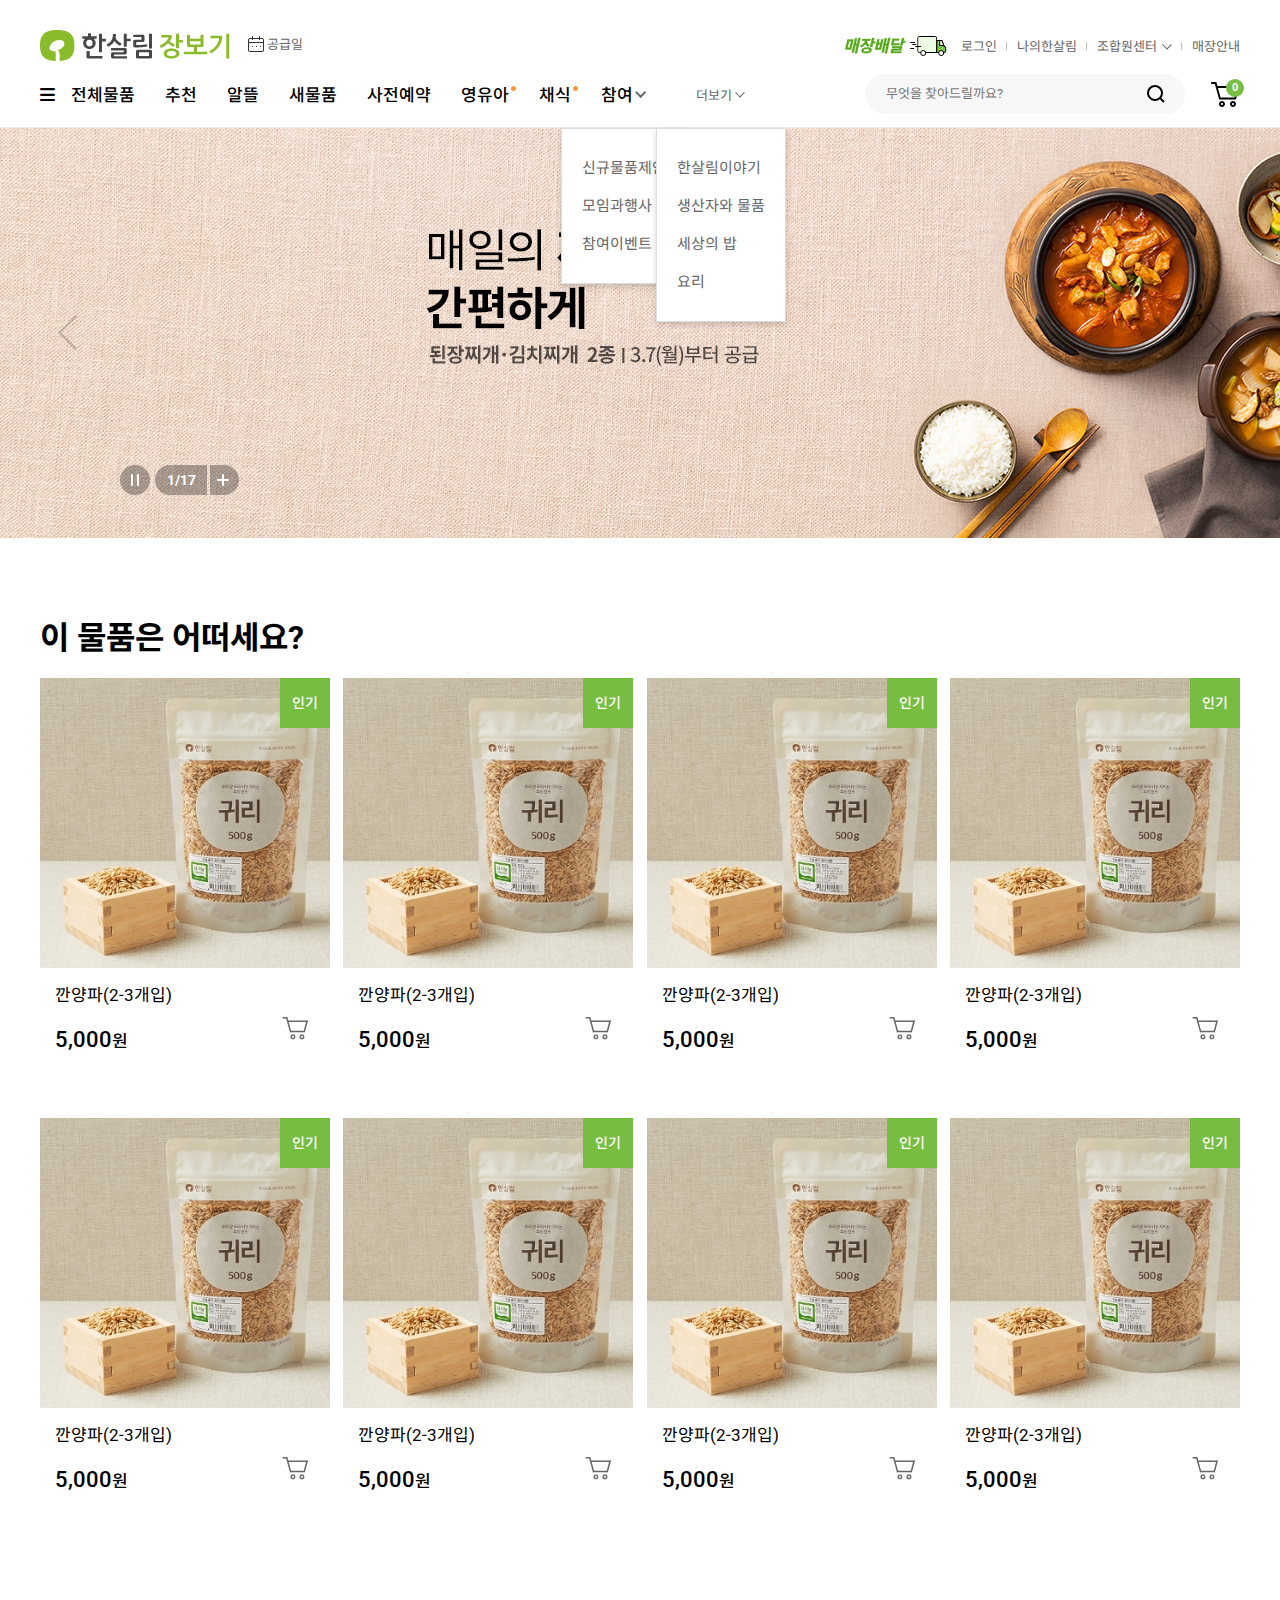
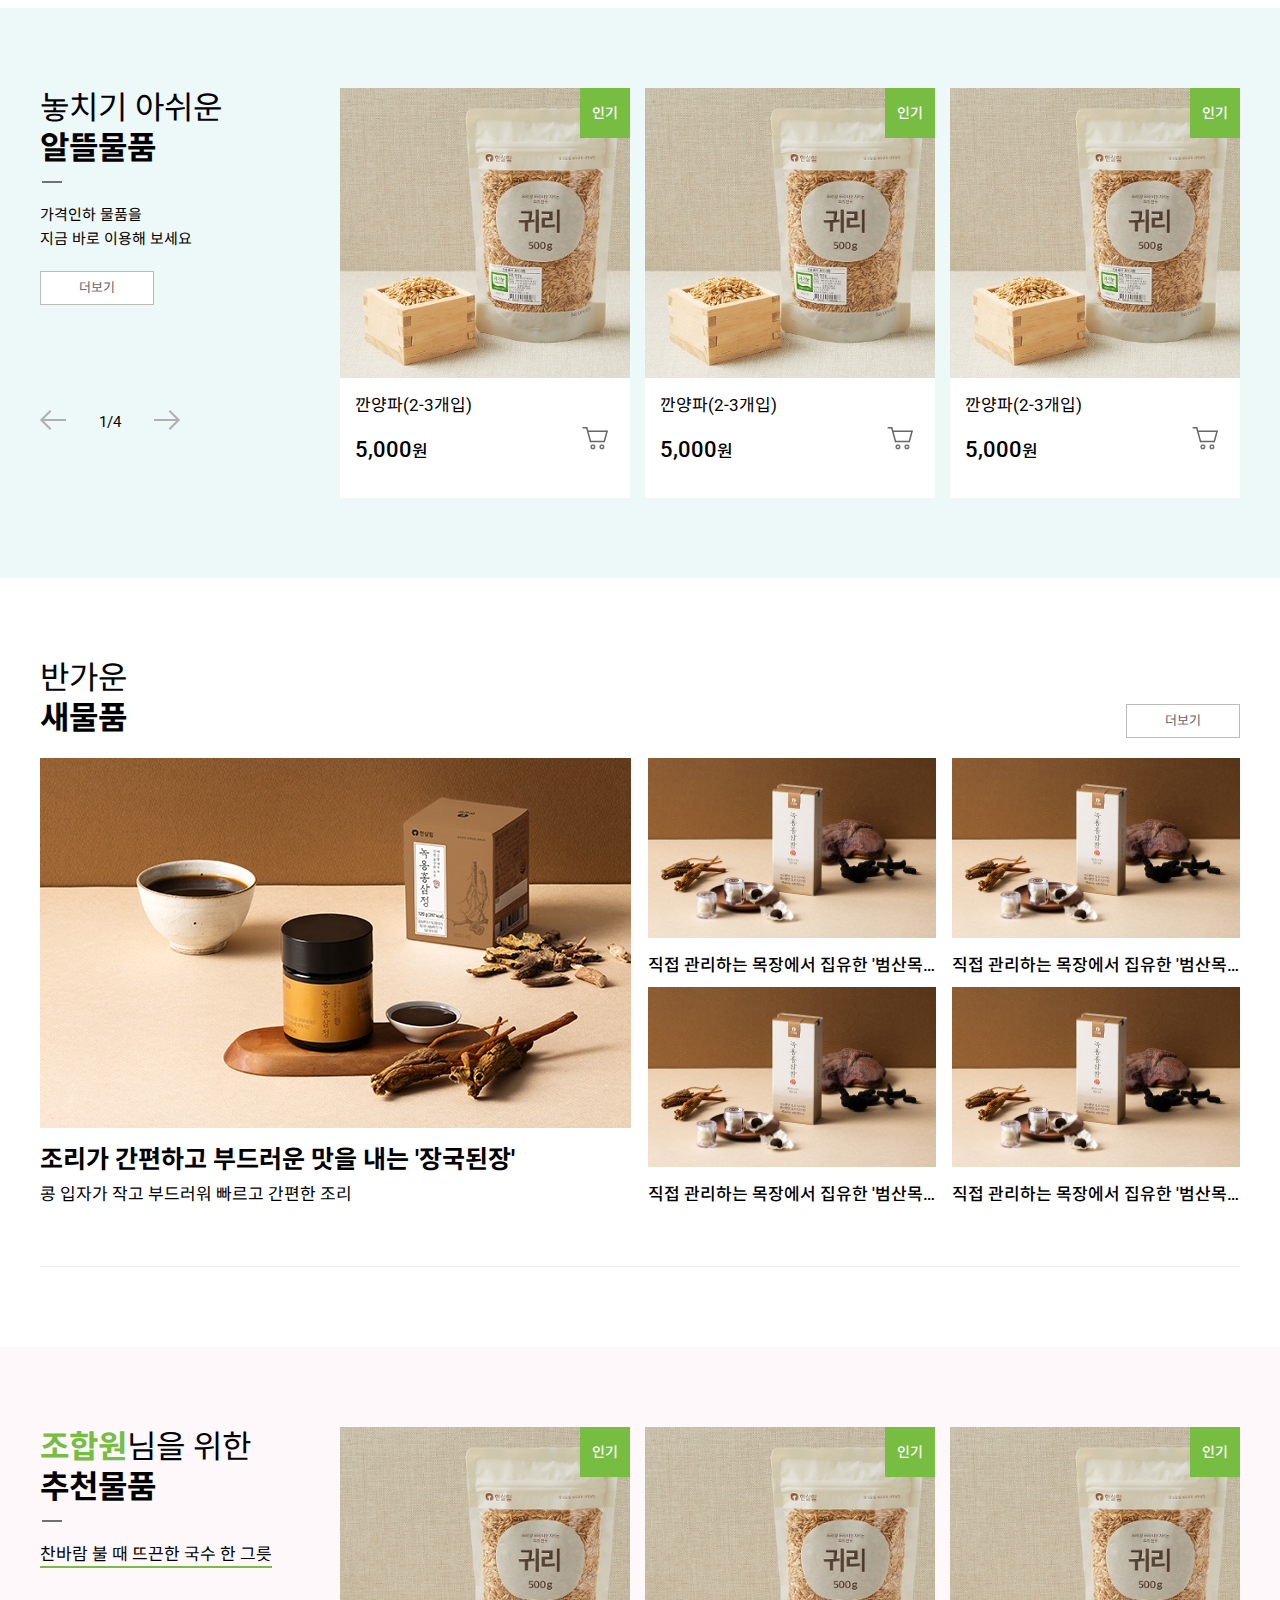
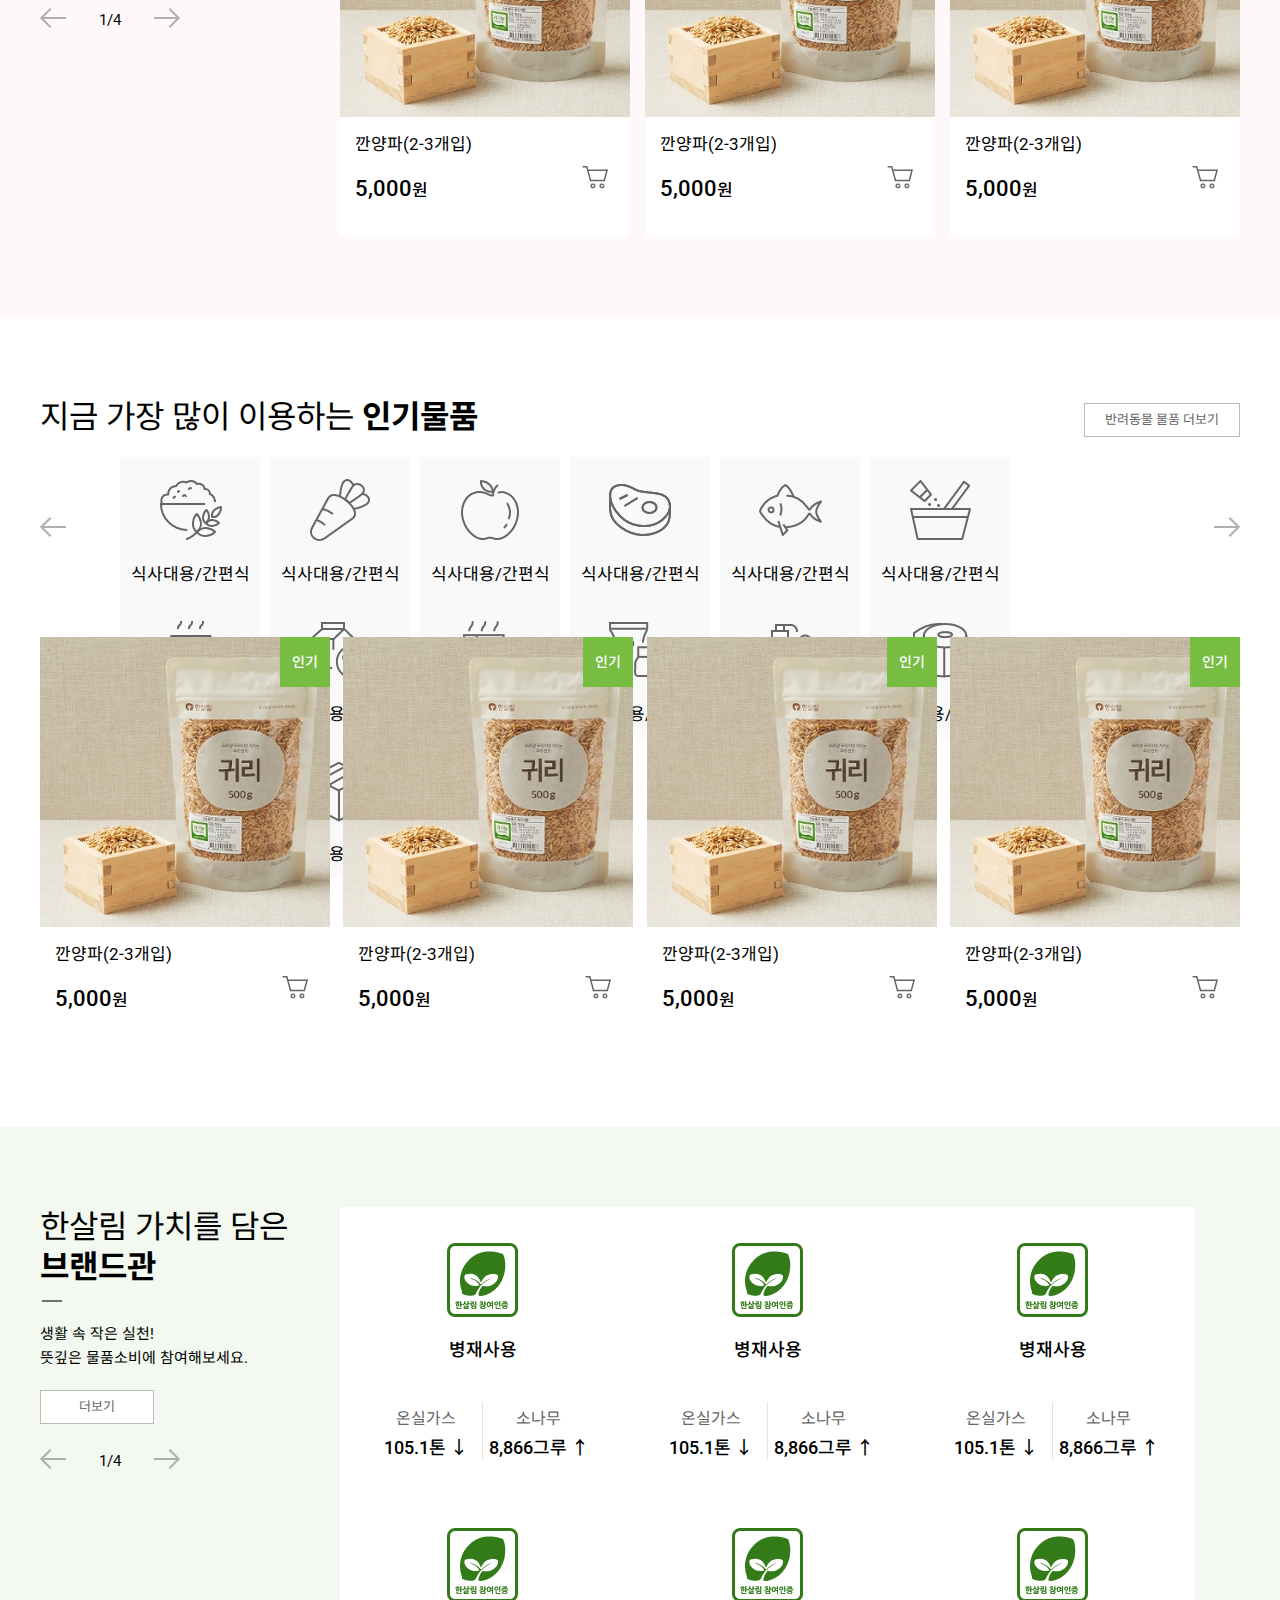
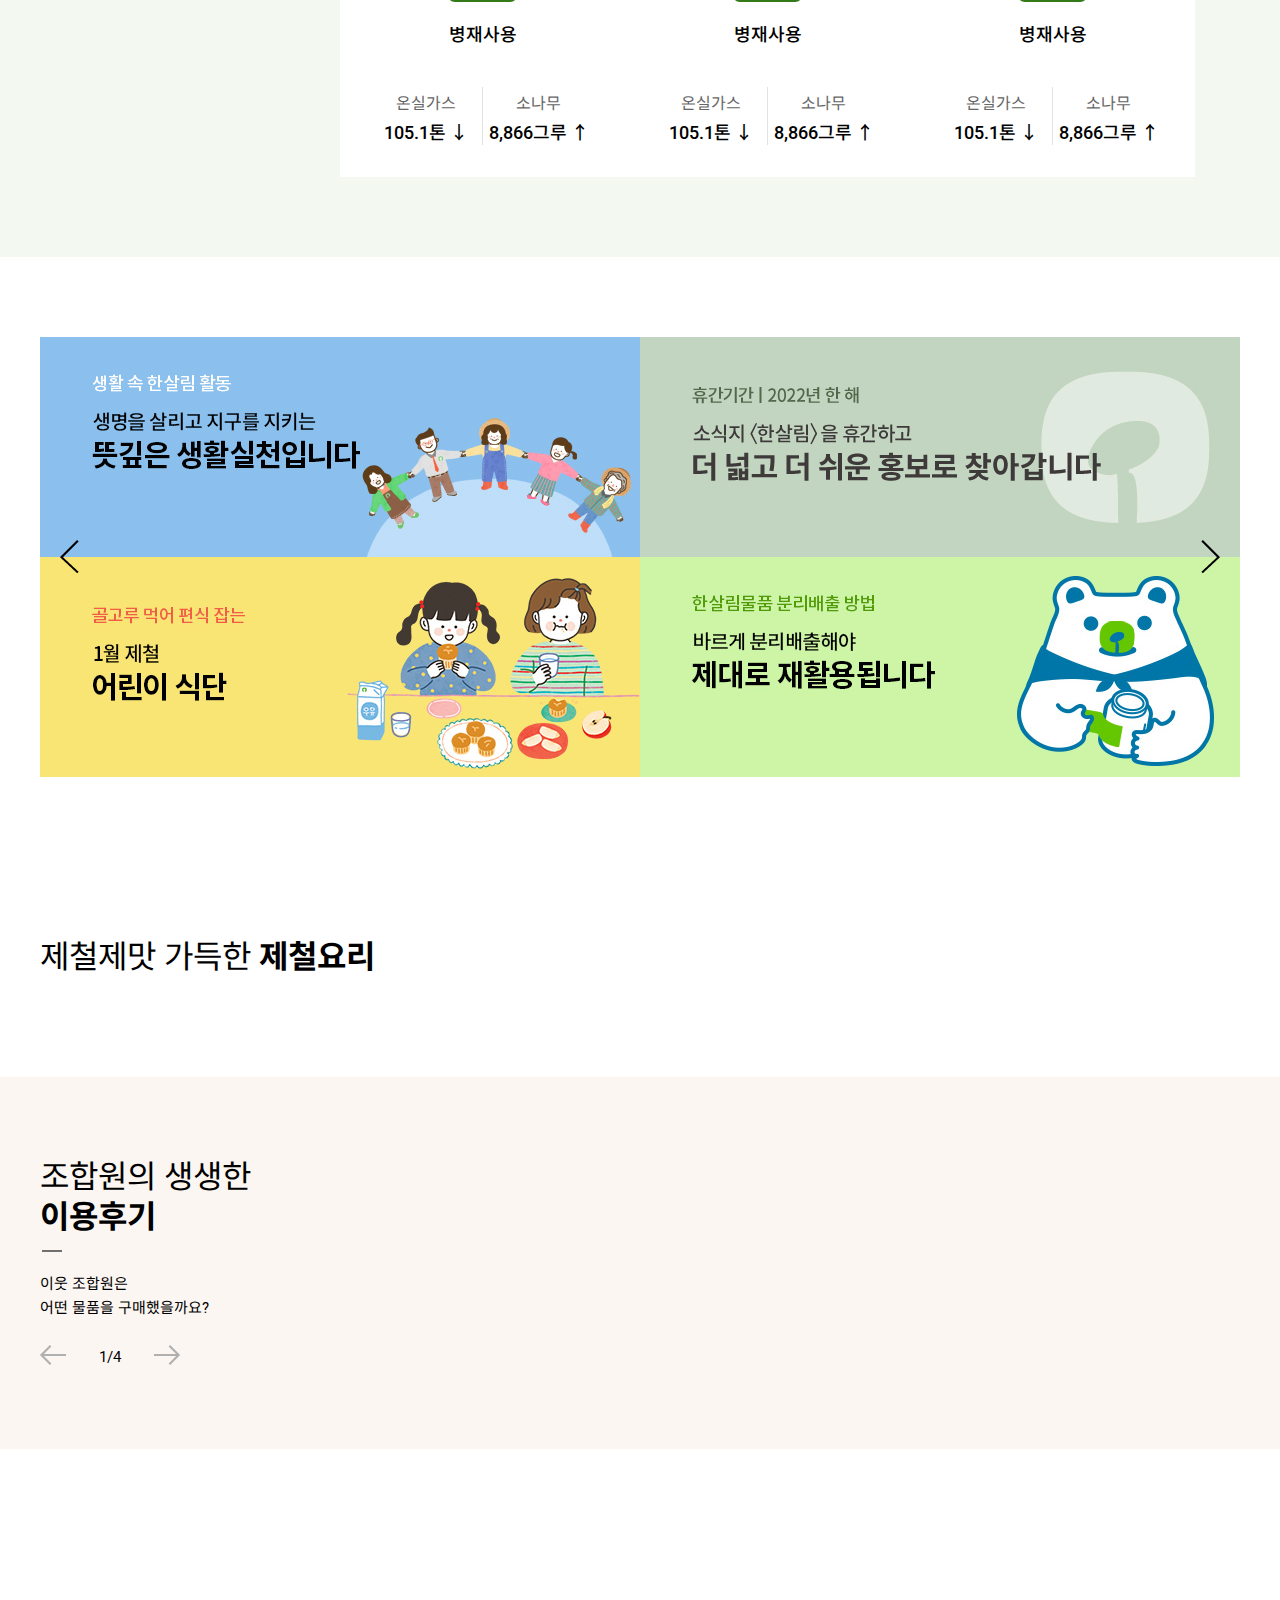
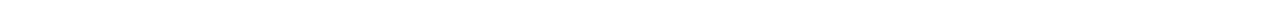
==== index.html @ a585b597 "first commit" ====
<!DOCTYPE html>
<html lang="ko">
  <head>
    <meta charset="UTF-8" />
    <meta http-equiv="X-UA-Compatible" content="IE=edge" />
    <meta name="viewport" content="width=device-width, initial-scale=1.0" />
    <!-- SEO -->
    <meta name="author" content="한살림" />
    <meta
      name="title"
      content="한살림 장보기 :: 지구를 살리는 뜻깊은 생활실천, 한살림"
    />
    <meta
      name="keywords"
      content="쌀, 유정란, 참기름, 사과, 고구마, 복숭아, 딸기, 토마토, 감자, 홍삼, 양배추즙, 닭가슴살, 귤"
    />
    <meta
      name="description"
      content="사람과 자연 모두에 건강한 먹을거리와 생활용품을 생산·공급 합니다"
    />

    <!-- Open Graph -->
    <meta
      property="og:title"
      content="한살림 장보기 :: 지구를 살리는 뜻깊은 생활실천, 한살림"
    />
    <meta
      property="og:description"
      content="사람과 자연 모두에 건강한 먹을거리와 생활용품을 생산·공급 합니다"
    />
    <meta property="og:site_name" content="한살림 장보기" />
    <meta property="og:type" content="website" />
    <meta property="og:url" content="https://shop.hansalim.or.kr" />
    <meta
      property="og:image"
      content="https://shop.hansalim.or.kr/shopping/resources/shopping/web/images/common/hansalim_sns_logo.png"
    />

    <meta name="twitter:card" content="summary" />
    <meta
      name="twitter:title"
      content="한살림 장보기 :: 지구를 살리는 뜻깊은 생활실천, 한살림"
    />
    <meta
      name="twitter:description"
      content="사람과 자연 모두에 건강한 먹을거리와 생활용품을 생산·공급 합니다"
    />
    <meta
      name="twitter:image"
      content="https://shop.hansalim.or.kr/shopping/resources/shopping/web/images/common/hansalim_sns_logo.png"
    />
    <link
      rel="apple-touch-icon"
      sizes="180x180"
      href="images/icon/apple-touch-icon.png"
    />
    <link
      rel="icon"
      type="image/png"
      sizes="32x32"
      href="images/icon/favicon-32x32.png"
    />
    <link
      rel="icon"
      type="image/png"
      sizes="16x16"
      href="images/icon/favicon-16x16.png"
    />
    <link rel="manifest" href="images/icon/site.webmanifest" />
    <link
      rel="mask-icon"
      href="images/icon/safari-pinned-tab.svg"
      color="#5bbad5"
    />
    <meta name="msapplication-TileColor" content="#da532c" />
    <meta name="theme-color" content="#ffffff" />

    <title>한살림 장보기 :: 지구를 살리는 뜻깊은 생활실천, 한살림</title>
    <!-- jQuery -->
    <script
      src="https://code.jquery.com/jquery-3.6.1.min.js"
      integrity="sha256-o88AwQnZB+VDvE9tvIXrMQaPlFFSUTR+nldQm1LuPXQ="
      crossorigin="anonymous"
    ></script>
    <!-- IE 9 이하는 HTML5 태그를 지원하지 않는다. -->
    <!--[if lt IE 9]>
      <script src="js/html5shiv.js"></script>
    <![endif]-->
    <!-- CSS3 적용 -->
    <script src="js/prefixfree.min.js"></script>
    <!-- css 초기화 -->
    <link rel="stylesheet" href="css/normalize.css" />
    <!-- fontawsome -->
    <link
      rel="stylesheet"
      href="https://cdnjs.cloudflare.com/ajax/libs/font-awesome/6.2.0/css/all.min.css"
      integrity="sha512-xh6O/CkQoPOWDdYTDqeRdPCVd1SpvCA9XXcUnZS2FmJNp1coAFzvtCN9BmamE+4aHK8yyUHUSCcJHgXloTyT2A=="
      crossorigin="anonymous"
      referrerpolicy="no-referrer"
    />
    <link rel="stylesheet" href="css/main.css" />
  </head>
  <body>
    <!-- 기본레이아웃 -->
    <div class="wrap">
      <!-- 상단 -->
      <header class="header">
        <div class="container">
          <div class="header-top clearfix">
            <div class="header-top-left">
              <a href="index.html" class="logo">
                <img src="images/logo.png" alt="한살림 장보기" />
              </a>
              <button class="bt-schedule">
                <img src="images/icoLocation.png" alt="공급일" />
                공급일
              </button>
            </div>
            <div class="header-top-right">
              <a href="#" class="track">
                <img src="images/icoDlvr.png" alt="배송조회" />
              </a>
              <ul class="member-list clearfix">
                <li><a href="#">로그인</a></li>
                <li><a href="#">나의한살림</a></li>
                <li>
                  <a href="#" class="center-more">조합원센터</a>
                  <ul class="center-list">
                    <li><a href="#">상담/문의</a></li>
                    <li><a href="#">자주묻는질문</a></li>
                    <li><a href="#">이용후기</a></li>
                    <li><a href="#">물품소식</a></li>
                    <li><a href="#">공지사항</a></li>
                    <li><a href="#">방사성물질검사결과</a></li>
                    <li><a href="#">축산물이력검사</a></li>
                  </ul>
                </li>
                <li><a href="#">매장안내</a></li>
              </ul>
            </div>
          </div>

          <div class="header-main clearfix">
            <!-- 헤더 메인 왼쪽 -->
            <div class="header-main-left">
              <nav class="nav">
                <ul class="gnb clearfix">
                  <li>
                    <button class="all-bt">
                      <i class="fa-solid fa-bars"></i>
                      전체물품
                    </button>
                  </li>
                  <li><a href="#">추천</a></li>
                  <li><a href="#">알뜰</a></li>
                  <li><a href="#">새물품</a></li>
                  <li><a href="#">사전예약</a></li>
                  <li><a href="#" class="ball">영유아</a></li>
                  <li><a href="#" class="ball">채식</a></li>
                  <li>
                    <button class="join-bt">
                      참여<i class="join-bt-icon"></i>
                    </button>
                    <ul class="join-list">
                      <li><a href="#">신규물품제안</a></li>
                      <li><a href="#">모임과행사</a></li>
                      <li><a href="#">참여이벤트</a></li>
                    </ul>
                  </li>
                </ul>
              </nav>
              <div class="more-menu">
                <button class="more-menu-bt">
                  더보기<i class="more-menu-icon"></i>
                </button>
                <ul class="more-menu-list">
                  <li><a href="#">한살림이야기</a></li>
                  <li><a href="#">생산자와 물품</a></li>
                  <li><a href="#">세상의 밥</a></li>
                  <li><a href="#">요리</a></li>
                </ul>
              </div>
            </div>
            <!--// 헤더 메인 왼쪽 -->
            <!-- 헤더 메인 오른쪽 -->
            <div class="header-main-right clearfix">
              <form action="" method="get" class="search-form">
                <input
                  type="text"
                  class="search-txt"
                  placeholder="무엇을 찾아드릴까요?"
                />
                <input type="submit" class="search-bt" />
              </form>
              <a href="#" class="bucket">
                <span class="bucket-count">0</span>
              </a>
            </div>
            <!--// 헤더 메인 오른쪽 -->
          </div>
        </div>
      </header>
      <!-- 비주얼 -->
      <section class="visual">
        <div class="visual-slide">
          <div class="visual-slide-page">
            <a href="#">
              <img src="images/swiper_img_01.jpg" alt="제품1" />
            </a>
          </div>
        </div>
        <!-- 좌우 슬라이드 이동 버튼 -->
        <button class="visual-prev">이전</button>
        <button class="visual-next">다음</button>
        <!-- 슬라이드 콘트롤러 -->
        <div class="visual-control clearfix">
          <button class="visual-play"></button>
          <div class="visual-pg">1/17</div>
          <button class="visual-more"></button>
        </div>
      </section>
      <!-- 오늘의 상품 -->
      <section class="today">
        <div class="container">
          <h2 class="section-title"><b>이 물품은 어떠세요?</b></h2>
          <div class="good-wrap clearfix">
            <div class="good-box">
              <!-- 제품이미지 -->
              <a href="#" class="good-img">
                <img src="images/good.jpg" alt="제품" />
                <span class="good-type">인기</span>
              </a>
              <!-- 제품정보 -->
              <a href="#" class="good-info">
                <em>깐양파</em>(<em>2-3개입</em>)
              </a>
              <!-- 제품가격 -->
              <a href="#" class="good-info-price">5,000<em>원</em></a>
              <!-- 장바구니 -->
              <button class="good-add-cart"></button>
            </div>
            <div class="good-box">
              <!-- 제품이미지 -->
              <a href="#" class="good-img">
                <img src="images/good.jpg" alt="제품" />
                <span class="good-type">인기</span>
              </a>
              <!-- 제품정보 -->
              <a href="#" class="good-info">
                <em>깐양파</em>(<em>2-3개입</em>)
              </a>
              <!-- 제품가격 -->
              <a href="#" class="good-info-price">5,000<em>원</em></a>
              <!-- 장바구니 -->
              <button class="good-add-cart"></button>
            </div>
            <div class="good-box">
              <!-- 제품이미지 -->
              <a href="#" class="good-img">
                <img src="images/good.jpg" alt="제품" />
                <span class="good-type">인기</span>
              </a>
              <!-- 제품정보 -->
              <a href="#" class="good-info">
                <em>깐양파</em>(<em>2-3개입</em>)
              </a>
              <!-- 제품가격 -->
              <a href="#" class="good-info-price">5,000<em>원</em></a>
              <!-- 장바구니 -->
              <button class="good-add-cart"></button>
            </div>
            <div class="good-box">
              <!-- 제품이미지 -->
              <a href="#" class="good-img">
                <img src="images/good.jpg" alt="제품" />
                <span class="good-type">인기</span>
              </a>
              <!-- 제품정보 -->
              <a href="#" class="good-info">
                <em>깐양파</em>(<em>2-3개입</em>)
              </a>
              <!-- 제품가격 -->
              <a href="#" class="good-info-price">5,000<em>원</em></a>
              <!-- 장바구니 -->
              <button class="good-add-cart"></button>
            </div>
          </div>
          <div class="good-wrap clearfix no-mb">
            <div class="good-box">
              <!-- 제품이미지 -->
              <a href="#" class="good-img">
                <img src="images/good.jpg" alt="제품" />
                <span class="good-type">인기</span>
              </a>
              <!-- 제품정보 -->
              <a href="#" class="good-info">
                <em>깐양파</em>(<em>2-3개입</em>)
              </a>
              <!-- 제품가격 -->
              <a href="#" class="good-info-price">5,000<em>원</em></a>
              <!-- 장바구니 -->
              <button class="good-add-cart"></button>
            </div>
            <div class="good-box">
              <!-- 제품이미지 -->
              <a href="#" class="good-img">
                <img src="images/good.jpg" alt="제품" />
                <span class="good-type">인기</span>
              </a>
              <!-- 제품정보 -->
              <a href="#" class="good-info">
                <em>깐양파</em>(<em>2-3개입</em>)
              </a>
              <!-- 제품가격 -->
              <a href="#" class="good-info-price">5,000<em>원</em></a>
              <!-- 장바구니 -->
              <button class="good-add-cart"></button>
            </div>
            <div class="good-box">
              <!-- 제품이미지 -->
              <a href="#" class="good-img">
                <img src="images/good.jpg" alt="제품" />
                <span class="good-type">인기</span>
              </a>
              <!-- 제품정보 -->
              <a href="#" class="good-info">
                <em>깐양파</em>(<em>2-3개입</em>)
              </a>
              <!-- 제품가격 -->
              <a href="#" class="good-info-price">5,000<em>원</em></a>
              <!-- 장바구니 -->
              <button class="good-add-cart"></button>
            </div>
            <div class="good-box">
              <!-- 제품이미지 -->
              <a href="#" class="good-img">
                <img src="images/good.jpg" alt="제품" />
                <span class="good-type">인기</span>
              </a>
              <!-- 제품정보 -->
              <a href="#" class="good-info">
                <em>깐양파</em>(<em>2-3개입</em>)
              </a>
              <!-- 제품가격 -->
              <a href="#" class="good-info-price">5,000<em>원</em></a>
              <!-- 장바구니 -->
              <button class="good-add-cart"></button>
            </div>
          </div>
        </div>
      </section>
      <!-- 알뜰 상품  -->
      <section class="sale">
        <div class="container">
          <div class="layout-wrap clearfix">
            <div class="layout-left">
              <h2 class="section-title section-bar">
                놓치기 아쉬운 <br />
                <b>알뜰물품</b>
              </h2>
              <p class="section-title-txt">
                가격인하 물품을 <br />
                지금 바로 이용해 보세요
              </p>
              <a href="#" class="section-bt">더보기</a>
              <div class="slide-control">
                <div class="slide-pg">1/4</div>
                <button class="slide-prev">이전</button>
                <button class="slide-next">다음</button>
              </div>
            </div>
            <div class="layout-right">
              <!-- 알뜰상품 슬라이드 -->
              <div class="good-slide clearfix">
                <div class="good-box">
                  <!-- 제품이미지 -->
                  <a href="#" class="good-img">
                    <img src="images/good.jpg" alt="제품" />
                    <span class="good-type">인기</span>
                  </a>
                  <!-- 제품정보 -->
                  <a href="#" class="good-info">
                    <em>깐양파</em>(<em>2-3개입</em>)
                  </a>
                  <!-- 제품가격 -->
                  <a href="#" class="good-info-price">5,000<em>원</em></a>
                  <!-- 장바구니 -->
                  <button class="good-add-cart"></button>
                </div>
                <div class="good-box">
                  <!-- 제품이미지 -->
                  <a href="#" class="good-img">
                    <img src="images/good.jpg" alt="제품" />
                    <span class="good-type">인기</span>
                  </a>
                  <!-- 제품정보 -->
                  <a href="#" class="good-info">
                    <em>깐양파</em>(<em>2-3개입</em>)
                  </a>
                  <!-- 제품가격 -->
                  <a href="#" class="good-info-price">5,000<em>원</em></a>
                  <!-- 장바구니 -->
                  <button class="good-add-cart"></button>
                </div>
                <div class="good-box">
                  <!-- 제품이미지 -->
                  <a href="#" class="good-img">
                    <img src="images/good.jpg" alt="제품" />
                    <span class="good-type">인기</span>
                  </a>
                  <!-- 제품정보 -->
                  <a href="#" class="good-info">
                    <em>깐양파</em>(<em>2-3개입</em>)
                  </a>
                  <!-- 제품가격 -->
                  <a href="#" class="good-info-price">5,000<em>원</em></a>
                  <!-- 장바구니 -->
                  <button class="good-add-cart"></button>
                </div>
              </div>
              <!--// 알뜰상품 슬라이드  -->
            </div>
          </div>
        </div>
      </section>
      <!-- 신상품 -->
      <section class="new">
        <div class="container">
          <h2 class="section-title">
            반가운 <br />
            <b>새물품</b>
            <a href="#" class="section-bt">더보기</a>
          </h2>
          <!-- 새물품 내용 -->
          <div class="new-wrap clearfix">
            <div class="new-left">
              <a href="#" class="new-img">
                <img src="images/new_1.jpg" alt="제품1" />
              </a>
              <a href="#" class="new-title"
                >조리가 간편하고 부드러운 맛을 내는 '장국된장'</a
              >
              <a href="#" class="new-txt"
                >콩 입자가 작고 부드러워 빠르고 간편한 조리</a
              >
            </div>
            <div class="new-right clearfix">
              <div class="new-box">
                <a href="#" class="new-box-img">
                  <img src="images/new_2.jpg" alt="제품" />
                </a>
                <a href="#" class="new-box-title">
                  직접 관리하는 목장에서 집유한 '범산목장유기농우유'
                </a>
              </div>
              <div class="new-box">
                <a href="#" class="new-box-img">
                  <img src="images/new_2.jpg" alt="제품" />
                </a>
                <a href="#" class="new-box-title">
                  직접 관리하는 목장에서 집유한 '범산목장유기농우유'
                </a>
              </div>
              <div class="new-box">
                <a href="#" class="new-box-img">
                  <img src="images/new_2.jpg" alt="제품" />
                </a>
                <a href="#" class="new-box-title">
                  직접 관리하는 목장에서 집유한 '범산목장유기농우유'
                </a>
              </div>
              <div class="new-box">
                <a href="#" class="new-box-img">
                  <img src="images/new_2.jpg" alt="제품" />
                </a>
                <a href="#" class="new-box-title">
                  직접 관리하는 목장에서 집유한 '범산목장유기농우유'
                </a>
              </div>
            </div>
          </div>
          <!--// 새물품 내용 -->
        </div>
      </section>
      <!-- 추천물품 -->
      <section class="recommend">
        <div class="container">
          <div class="layout-wrap clearfix">
            <div class="layout-left">
              <h2 class="section-title section-bar">
                <b class="blue">조합원</b>님을 위한 <br />
                <b>추천물품</b>
              </h2>
              <p class="section-title-txt">찬바람 불 때 뜨끈한 국수 한 그릇</p>
              <div class="slide-control">
                <div class="slide-pg">1/4</div>
                <button class="slide-prev">이전</button>
                <button class="slide-next">다음</button>
              </div>
            </div>
            <div class="layout-right">
              <!-- 추천상품 슬라이드 -->
              <div class="good-slide clearfix">
                <div class="good-box">
                  <!-- 제품이미지 -->
                  <a href="#" class="good-img">
                    <img src="images/good.jpg" alt="제품" />
                    <span class="good-type">인기</span>
                  </a>
                  <!-- 제품정보 -->
                  <a href="#" class="good-info">
                    <em>깐양파</em>(<em>2-3개입</em>)
                  </a>
                  <!-- 제품가격 -->
                  <a href="#" class="good-info-price">5,000<em>원</em></a>
                  <!-- 장바구니 -->
                  <button class="good-add-cart"></button>
                </div>
                <div class="good-box">
                  <!-- 제품이미지 -->
                  <a href="#" class="good-img">
                    <img src="images/good.jpg" alt="제품" />
                    <span class="good-type">인기</span>
                  </a>
                  <!-- 제품정보 -->
                  <a href="#" class="good-info">
                    <em>깐양파</em>(<em>2-3개입</em>)
                  </a>
                  <!-- 제품가격 -->
                  <a href="#" class="good-info-price">5,000<em>원</em></a>
                  <!-- 장바구니 -->
                  <button class="good-add-cart"></button>
                </div>
                <div class="good-box">
                  <!-- 제품이미지 -->
                  <a href="#" class="good-img">
                    <img src="images/good.jpg" alt="제품" />
                    <span class="good-type">인기</span>
                  </a>
                  <!-- 제품정보 -->
                  <a href="#" class="good-info">
                    <em>깐양파</em>(<em>2-3개입</em>)
                  </a>
                  <!-- 제품가격 -->
                  <a href="#" class="good-info-price">5,000<em>원</em></a>
                  <!-- 장바구니 -->
                  <button class="good-add-cart"></button>
                </div>
              </div>
              <!--// 추천상품 슬라이드  -->
            </div>
          </div>
        </div>
      </section>
      <!-- 인기물품 -->
      <section class="popular">
        <div class="container">
          <h2 class="section-title">
            지금 가장 많이 이용하는 <b>인기물품</b>
            <a href="#" class="popular-more">반려동물 물품 더보기</a>
          </h2>
          <div class="popular-cate clearfix">
            <div class="popular-slide-prev">
              <span>이전</span>
            </div>
            <div class="popular-slide clearfix">
              <a href="#">
                <span class="popular-cate-icon cate-icon-1"></span>
                <span class="popular-cate-name">식사대용/간편식</span>
              </a>
              <a href="#">
                <span class="popular-cate-icon cate-icon-2"></span>
                <span class="popular-cate-name">식사대용/간편식</span>
              </a>
              <a href="#">
                <span class="popular-cate-icon cate-icon-3"></span>
                <span class="popular-cate-name">식사대용/간편식</span>
              </a>
              <a href="#">
                <span class="popular-cate-icon cate-icon-4"></span>
                <span class="popular-cate-name">식사대용/간편식</span>
              </a>
              <a href="#">
                <span class="popular-cate-icon cate-icon-5"></span>
                <span class="popular-cate-name">식사대용/간편식</span>
              </a>
              <a href="#">
                <span class="popular-cate-icon cate-icon-6"></span>
                <span class="popular-cate-name">식사대용/간편식</span>
              </a>
              <a href="#">
                <span class="popular-cate-icon cate-icon-7"></span>
                <span class="popular-cate-name">식사대용/간편식</span>
              </a>
              <a href="#">
                <span class="popular-cate-icon cate-icon-8"></span>
                <span class="popular-cate-name">식사대용/간편식</span>
              </a>
              <a href="#">
                <span class="popular-cate-icon cate-icon-9"></span>
                <span class="popular-cate-name">식사대용/간편식</span>
              </a>
              <a href="#">
                <span class="popular-cate-icon cate-icon-10"></span>
                <span class="popular-cate-name">식사대용/간편식</span>
              </a>
              <a href="#">
                <span class="popular-cate-icon cate-icon-11"></span>
                <span class="popular-cate-name">식사대용/간편식</span>
              </a>
              <a href="#">
                <span class="popular-cate-icon cate-icon-12"></span>
                <span class="popular-cate-name">식사대용/간편식</span>
              </a>
              <a href="#">
                <span class="popular-cate-icon cate-icon-13"></span>
                <span class="popular-cate-name">식사대용/간편식</span>
              </a>
              <a href="#">
                <span class="popular-cate-icon cate-icon-14"></span>
                <span class="popular-cate-name">식사대용/간편식</span>
              </a>
            </div>
            <div class="popular-slide-next">
              <span>다음</span>
            </div>
          </div>
          <!-- 인기물품 목록 -->
          <div class="good-wrap clearfix no-mb">
            <div class="good-box">
              <!-- 제품이미지 -->
              <a href="#" class="good-img">
                <img src="images/good.jpg" alt="제품" />
                <span class="good-type">인기</span>
              </a>
              <!-- 제품정보 -->
              <a href="#" class="good-info">
                <em>깐양파</em>(<em>2-3개입</em>)
              </a>
              <!-- 제품가격 -->
              <a href="#" class="good-info-price">5,000<em>원</em></a>
              <!-- 장바구니 -->
              <button class="good-add-cart"></button>
            </div>
            <div class="good-box">
              <!-- 제품이미지 -->
              <a href="#" class="good-img">
                <img src="images/good.jpg" alt="제품" />
                <span class="good-type">인기</span>
              </a>
              <!-- 제품정보 -->
              <a href="#" class="good-info">
                <em>깐양파</em>(<em>2-3개입</em>)
              </a>
              <!-- 제품가격 -->
              <a href="#" class="good-info-price">5,000<em>원</em></a>
              <!-- 장바구니 -->
              <button class="good-add-cart"></button>
            </div>
            <div class="good-box">
              <!-- 제품이미지 -->
              <a href="#" class="good-img">
                <img src="images/good.jpg" alt="제품" />
                <span class="good-type">인기</span>
              </a>
              <!-- 제품정보 -->
              <a href="#" class="good-info">
                <em>깐양파</em>(<em>2-3개입</em>)
              </a>
              <!-- 제품가격 -->
              <a href="#" class="good-info-price">5,000<em>원</em></a>
              <!-- 장바구니 -->
              <button class="good-add-cart"></button>
            </div>
            <div class="good-box">
              <!-- 제품이미지 -->
              <a href="#" class="good-img">
                <img src="images/good.jpg" alt="제품" />
                <span class="good-type">인기</span>
              </a>
              <!-- 제품정보 -->
              <a href="#" class="good-info">
                <em>깐양파</em>(<em>2-3개입</em>)
              </a>
              <!-- 제품가격 -->
              <a href="#" class="good-info-price">5,000<em>원</em></a>
              <!-- 장바구니 -->
              <button class="good-add-cart"></button>
            </div>
          </div>
          <!--// 인기물품 목록 -->
        </div>
      </section>
      <!-- 브랜드관 -->
      <section class="brand">
        <div class="container">
          <div class="layout-wrap clearfix">
            <div class="layout-left">
              <h2 class="section-title section-bar">
                한살림 가치를 담은 <br />
                <b>브랜드관</b>
              </h2>

              <p class="section-title-txt">
                생활 속 작은 실천! <br />
                뜻깊은 물품소비에 참여해보세요.
              </p>
              <a href="#" class="section-bt">더보기</a>
              <div class="slide-control">
                <div class="slide-pg">1/4</div>
                <button class="slide-prev">이전</button>
                <button class="slide-next">다음</button>
              </div>
            </div>
            <div class="layout-right">
              <!-- 브랜드 슬라이드 -->
              <div class="brand-slide clearfix">
                <div class="brand-box">
                  <a href="#">
                    <img src="images/brand_1.png" alt="브랜드" />
                    <p>병재사용</p>
                    <ul class="brand-info clearfix">
                      <li>
                        <span class="brand-info-title">온실가스</span>
                        <span class="brand-info-value">105.1톤 ↓</span>
                      </li>
                      <li>
                        <span class="brand-info-title">소나무</span>
                        <span class="brand-info-value">8,866그루 ↑</span>
                      </li>
                    </ul>
                  </a>
                </div>
                <div class="brand-box">
                  <a href="#">
                    <img src="images/brand_1.png" alt="브랜드" />
                    <p>병재사용</p>
                    <ul class="brand-info clearfix">
                      <li>
                        <span class="brand-info-title">온실가스</span>
                        <span class="brand-info-value">105.1톤 ↓</span>
                      </li>
                      <li>
                        <span class="brand-info-title">소나무</span>
                        <span class="brand-info-value">8,866그루 ↑</span>
                      </li>
                    </ul>
                  </a>
                </div>
                <div class="brand-box">
                  <a href="#">
                    <img src="images/brand_1.png" alt="브랜드" />
                    <p>병재사용</p>
                    <ul class="brand-info clearfix">
                      <li>
                        <span class="brand-info-title">온실가스</span>
                        <span class="brand-info-value">105.1톤 ↓</span>
                      </li>
                      <li>
                        <span class="brand-info-title">소나무</span>
                        <span class="brand-info-value">8,866그루 ↑</span>
                      </li>
                    </ul>
                  </a>
                </div>
                <div class="brand-box">
                  <a href="#">
                    <img src="images/brand_1.png" alt="브랜드" />
                    <p>병재사용</p>
                    <ul class="brand-info clearfix">
                      <li>
                        <span class="brand-info-title">온실가스</span>
                        <span class="brand-info-value">105.1톤 ↓</span>
                      </li>
                      <li>
                        <span class="brand-info-title">소나무</span>
                        <span class="brand-info-value">8,866그루 ↑</span>
                      </li>
                    </ul>
                  </a>
                </div>
                <div class="brand-box">
                  <a href="#">
                    <img src="images/brand_1.png" alt="브랜드" />
                    <p>병재사용</p>
                    <ul class="brand-info clearfix">
                      <li>
                        <span class="brand-info-title">온실가스</span>
                        <span class="brand-info-value">105.1톤 ↓</span>
                      </li>
                      <li>
                        <span class="brand-info-title">소나무</span>
                        <span class="brand-info-value">8,866그루 ↑</span>
                      </li>
                    </ul>
                  </a>
                </div>
                <div class="brand-box">
                  <a href="#">
                    <img src="images/brand_1.png" alt="브랜드" />
                    <p>병재사용</p>
                    <ul class="brand-info clearfix">
                      <li>
                        <span class="brand-info-title">온실가스</span>
                        <span class="brand-info-value">105.1톤 ↓</span>
                      </li>
                      <li>
                        <span class="brand-info-title">소나무</span>
                        <span class="brand-info-value">8,866그루 ↑</span>
                      </li>
                    </ul>
                  </a>
                </div>
              </div>
              <!--// 브랜드 슬라이드 -->
            </div>
          </div>
        </div>
      </section>
      <!-- 배너 -->
      <section class="banner">
        <div class="container">
          <div class="banner-slide clearfix">
            <a href="#">
              <img src="images/banner_1.jpg" alt="배너" />
            </a>
            <a href="#">
              <img src="images/banner_2.jpg" alt="배너" />
            </a>
            <a href="#">
              <img src="images/banner_3.jpg" alt="배너" />
            </a>
            <a href="#">
              <img src="images/banner_4.jpg" alt="배너" />
            </a>
          </div>
          <button class="banner-slide-prev"></button>
          <button class="banner-slide-next"></button>
        </div>
      </section>
      <!-- 제철요리 -->
      <section class="season">
        <div class="container">
          <h2 class="section-title">제철제맛 가득한 <b>제철요리</b></h2>
        </div>
      </section>
      <!-- 이용후기 -->
      <section class="review">
        <div class="container">
          <div class="layout-wrap clearfix">
            <div class="layout-left">
              <h2 class="section-title section-bar">
                조합원의 생생한<br />
                <b>이용후기</b>
              </h2>
              <p class="section-title-txt">
                이웃 조합원은 <br />
                어떤 물품을 구매했을까요?
              </p>

              <div class="slide-control">
                <div class="slide-pg">1/4</div>
                <button class="slide-prev">이전</button>
                <button class="slide-next">다음</button>
              </div>
            </div>
            <div class="layout-right"></div>
          </div>
        </div>
      </section>
      <!-- 커뮤니티 -->
      <section class="community">
        <div class="container"></div>
      </section>
      <!-- 하단 -->
      <footer class="footer">
        <div class="container"></div>
      </footer>
    </div>
  </body>
</html>
---- css/main.css ----
@charset 'utf-8';
@import url("https://fonts.googleapis.com/css2?family=Noto+Sans+KR:wght@100;400;500;700;900&family=Roboto:wght@100;300;400;500;700;900&display=swap");
* {
  margin: 0;
  padding: 0;
  box-sizing: border-box;
  outline-style: none;
}

ul {
  list-style: none;
}

a {
  color: #000;
  text-decoration: none;
}

img {
  vertical-align: middle;
  border: 0;
}

html {
  font-size: 16px;
}

body {
  font-family: "Roboto", "Noto Sans KR", sans-serif;
  font-size: 15px;
  line-height: 24px;
  letter-spacing: 0;
  font-weight: 400;
  color: #000;
}
/* 공통요소 */
.clearfix::after {
  content: "";
  position: relative;
  display: block;
  width: 100%;
  clear: both;
}
.container {
  position: relative;
  display: block;
  width: 1200px;
  margin: 0 auto;
}
/* section 레이아웃 공통 패딩 */
.wrap > section {
  padding: 80px 0;
}
/* 타이틀 레이아웃 */
.section-title {
  position: relative;
  display: block;
  font-size: 32px;
  line-height: 40px;
  color: #000;
  font-weight: 400;
  margin-bottom: 20px;
}
.section-title b {
  font-weight: 700;
}
.section-title .blue {
  color: #76bd42;
}
.section-bar {
  padding-bottom: 15px;
}
.section-bar::after {
  content: "";
  position: absolute;
  left: 2px;
  bottom: 0;
  width: 20px;
  height: 2px;
  background: #707070;
}

.section-title-txt {
  position: relative;
  display: block;
  margin-bottom: 20px;
}

.section-bt {
  position: relative;
  display: block;
  width: 114px;
  height: 34px;
  text-align: center;
  line-height: 32px;
  border: 1px solid #bbb;
  background: #fff;
  color: #666;
  font-size: 13px;
  transition: background 0.5s;
}
.section-bt:hover {
  background: #f9f9f9;
}
.slide-control {
  position: relative;
  display: block;
  width: 140px;
  margin-top: 0;
}
.slide-prev,
.slide-next {
  position: absolute;
  top: 0;
  display: block;
  width: 26px;
  height: 20px;
  border: 0;
  cursor: pointer;
  font-size: 0;
}
.slide-prev {
  left: 0;
  background: url("../images/swiperArrP.png") no-repeat;
}
.slide-prev:hover {
  background-position: 0px -20px;
}
.slide-next {
  right: 0;
  background: url("../images/swiperArrN.png") no-repeat;
}
.slide-next:hover {
  background-position: 0px -20px;
}

.slide-pg {
  position: relative;
  display: block;
  text-align: center;
}

/* 제품 기본 레이아웃 */
.good-box {
  position: relative;
  display: block;
  width: 290px;
  height: 410px;
  background: #fff;
  overflow: hidden;
}
.good-img {
  position: relative;
  display: block;
  width: 100%;
  height: 290px;
  overflow: hidden;
}
.good-img > img {
  transition: transform 0.5s;
}
.good-img:hover > img {
  /* 위치는 그대로 두고 보이는 것을 변형한다. */
  transform: scale(1.1);
}

.good-type {
  position: absolute;
  right: 0;
  top: 0;
  display: block;
  width: 50px;
  height: 50px;
  text-align: center;
  line-height: 50px;
  color: #fff;
  background: #76bd42;
  font-size: 14px;
  font-weight: 500;
}
.good-info {
  position: relative;
  display: block;
  width: 100%;
  height: 60px;
  padding: 15px;
  font-size: 17px;
  color: #000;
}
.good-info em {
  font-style: normal;
}
.good-info-price {
  position: relative;
  display: block;
  width: 100%;
  padding: 0 15px;
  font-size: 22px;
  color: #000;
  font-weight: 500;
}
.good-info-price em {
  font-size: 17px;
  font-style: normal;
}
.good-add-cart {
  position: absolute;
  bottom: 45px;
  right: 20px;
  display: block;
  width: 30px;
  height: 30px;
  background: url("../images/btnCartList.png") no-repeat;
  background-position: 0px 0px;
  border: 0;
  cursor: pointer;
}
.good-wrap {
  position: relative;
  display: block;
  margin-bottom: 30px;
}
.good-wrap .good-box {
  float: left;
  margin-right: calc((100% - (290px * 4)) / 3);
}
.good-wrap .good-box:last-child {
  margin-right: 0;
  float: right;
}
.no-mb {
  margin-bottom: 0;
}
/* 섹션 레이아웃 */
.layout-wrap {
  position: relative;
  display: block;
}
.layout-left {
  position: relative;
  display: block;
  width: calc(100% - 900px);
  float: left;
}
.layout-right {
  position: relative;
  display: block;
  width: 900px;
  float: right;
}

.good-slide {
  position: relative;
  display: block;
}
.good-slide .good-box {
  float: left;
  margin-right: calc((100% - (290px * 3)) / 2);
}
.good-slide .good-box:last-child {
  margin-right: 0;
  float: right;
}

/* 레이아웃 */
.wrap {
  position: relative;
  display: block;
}
/* 상단 */
.header {
  position: relative;
  display: block;
  z-index: 9999;
  background: #fff;
  border-bottom: 1px solid #eee;
}
.header-top {
  position: relative;
  display: block;
  padding-top: 30px;
}
.header-top-left {
  position: relative;
  display: block;
  float: left;
  /* inline 코딩 엔터키 공백 생기는 거 제거 */
  font-size: 0;
  letter-spacing: 0;
}
.logo {
  position: relative;
  display: inline-block;
  margin-right: 18px;
}
.bt-schedule {
  position: relative;
  display: inline-block;
  font-size: 13px;
  color: #666;
  border: 0;
  background: transparent;
  cursor: pointer;

  vertical-align: -3px;
}
.bt-schedule img {
  vertical-align: -3px;
}

.header-top-right {
  position: relative;
  display: block;
  float: right;
  padding-top: 3px;
}
.track {
  position: relative;
  display: inline-block;
}
.member-list {
  position: relative;
  display: inline-block;
  vertical-align: -9px;
}
.member-list > li {
  position: relative;
  display: block;
  float: left;
  padding: 0 10px;
}
.member-list > li::after {
  content: "";
  position: absolute;
  right: 0;
  top: 7px;
  width: 1px;
  height: 8px;
  background: #bbb;
}
.member-list > li:last-child {
  padding-right: 0;
}
.member-list > li:last-child::after {
  content: none;
}

.member-list > li > a {
  position: relative;
  display: block;
  font-size: 13px;
  color: #666;
}
/* .center-more 는 js 연동 */
.center-more {
  padding-right: 15px;
}
.center-more::after {
  content: "";
  position: absolute;
  right: 0;
  top: 50%;
  transform: translateY(-50%);

  display: block;
  width: 10px;
  height: 6px;
  background: url("../images/icoMyMenu.png") no-repeat;
  background-position: 0px 0px;
}
.center-more:hover::after {
  background-position: 0px -6px;
}
.center-list {
  position: absolute;
  left: 50%;
  transform: translateX(-50%);
  top: 25px;
  display: none;
  padding: 20px;
  border: 1px solid #ddd;
  background: #fff;
  box-shadow: 0 3px 6px 0 rgb(0 0 0 / 16%);
  z-index: 1;
}
.center-list > li {
  position: relative;
  display: block;
}
.center-list > li > a {
  position: relative;
  display: block;
  color: #666;
  font-size: 13px;
  /* 줄내림 하지 않음. */
  white-space: nowrap;
}

.header-main {
  position: relative;
  display: block;
  padding: 13px 0;
}
.header-main-left {
  position: relative;
  display: block;
  float: left;
}
.nav {
  position: relative;
  display: inline-block;
  padding-top: 12px;
  margin-right: 45px;
}
.gnb {
  position: relative;
  display: block;
}
.gnb > li {
  position: relative;
  display: block;
  float: left;
  margin-right: 30px;
}
.gnb > li:last-child {
  margin-right: 0;
}

.gnb > li > a {
  position: relative;
  display: block;
  font-size: 17px;
  color: #000;
  font-weight: 500;
  line-height: 19px;
}
.gnb > li > a:hover {
  color: #76bd42;
}

.ball::after {
  content: "";
  position: absolute;
  right: -7px;
  top: 0px;
  width: 5px;
  height: 5px;
  background: #ff9933;
  border-radius: 50%;
}

.all-bt {
  position: relative;
  display: block;
  font-size: 17px;
  color: #000;
  font-weight: 500;
  cursor: pointer;
  border: 0;
  background: transparent;
  line-height: 19px;
}
.all-bt i {
  display: inline-block;
  margin-right: 12px;
}
.join-bt {
  position: relative;
  display: block;
  font-size: 17px;
  color: #000;
  font-weight: 500;
  cursor: pointer;
  border: 0;
  background: transparent;
  line-height: 19px;
}
.join-bt:hover {
  color: #76bd42;
}
.join-bt-icon {
  position: relative;
  display: inline-block;
  width: 12px;
  height: 8px;
  background: url("../images/icoGnbArr2.png") no-repeat;
  background-position: 0px 0px;
  vertical-align: 2px;
  margin-left: 2px;
}
.join-bt:hover .join-bt-icon {
  background-position: 0px -8px;
}

.join-list,
.more-menu-list {
  position: absolute;
  left: 50%;
  /* 좌표가 아닌 보이는 영역의 내용!!!!!!을 이동한다. */
  transform: translateX(-50%);
  top: 42px;
  display: block;
  padding: 20px;
  background: #fff;
  border: 1px solid #ddd;
  box-shadow: 0px 3px 6px 0px rgb(0 0 0 / 16%);
}

.join-list > li,
.more-menu-list > li {
  position: relative;
  display: block;
  padding: 7px 0;
  text-align: left;
}

.join-list > li > a,
.more-menu-list > li > a {
  position: relative;
  display: inline-block;
  font-size: 15px;
  color: #666;
  white-space: nowrap;
  line-height: 19px;

  border-bottom: 2px solid rgba(0, 0, 0, 0);
}
.join-list > li > a:hover,
.more-menu-list > li > a:hover {
  font-weight: 600;
  color: #000;

  border-bottom: 2px solid #000;
  /* text-decoration: underline;
  text-underline-position: under;
  text-decoration-thickness: 2px; */
}

.more-menu {
  position: relative;
  display: inline-block;
}
.more-menu-bt {
  position: relative;
  display: inline-block;
  font-size: 13px;
  color: #666;
  cursor: pointer;
  border: 0;
  background: transparent;
  line-height: 19px;
  vertical-align: 5px;
}
.more-menu-icon {
  display: inline-block;
  width: 10px;
  height: 6px;
  background: url("../images/icoGnbArr3.png") no-repeat;
  background-position: 0px 0px;
  margin-left: 3px;
  vertical-align: 2px;
}
.more-menu-bt:hover {
  color: #76bd42;
}
.more-menu-bt:hover .more-menu-icon {
  background-position: 0px -6px;
}

.header-main-right {
  position: relative;
  display: block;
  float: right;
}
.search-form {
  position: relative;
  display: block;
  float: left;
}
.search-txt {
  position: relative;
  display: block;
  width: 320px;
  height: 40px;
  background: #f7f7f7;
  border-radius: 20px;
  padding-left: 20px;
  padding-right: 45px;
  border: 1px solid #f7f7f7;
  line-height: 40px;
  font-size: 13px;
}
.search-txt:focus {
  background: #fff;
  border: 1px solid #76bd42;
  color: #000;
}
.search-bt {
  position: absolute;
  right: 20px;
  top: 50%;
  /* 좌표는 결정하였으며 보이는 내용물!!!!!!!!의 높이를 50% 만큼만 위로 올린다. */
  transform: translateY(-50%);
  display: block;
  border: 0;
  width: 18px;
  height: 18px;
  background: url("../images/btnSearch.png") no-repeat;
  cursor: pointer;
  font-size: 0;
}
.bucket {
  position: relative;
  display: block;
  width: 30px;
  height: 30px;
  background: url("../images/btnCart.png") no-repeat;
  font-size: 0;
  float: left;
  margin-top: 6px;
  margin-left: 25px;
}

.bucket-count {
  position: absolute;
  right: -4px;
  top: -1px;
  display: block;
  width: 18px;
  height: 18px;
  text-align: center;
  color: #fff;
  line-height: 18px;
  background: #76bd42;
  border-radius: 50%;
  font-size: 11px;
  font-weight: 700;
}
/* 비주얼 */
.visual {
  position: relative;
  display: block;
  width: 100%;
  height: 410px;
  overflow: hidden;
  padding: 0 !important;
}
.visual-slide {
  position: relative;
  display: block;
  width: 100%;
  height: 100%;
}
.visual-slide-page {
  position: relative;
  display: block;
  width: 100%;
  height: 100%;
}
.visual-slide-page a {
  position: relative;
  display: block;
  width: 100%;
  height: 100%;
  text-align: center;
}
/* 슬라이드 이전 다음 버튼 */
.visual-prev,
.visual-next {
  position: absolute;
  top: 50%;
  /* 좌표는 고정 내용물!!!!만 옮긴다 */
  transform: translateY(-50%);
  display: block;
  border: 0;
  cursor: pointer;
  width: 64px;
  height: 64px;
  font-size: 0;
  border-radius: 50%;
}
.visual-prev {
  left: calc(50% - 600px);
  background: rgba(0, 0, 0, 0) url("../images/visualArrP.png") no-repeat;
  background-position: 0px -64px;
}
.visual-prev:hover {
  background: rgba(0, 0, 0, 0.3) url("../images/visualArrP.png") no-repeat;
  background-position: 0px 0px;
}
.visual-next {
  right: calc(50% - 600px);
  background: rgba(0, 0, 0, 0) url("../images/visualArrN.png") no-repeat;
  background-position: 0px -64px;
}
.visual-next:hover {
  background: rgba(0, 0, 0, 0.3) url("../images/visualArrN.png") no-repeat;
  background-position: 0px 0px;
}
.visual-control {
  position: absolute;
  bottom: 43px;
  left: calc(50% - 600px + 80px);
  display: block;
}
.visual-play {
  position: relative;
  display: block;
  width: 30px;
  height: 30px;
  background: url("../images/visualPlay.png") no-repeat;
  cursor: pointer;
  border: 0;
  float: left;
}
.visual-pg {
  position: relative;
  display: block;
  width: 52px;
  height: 30px;
  background: url("../images/visualNum.png") no-repeat;
  text-align: center;
  color: #fff;
  line-height: 30px;
  font-size: 14px;
  font-weight: 700;
  margin-left: 5px;

  float: left;
}
.visual-more {
  position: relative;
  display: block;
  width: 29px;
  height: 30px;
  background: url("../images/visualMore.png") no-repeat;
  cursor: pointer;
  border: 0;
  margin-left: 3px;
  float: left;
}

/* 오늘의 상품 */
.today {
  position: relative;
  display: block;
}
/* 알뜰 상품 */
.sale {
  position: relative;
  display: block;
  background: #edf9f9;
}
.sale .slide-control {
  margin-top: 105px;
}

/* 신상품 */
.new {
  position: relative;
  display: block;
}
.new .section-bt {
  position: absolute;
  right: 0;
  bottom: 0;
}

.new-wrap {
  position: relative;
  display: block;
  border-bottom: 1px solid #eee;
  padding-bottom: 50px;
}
.new-left {
  position: relative;
  display: block;
  width: calc(50% - 8px);
  float: left;
}
.new-img {
  position: relative;
  display: block;
  height: 370px;
  overflow: hidden;
  margin-bottom: 20px;
}

.new-title {
  position: relative;
  display: block;
  margin-bottom: 10px;
  font-size: 25px;
  font-weight: 700;
}
.new-txt {
  position: relative;
  display: block;
  font-size: 17px;
}

.new-right {
  position: relative;
  display: block;
  width: calc(50% - 8px);
  float: right;
}
.new-box {
  position: relative;
  display: block;
  width: calc(50% - 8px);
}
.new-box-img {
  position: relative;
  display: block;
  width: 100%;
  height: 180px;
  overflow: hidden;
  margin-bottom: 15px;
}

.new-box-img img {
  position: absolute;
  left: 50%;
  top: 50%;
  transform: translate(-50%, -50%);
  width: 101%;
}

.new-box-title {
  position: relative;
  display: block;
  font-size: 17px;
  font-weight: 500;
  /* 말줄임 ... 처리 */
  white-space: nowrap;
  text-overflow: ellipsis;
  overflow: hidden;
  margin-bottom: 10px;
}

/* 홀수 는 float:left */
.new-right .new-box:nth-child(2n + 1) {
  float: left;
}
/* 짝수 는 float:right */
.new-right .new-box:nth-child(2n) {
  float: right;
}

/* 추천물품 */
.recommend {
  position: relative;
  display: block;
  background: #fff8fa;
}
.recommend .section-title-txt {
  display: inline-block;
  font-size: 17px;
  border-bottom: 2px solid #76bd42;
}
.recommend .slide-control {
  margin-top: 20px;
}

/* 인기물품 */
.popular {
  position: relative;
  display: block;
}
.popular-more {
  position: absolute;
  right: 0;
  bottom: 0;
  display: inline-block;
  height: 34px;

  padding: 0 20px;

  text-align: center;
  line-height: 32px;
  border: 1px solid #bbb;
  background: #fff;
  color: #666;
  font-size: 13px;
  transition: background 0.5s;
}
.popular-more:hover {
  background: #f9f9f9;
}

.popular-cate {
  position: relative;
  display: block;
  margin-bottom: 40px;
}
.popular-slide-prev,
.popular-slide-next {
  position: relative;
  display: block;
  width: 80px;
  height: 140px;
  background: #fff;
}
.popular-slide-prev {
  float: left;
}
.popular-slide-prev span {
  position: absolute;
  left: 0;
  top: 50%;
  transform: translateY(-50%);
  width: 26px;
  height: 20px;
  background: url("../images/swiperArrP.png") no-repeat;
  background-position: 0px 0px;
  cursor: pointer;
  font-size: 0;
}
.popular-slide-prev span:hover {
  background-position: 0px -20px;
}
.popular-slide-next {
  float: right;
}
.popular-slide-next span {
  position: absolute;
  right: 0;
  top: 50%;
  transform: translateY(-50%);
  width: 26px;
  height: 20px;
  background: url("../images/swiperArrN.png") no-repeat;
  background-position: 0px 0px;
  cursor: pointer;
  font-size: 0;
}
.popular-slide-next span:hover {
  background-position: 0px -20px;
}
.popular-slide {
  position: relative;
  display: block;
  width: calc(100% - 80px - 80px);
  height: 140px;
  float: left;
}

.popular-slide a {
  position: relative;
  display: block;
  width: 140px;
  height: 140px;
  background: #f9f9f9;
  border: 1px solid rgba(0, 0, 0, 0);
  overflow: hidden;
  margin-right: 10px;
  float: left;
}
.popular-slide a:hover {
  background: #fff;
  border: 1px solid #76bd42;
}
/* 마우스 올리면 배경 바꾸기 */
.popular-slide a:hover .popular-cate-icon {
  background-position: 0px -64px;
}
.popular-cate-icon {
  position: relative;
  display: block;
  width: 65px;
  height: 64px;
  overflow: hidden;
  margin: 20px auto;
}
.popular-cate-name {
  position: relative;
  display: block;
  font-size: 17px;
  text-align: center;
  white-space: nowrap;
}
/* 카테고리 아이콘 관련 */
.cate-icon-1 {
  background: url("../images/icon_1.png") no-repeat;
  background-position: 0px 0px;
}
.cate-icon-2 {
  background: url("../images/icon_2.png") no-repeat;
  background-position: 0px 0px;
}
.cate-icon-3 {
  background: url("../images/icon_3.png") no-repeat;
  background-position: 0px 0px;
}
.cate-icon-4 {
  background: url("../images/icon_4.png") no-repeat;
  background-position: 0px 0px;
}
.cate-icon-5 {
  background: url("../images/icon_5.png") no-repeat;
  background-position: 0px 0px;
}
.cate-icon-6 {
  background: url("../images/icon_6.png") no-repeat;
  background-position: 0px 0px;
}
.cate-icon-7 {
  background: url("../images/icon_7.png") no-repeat;
  background-position: 0px 0px;
}
.cate-icon-8 {
  background: url("../images/icon_8.png") no-repeat;
  background-position: 0px 0px;
}
.cate-icon-9 {
  background: url("../images/icon_9.png") no-repeat;
  background-position: 0px 0px;
}
.cate-icon-10 {
  background: url("../images/icon_10.png") no-repeat;
  background-position: 0px 0px;
}
.cate-icon-11 {
  background: url("../images/icon_11.png") no-repeat;
  background-position: 0px 0px;
}
.cate-icon-12 {
  background: url("../images/icon_12.png") no-repeat;
  background-position: 0px 0px;
}
.cate-icon-13 {
  background: url("../images/icon_13.png") no-repeat;
  background-position: 0px 0px;
}
.cate-icon-14 {
  background: url("../images/icon_14.png") no-repeat;
  background-position: 0px 0px;
}

/* 브랜드관 */
.brand {
  position: relative;
  display: block;
  background: #f3f9f0;
}
.brand .slide-control {
  margin-top: 25px;
}

.brand-slide {
  position: relative;
  display: block;
}
.brand-box {
  position: relative;
  display: block;
  width: 285px;
  height: 285px;
  background: #fff;
  padding: 35px 30px;
  float: left;
}

.brand-box a {
  position: relative;
  display: block;
  text-align: center;
}

.brand-box a img {
  position: relative;
  display: inline-block;
}
.brand-box a p {
  position: relative;
  display: block;
  font-size: 18px;
  font-weight: 500;
  padding-top: 20px;
  padding-bottom: 40px;
}
.brand-info {
  position: relative;
  display: block;
}
.brand-info > li {
  position: relative;
  display: block;
  width: 50%;
  border-right: 1px solid #e3e3e3;
  float: left;
}
.brand-info > li:last-child {
  border-right: 0;
}
.brand-info-title {
  position: relative;
  display: block;
  text-align: center;
  font-size: 16px;
  color: #666;
  margin: 5px 0;
}

.brand-info-value {
  position: relative;
  display: block;
  font-size: 18px;
  font-weight: 500;
}

/* 배너 */
.banner {
  position: relative;
  display: block;
}
.banner-slide {
  position: relative;
  display: block;
}
.banner-slide a {
  position: relative;
  display: block;
  width: 50%;
  float: left;
}

.banner-slide-prev,
.banner-slide-next {
  position: absolute;
  top: 50%;
  transform: translateY(-50%);
  display: block;
  width: 19px;
  height: 34px;
  cursor: pointer;
  border: 0;
}
.banner-slide-prev {
  left: 20px;
  background: url("../images/banner_arrow.png");
}
.banner-slide-prev:hover {
  background-position: 0px -34px;
}
.banner-slide-next {
  right: 20px;
  background: url("../images/banner_arrow.png");
  transform: translateY(-50%) rotateY(180deg);
}
.banner-slide-next:hover {
  background-position: 0px -34px;
}
/* 제철요리 */
.season {
  position: relative;
  display: block;
}
/* 이용후기 */
.review {
  position: relative;
  display: block;
  background: #fcf6f2;
}
.review .slide-control {
  margin-top: 25px;
}
/* 커뮤니티 */
.community {
  position: relative;
  display: block;
}
/* 하단 */
.footer {
  position: relative;
  display: block;
}
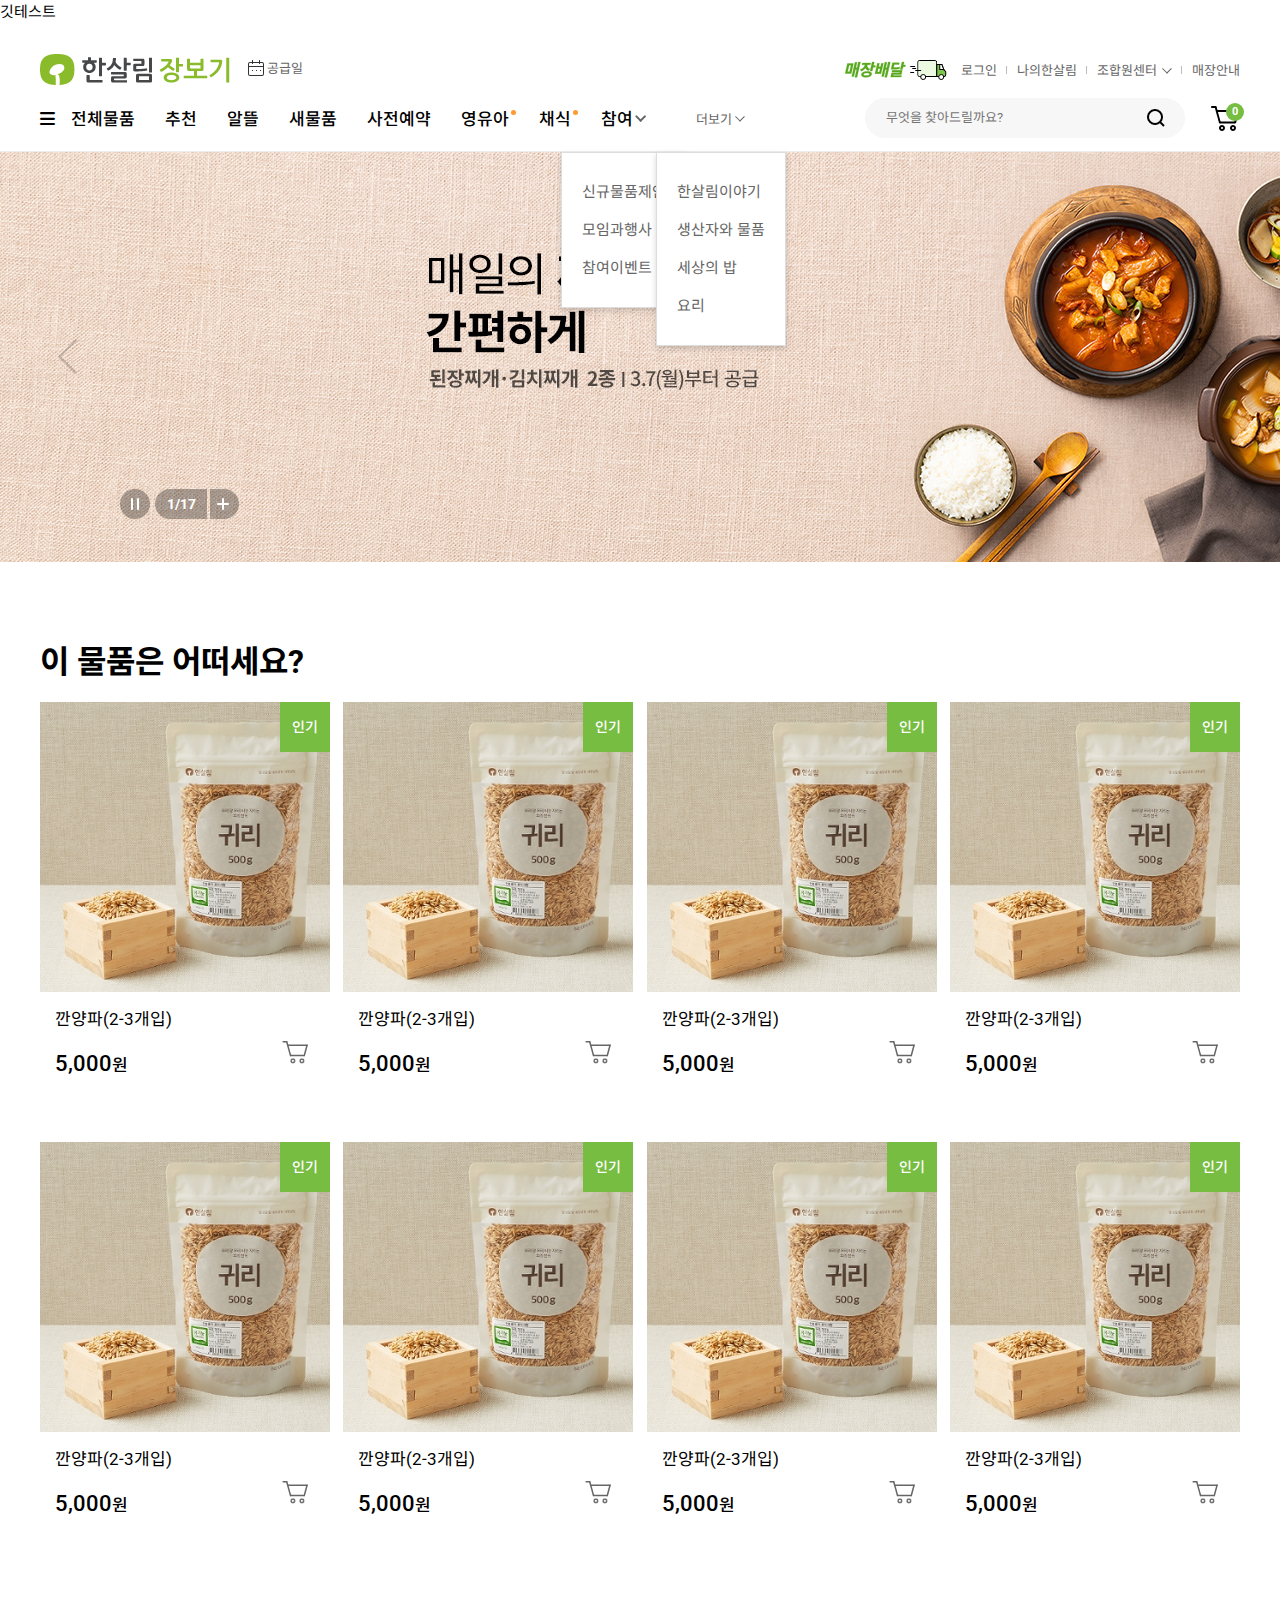
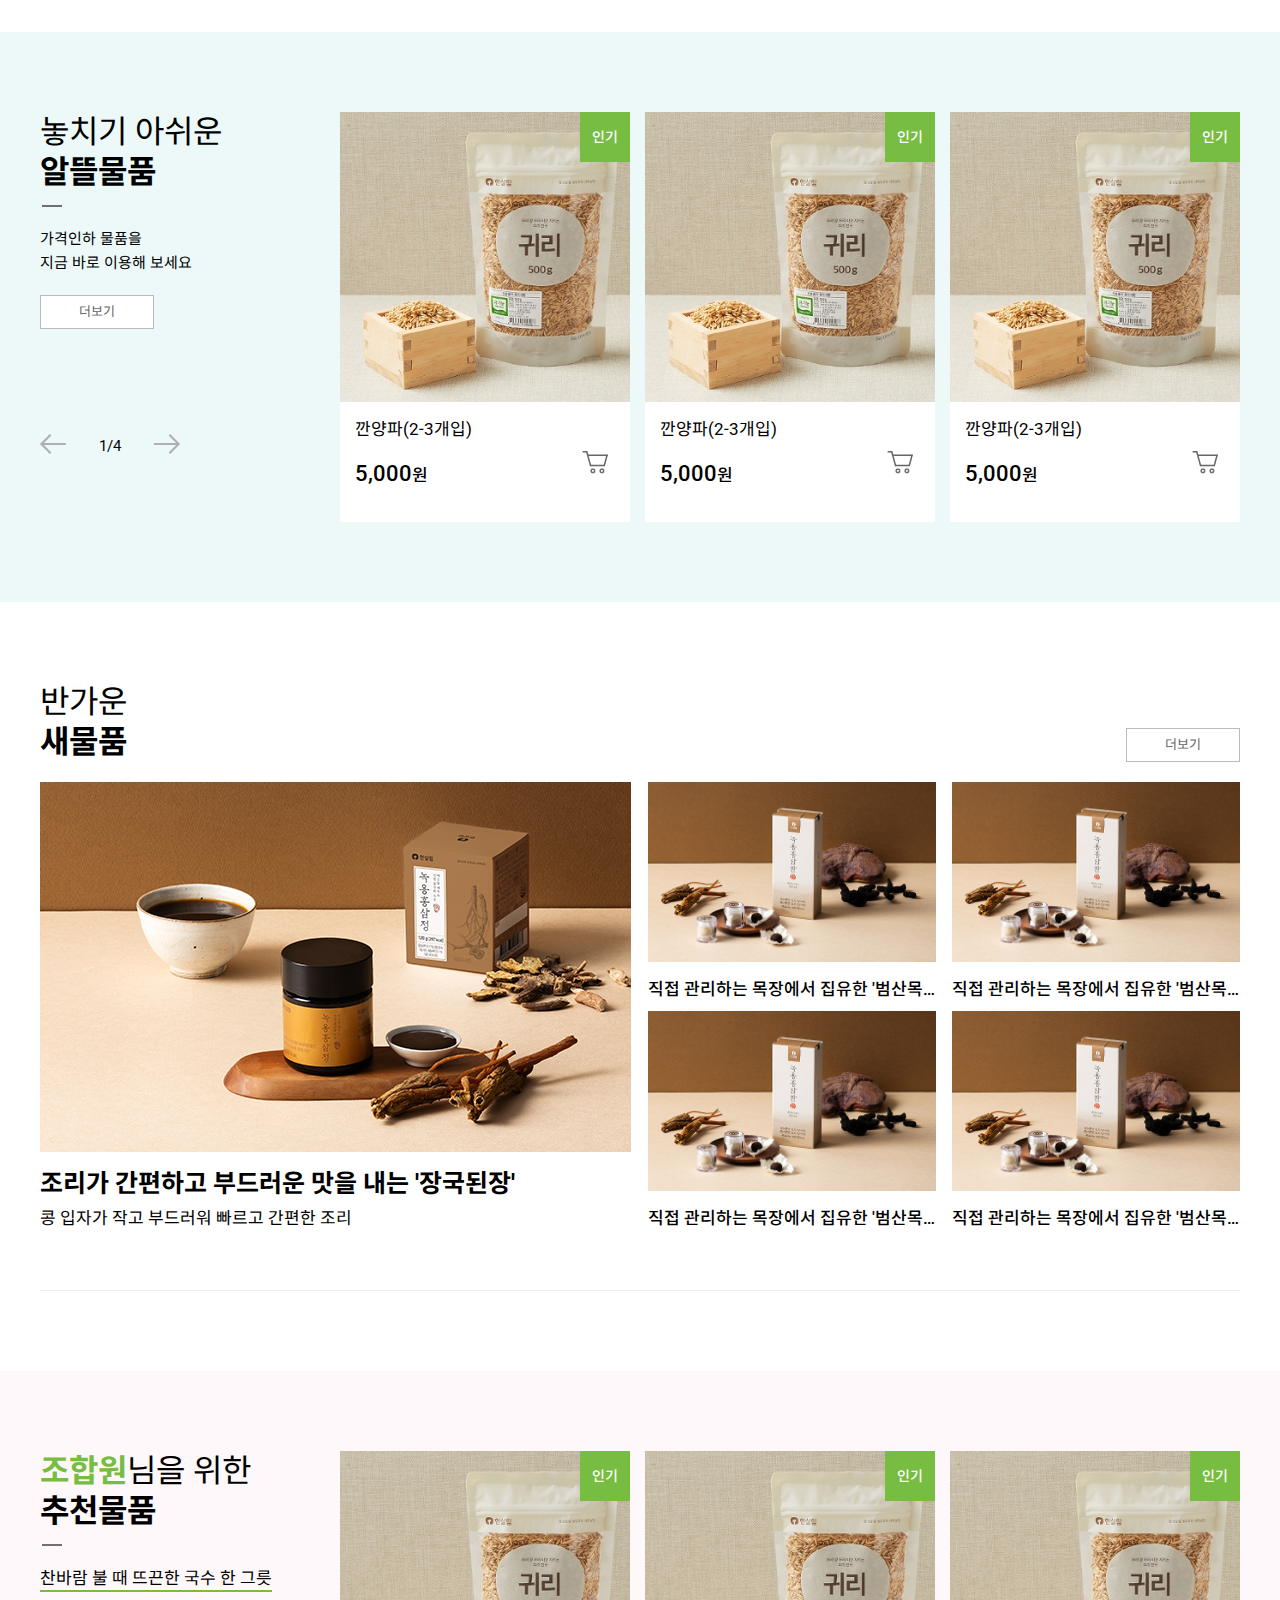
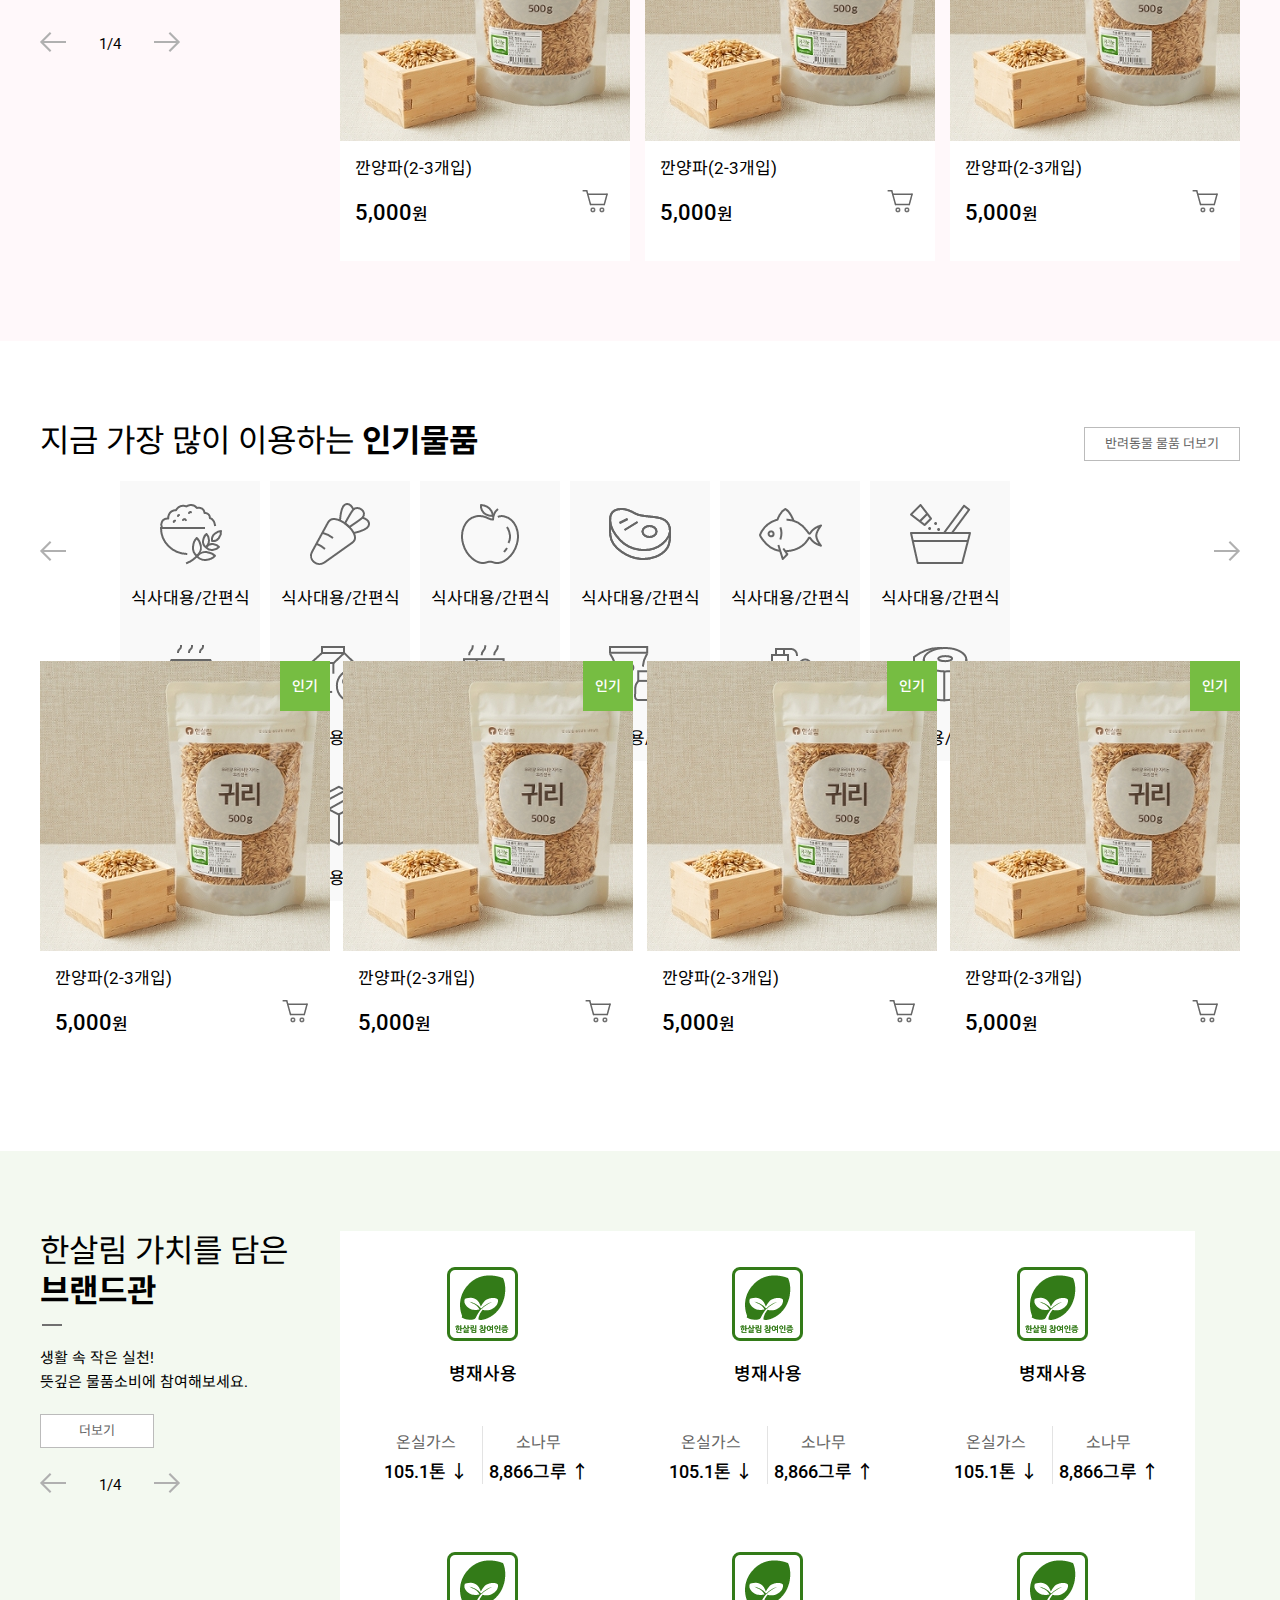
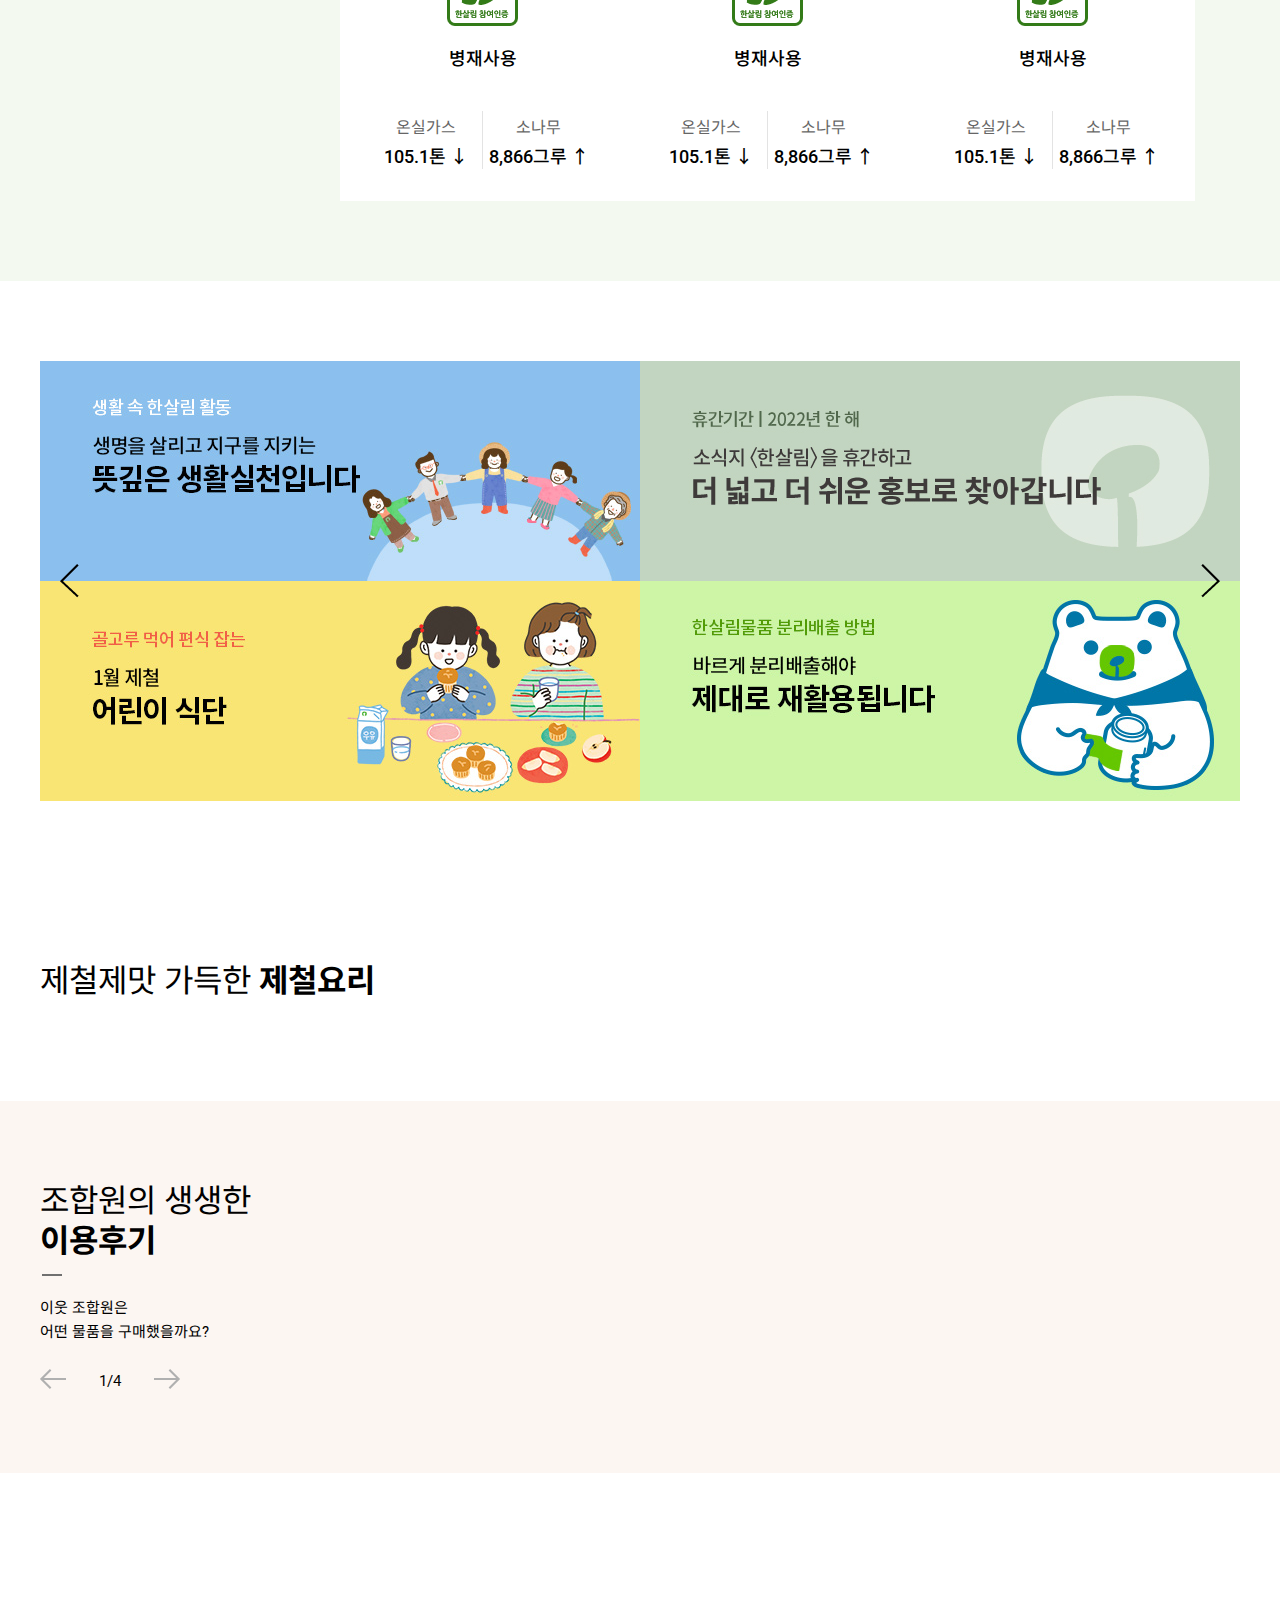
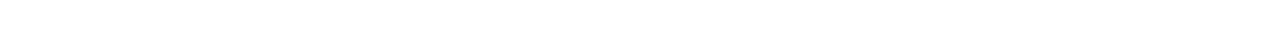
==== commit 1c8d3b13: "test" ====
--- a/index.html
+++ b/index.html
@@ -103,6 +103,7 @@
   <body>
     <!-- 기본레이아웃 -->
     <div class="wrap">
+      <div>깃테스트</div>
       <!-- 상단 -->
       <header class="header">
         <div class="container">
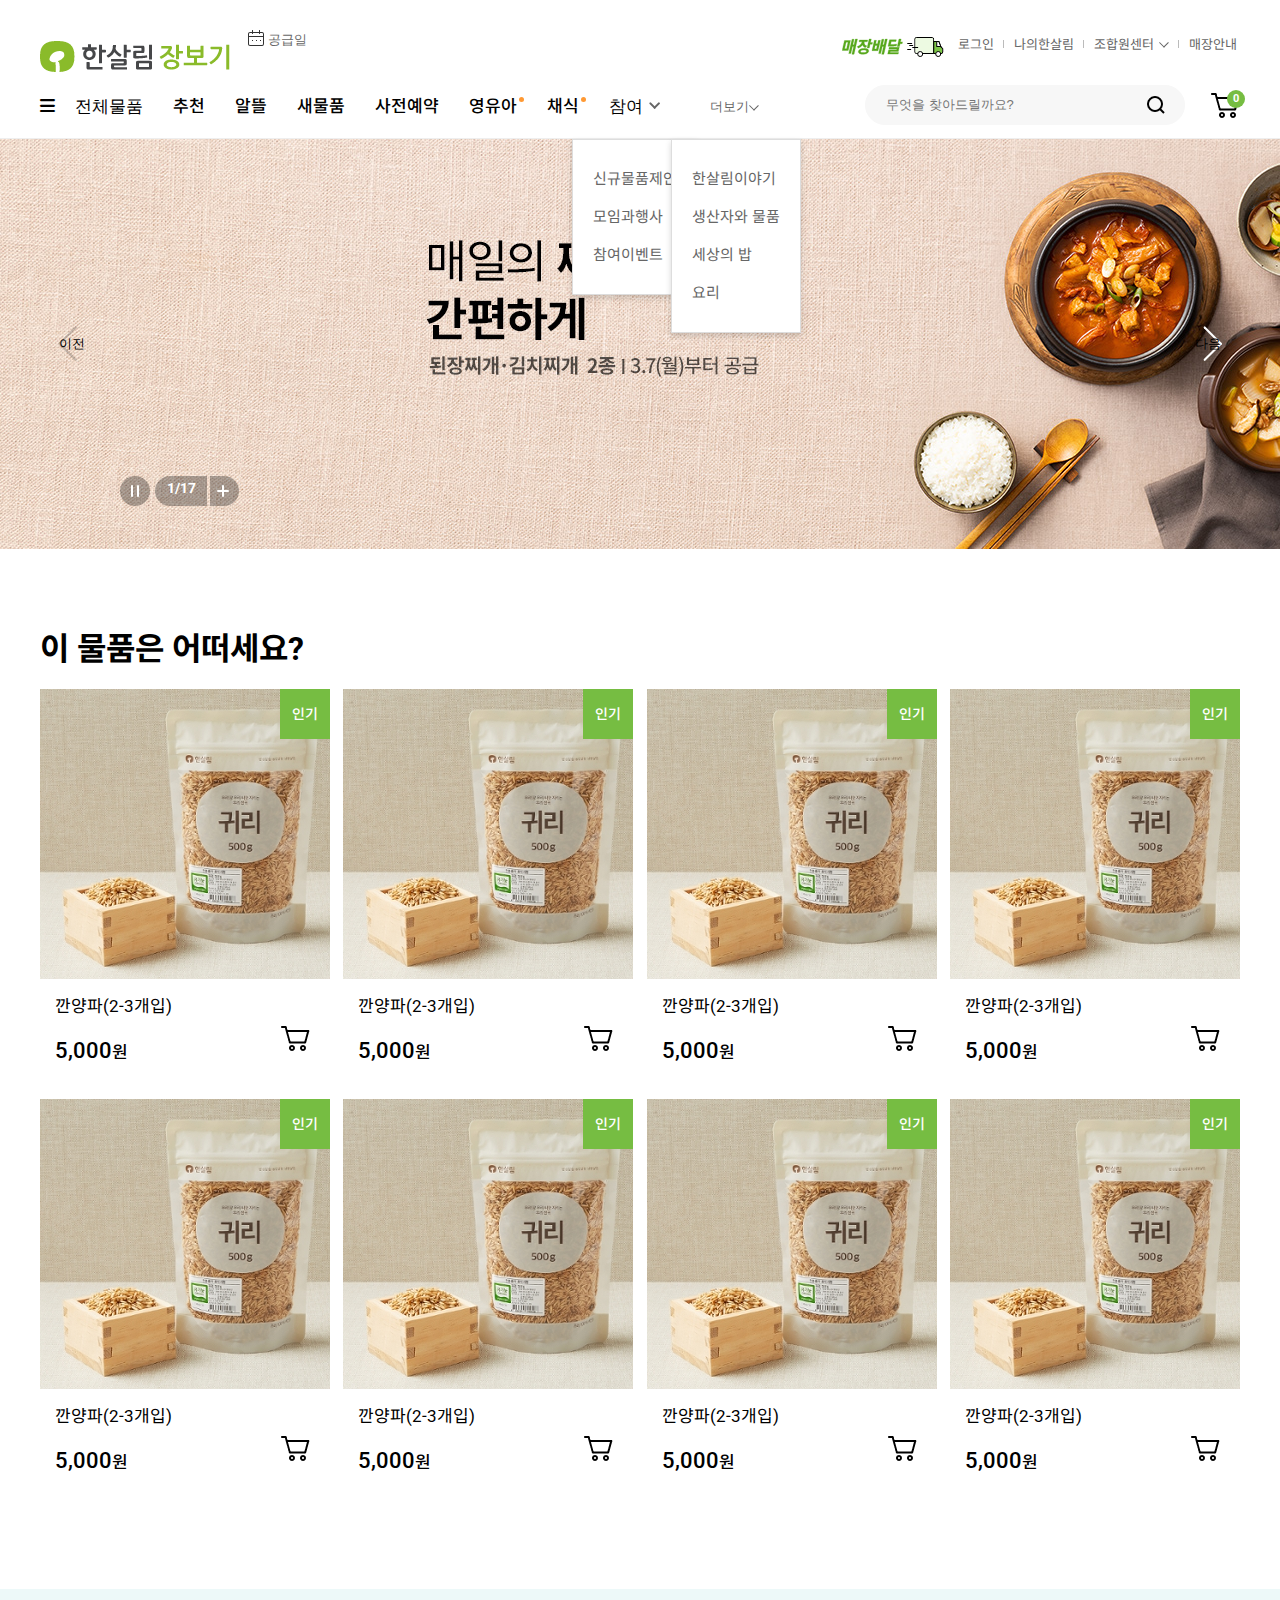
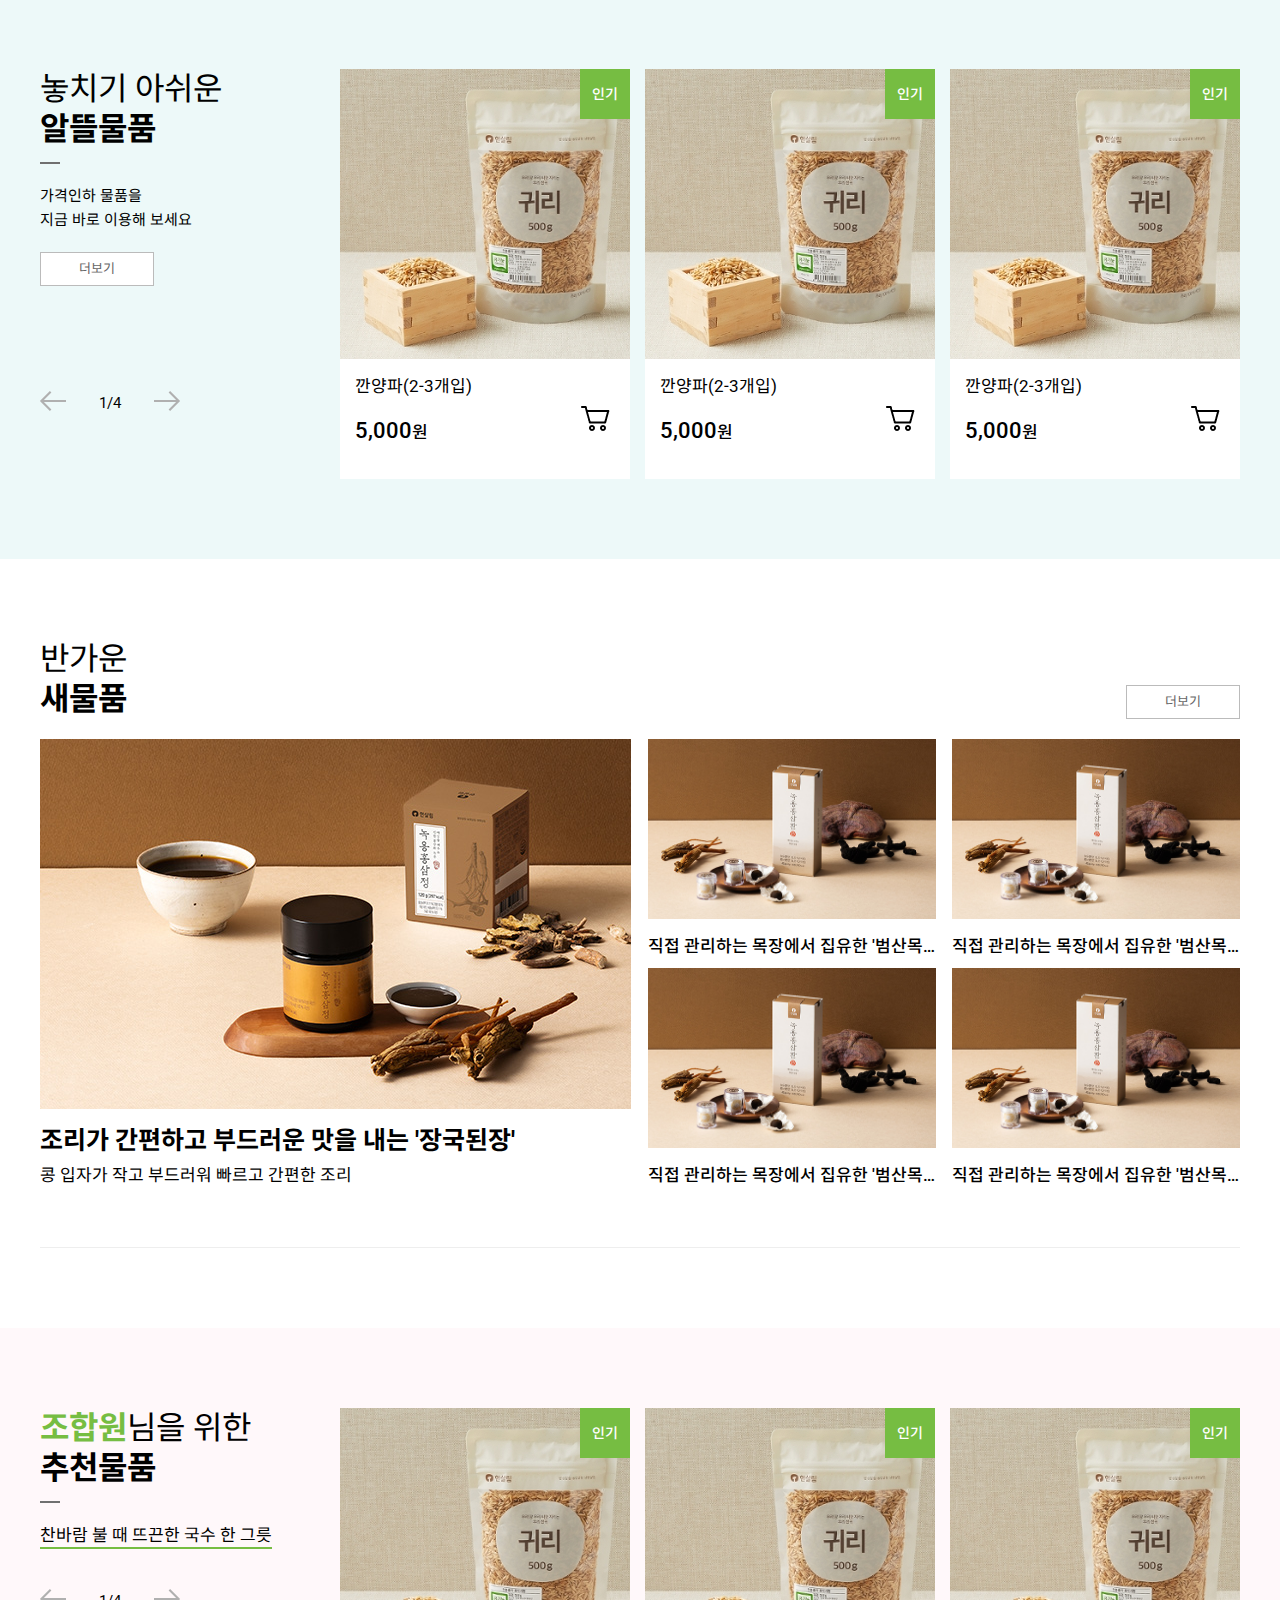
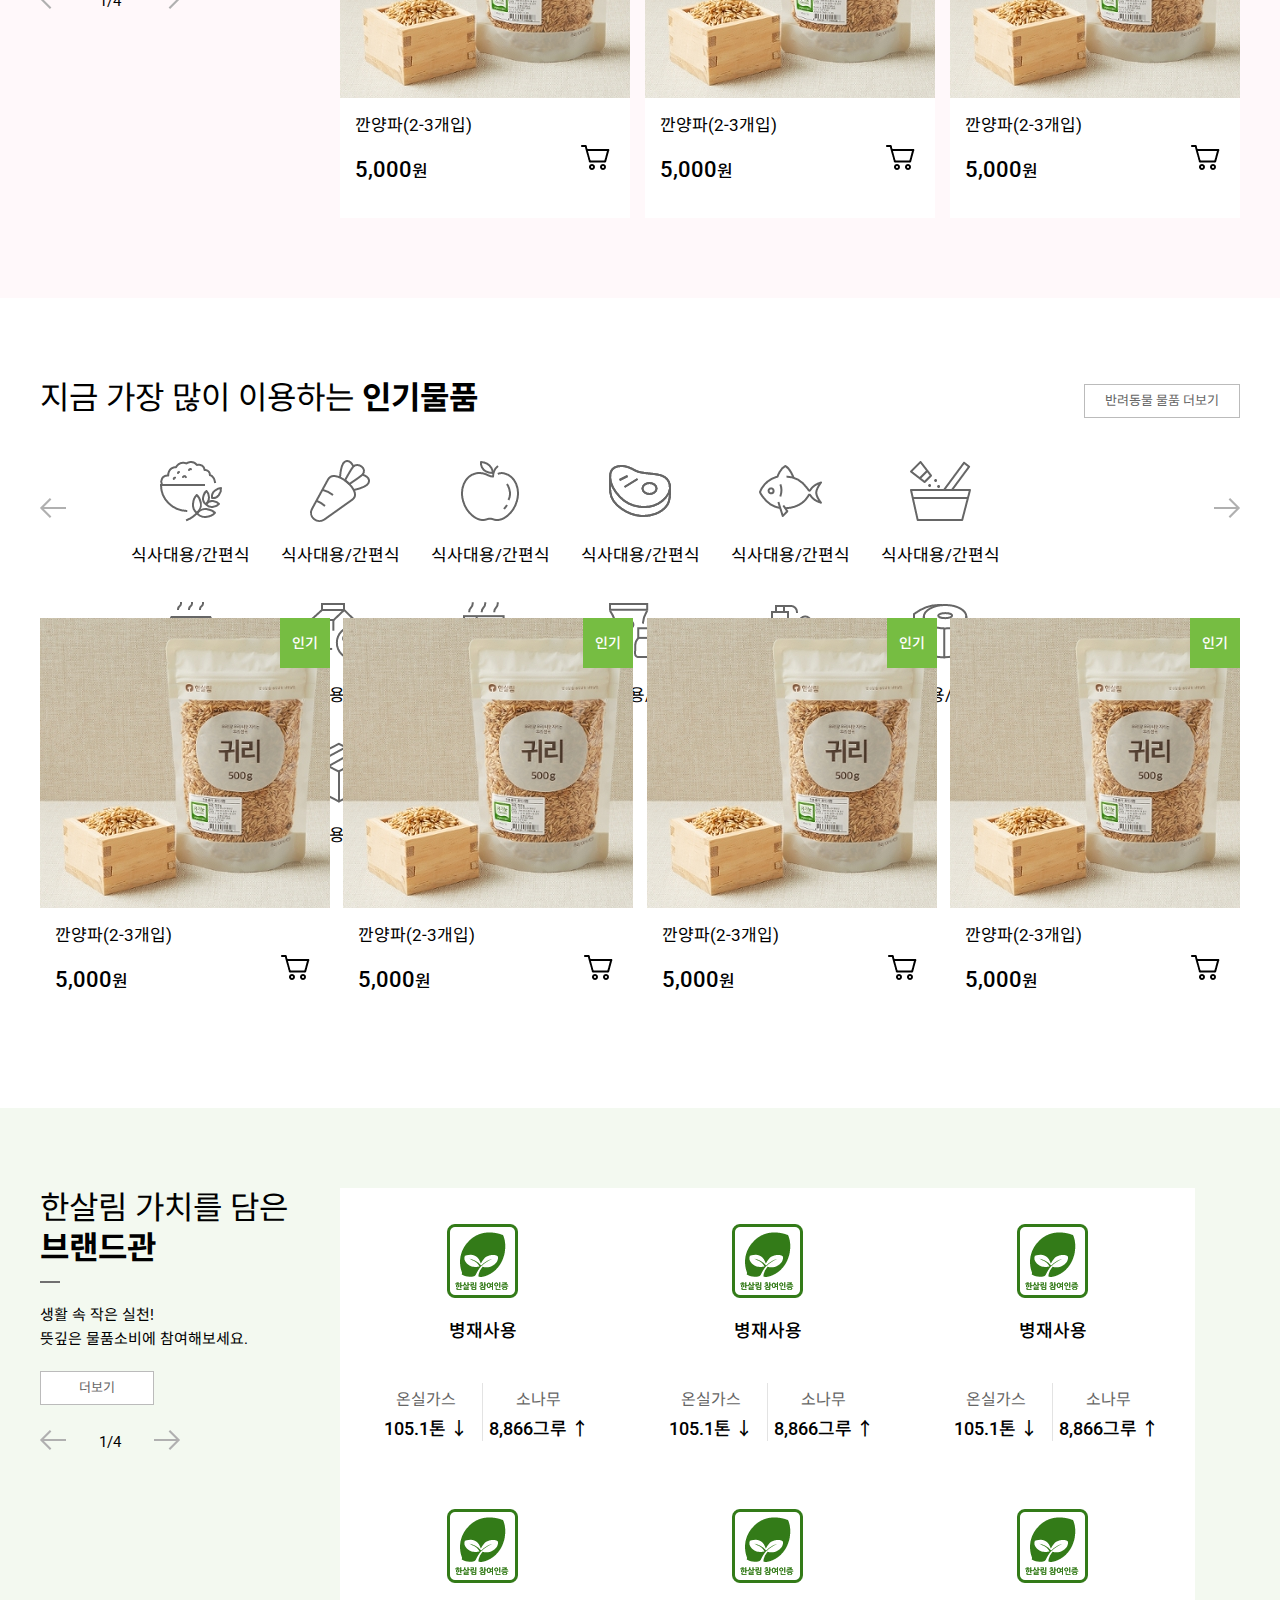
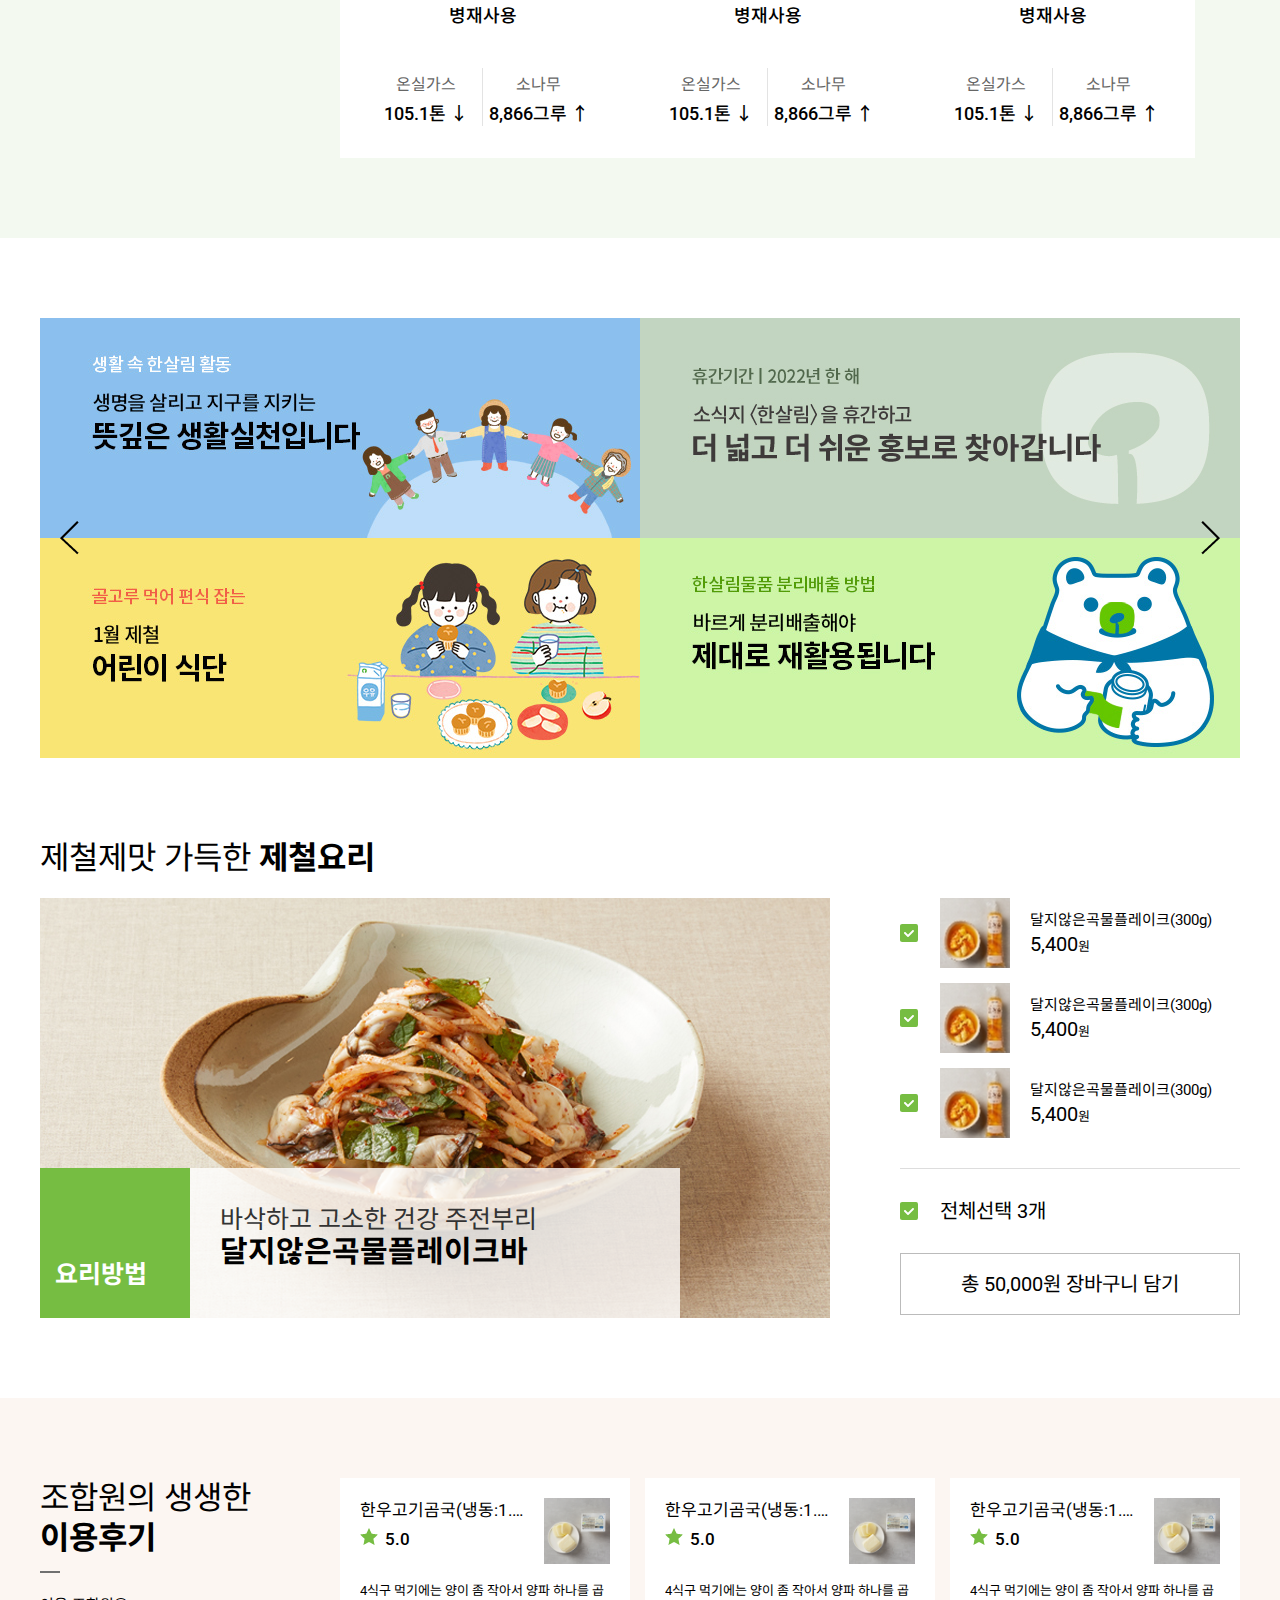
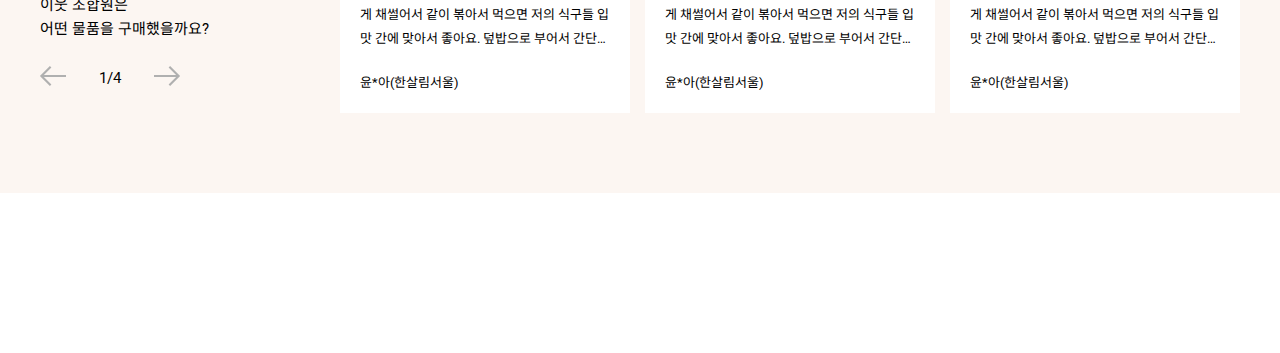
==== commit 738130f7: "banner completed" ====
--- a/index.html
+++ b/index.html
@@ -1,882 +1,1335 @@
 <!DOCTYPE html>
 <html lang="ko">
-  <head>
-    <meta charset="UTF-8" />
-    <meta http-equiv="X-UA-Compatible" content="IE=edge" />
-    <meta name="viewport" content="width=device-width, initial-scale=1.0" />
-    <!-- SEO -->
-    <meta name="author" content="한살림" />
-    <meta
-      name="title"
-      content="한살림 장보기 :: 지구를 살리는 뜻깊은 생활실천, 한살림"
-    />
-    <meta
-      name="keywords"
-      content="쌀, 유정란, 참기름, 사과, 고구마, 복숭아, 딸기, 토마토, 감자, 홍삼, 양배추즙, 닭가슴살, 귤"
-    />
-    <meta
-      name="description"
-      content="사람과 자연 모두에 건강한 먹을거리와 생활용품을 생산·공급 합니다"
-    />
-
-    <!-- Open Graph -->
-    <meta
-      property="og:title"
-      content="한살림 장보기 :: 지구를 살리는 뜻깊은 생활실천, 한살림"
-    />
-    <meta
-      property="og:description"
-      content="사람과 자연 모두에 건강한 먹을거리와 생활용품을 생산·공급 합니다"
-    />
-    <meta property="og:site_name" content="한살림 장보기" />
-    <meta property="og:type" content="website" />
-    <meta property="og:url" content="https://shop.hansalim.or.kr" />
-    <meta
-      property="og:image"
-      content="https://shop.hansalim.or.kr/shopping/resources/shopping/web/images/common/hansalim_sns_logo.png"
-    />
-
-    <meta name="twitter:card" content="summary" />
-    <meta
-      name="twitter:title"
-      content="한살림 장보기 :: 지구를 살리는 뜻깊은 생활실천, 한살림"
-    />
-    <meta
-      name="twitter:description"
-      content="사람과 자연 모두에 건강한 먹을거리와 생활용품을 생산·공급 합니다"
-    />
-    <meta
-      name="twitter:image"
-      content="https://shop.hansalim.or.kr/shopping/resources/shopping/web/images/common/hansalim_sns_logo.png"
-    />
-    <link
-      rel="apple-touch-icon"
-      sizes="180x180"
-      href="images/icon/apple-touch-icon.png"
-    />
-    <link
-      rel="icon"
-      type="image/png"
-      sizes="32x32"
-      href="images/icon/favicon-32x32.png"
-    />
-    <link
-      rel="icon"
-      type="image/png"
-      sizes="16x16"
-      href="images/icon/favicon-16x16.png"
-    />
-    <link rel="manifest" href="images/icon/site.webmanifest" />
-    <link
-      rel="mask-icon"
-      href="images/icon/safari-pinned-tab.svg"
-      color="#5bbad5"
-    />
-    <meta name="msapplication-TileColor" content="#da532c" />
-    <meta name="theme-color" content="#ffffff" />
-
-    <title>한살림 장보기 :: 지구를 살리는 뜻깊은 생활실천, 한살림</title>
-    <!-- jQuery -->
-    <script
-      src="https://code.jquery.com/jquery-3.6.1.min.js"
-      integrity="sha256-o88AwQnZB+VDvE9tvIXrMQaPlFFSUTR+nldQm1LuPXQ="
-      crossorigin="anonymous"
-    ></script>
-    <!-- IE 9 이하는 HTML5 태그를 지원하지 않는다. -->
-    <!--[if lt IE 9]>
-      <script src="js/html5shiv.js"></script>
-    <![endif]-->
-    <!-- CSS3 적용 -->
-    <script src="js/prefixfree.min.js"></script>
-    <!-- css 초기화 -->
-    <link rel="stylesheet" href="css/normalize.css" />
-    <!-- fontawsome -->
-    <link
-      rel="stylesheet"
-      href="https://cdnjs.cloudflare.com/ajax/libs/font-awesome/6.2.0/css/all.min.css"
-      integrity="sha512-xh6O/CkQoPOWDdYTDqeRdPCVd1SpvCA9XXcUnZS2FmJNp1coAFzvtCN9BmamE+4aHK8yyUHUSCcJHgXloTyT2A=="
-      crossorigin="anonymous"
-      referrerpolicy="no-referrer"
-    />
-    <link rel="stylesheet" href="css/main.css" />
-  </head>
-  <body>
-    <!-- 기본레이아웃 -->
-    <div class="wrap">
-      <div>깃테스트</div>
-      <!-- 상단 -->
-      <header class="header">
-        <div class="container">
-          <div class="header-top clearfix">
-            <div class="header-top-left">
-              <a href="index.html" class="logo">
-                <img src="images/logo.png" alt="한살림 장보기" />
-              </a>
-              <button class="bt-schedule">
-                <img src="images/icoLocation.png" alt="공급일" />
-                공급일
-              </button>
-            </div>
-            <div class="header-top-right">
-              <a href="#" class="track">
-                <img src="images/icoDlvr.png" alt="배송조회" />
-              </a>
-              <ul class="member-list clearfix">
-                <li><a href="#">로그인</a></li>
-                <li><a href="#">나의한살림</a></li>
-                <li>
-                  <a href="#" class="center-more">조합원센터</a>
-                  <ul class="center-list">
-                    <li><a href="#">상담/문의</a></li>
-                    <li><a href="#">자주묻는질문</a></li>
-                    <li><a href="#">이용후기</a></li>
-                    <li><a href="#">물품소식</a></li>
-                    <li><a href="#">공지사항</a></li>
-                    <li><a href="#">방사성물질검사결과</a></li>
-                    <li><a href="#">축산물이력검사</a></li>
-                  </ul>
-                </li>
-                <li><a href="#">매장안내</a></li>
-              </ul>
-            </div>
-          </div>
-
-          <div class="header-main clearfix">
-            <!-- 헤더 메인 왼쪽 -->
-            <div class="header-main-left">
-              <nav class="nav">
-                <ul class="gnb clearfix">
-                  <li>
-                    <button class="all-bt">
-                      <i class="fa-solid fa-bars"></i>
-                      전체물품
-                    </button>
-                  </li>
-                  <li><a href="#">추천</a></li>
-                  <li><a href="#">알뜰</a></li>
-                  <li><a href="#">새물품</a></li>
-                  <li><a href="#">사전예약</a></li>
-                  <li><a href="#" class="ball">영유아</a></li>
-                  <li><a href="#" class="ball">채식</a></li>
-                  <li>
-                    <button class="join-bt">
-                      참여<i class="join-bt-icon"></i>
-                    </button>
-                    <ul class="join-list">
-                      <li><a href="#">신규물품제안</a></li>
-                      <li><a href="#">모임과행사</a></li>
-                      <li><a href="#">참여이벤트</a></li>
-                    </ul>
-                  </li>
-                </ul>
-              </nav>
-              <div class="more-menu">
-                <button class="more-menu-bt">
-                  더보기<i class="more-menu-icon"></i>
-                </button>
-                <ul class="more-menu-list">
-                  <li><a href="#">한살림이야기</a></li>
-                  <li><a href="#">생산자와 물품</a></li>
-                  <li><a href="#">세상의 밥</a></li>
-                  <li><a href="#">요리</a></li>
-                </ul>
-              </div>
-            </div>
-            <!--// 헤더 메인 왼쪽 -->
-            <!-- 헤더 메인 오른쪽 -->
-            <div class="header-main-right clearfix">
-              <form action="" method="get" class="search-form">
-                <input
-                  type="text"
-                  class="search-txt"
-                  placeholder="무엇을 찾아드릴까요?"
-                />
-                <input type="submit" class="search-bt" />
-              </form>
-              <a href="#" class="bucket">
-                <span class="bucket-count">0</span>
-              </a>
-            </div>
-            <!--// 헤더 메인 오른쪽 -->
-          </div>
+    <head>
+        <meta charset="UTF-8" />
+        <meta http-equiv="X-UA-Compatible" content="IE=edge" />
+        <meta name="viewport" content="width=device-width, initial-scale=1.0" />
+        <!-- SEO -->
+        <meta name="author" content="한살림" />
+        <meta
+            name="title"
+            content="한살림 장보기 :: 지구를 살리는 뜻깊은 생활실천, 한살림"
+        />
+        <meta
+            name="keywords"
+            content="쌀, 유정란, 참기름, 사과, 고구마, 복숭아, 딸기, 토마토, 감자, 홍삼, 양배추즙, 닭가슴살, 귤"
+        />
+        <meta
+            name="description"
+            content="사람과 자연 모두에 건강한 먹을거리와 생활용품을 생산·공급 합니다"
+        />
+
+        <!-- Open Graph -->
+        <meta
+            property="og:title"
+            content="한살림 장보기 :: 지구를 살리는 뜻깊은 생활실천, 한살림"
+        />
+        <meta
+            property="og:description"
+            content="사람과 자연 모두에 건강한 먹을거리와 생활용품을 생산·공급 합니다"
+        />
+        <meta property="og:site_name" content="한살림 장보기" />
+        <meta property="og:type" content="website" />
+        <meta property="og:url" content="https://shop.hansalim.or.kr" />
+        <meta
+            property="og:image"
+            content="https://shop.hansalim.or.kr/shopping/resources/shopping/web/images/common/hansalim_sns_logo.png"
+        />
+
+        <meta name="twitter:card" content="summary" />
+        <meta
+            name="twitter:title"
+            content="한살림 장보기 :: 지구를 살리는 뜻깊은 생활실천, 한살림"
+        />
+        <meta
+            name="twitter:description"
+            content="사람과 자연 모두에 건강한 먹을거리와 생활용품을 생산·공급 합니다"
+        />
+        <meta
+            name="twitter:image"
+            content="https://shop.hansalim.or.kr/shopping/resources/shopping/web/images/common/hansalim_sns_logo.png"
+        />
+        <link
+            rel="apple-touch-icon"
+            sizes="180x180"
+            href="images/icon/apple-touch-icon.png"
+        />
+        <link
+            rel="icon"
+            type="image/png"
+            sizes="32x32"
+            href="images/icon/favicon-32x32.png"
+        />
+        <link
+            rel="icon"
+            type="image/png"
+            sizes="16x16"
+            href="images/icon/favicon-16x16.png"
+        />
+        <link rel="manifest" href="images/icon/site.webmanifest" />
+        <link
+            rel="mask-icon"
+            href="images/icon/safari-pinned-tab.svg"
+            color="#5bbad5"
+        />
+        <meta name="msapplication-TileColor" content="#da532c" />
+        <meta name="theme-color" content="#ffffff" />
+
+        <title>한살림 장보기 :: 지구를 살리는 뜻깊은 생활실천, 한살림</title>
+        <!-- jQuery -->
+        <script
+            src="https://code.jquery.com/jquery-3.6.1.min.js"
+            integrity="sha256-o88AwQnZB+VDvE9tvIXrMQaPlFFSUTR+nldQm1LuPXQ="
+            crossorigin="anonymous"
+        ></script>
+        <!-- IE 9 이하는 HTML5 태그를 지원하지 않는다. -->
+        <!--[if lt IE 9]>
+            <script src="js/html5shiv.js"></script>
+        <![endif]-->
+        <!-- CSS3 적용 -->
+        <script src="js/prefixfree.min.js"></script>
+        <!-- css 초기화 -->
+        <link rel="stylesheet" href="css/main.css" />
+        <!-- fontawsome -->
+        <link
+            rel="stylesheet"
+            href="https://cdnjs.cloudflare.com/ajax/libs/font-awesome/6.2.0/css/all.min.css"
+            integrity="sha512-xh6O/CkQoPOWDdYTDqeRdPCVd1SpvCA9XXcUnZS2FmJNp1coAFzvtCN9BmamE+4aHK8yyUHUSCcJHgXloTyT2A=="
+            crossorigin="anonymous"
+            referrerpolicy="no-referrer"
+        />
+        <link rel="stylesheet" href="css/test.css" />
+    </head>
+    <body>
+        <!-- 기본레이아웃 -->
+        <div class="wrap">
+            <!--  상단-->
+            <header class="header">
+                <div class="container">
+                    <div class="header-top clearfix">
+                        <div class="header-top-left">
+                            <a href="index.html" class="logo">
+                                <img src="images/logo.png" alt="한살림정보"
+                            /></a>
+                            <button class="bt-schedule">
+                                <img
+                                    src="images/icoLocation.png"
+                                    alt="공급일"
+                                />
+                                공급일
+                            </button>
+                        </div>
+                        <div class="header-top-right">
+                            <a href="#" class="track">
+                                <img src="images/icoDlvr.png" alt="배송조회" />
+                            </a>
+
+                            <ul class="member-list clearfix">
+                                <li>
+                                    <a href="#" class="login">로그인</a>
+                                </li>
+                                <li><a href="#">나의한살림</a></li>
+                                <li>
+                                    <a href="#" class="center-more"
+                                        >조합원센터</a
+                                    >
+                                    <ul class="center-list">
+                                        <li><a href="#">상담/문의</a></li>
+                                        <li><a href="#">자주묻는질문</a></li>
+                                        <li><a href="#">이용후기</a></li>
+                                        <li><a href="#">물품소식</a></li>
+                                        <li><a href="#">공지사항</a></li>
+                                        <li>
+                                            <a href="#">방사성물질검사결과</a>
+                                        </li>
+                                        <li><a href="#">축산물이력검사</a></li>
+                                    </ul>
+                                </li>
+                                <li><a href="#">매장안내</a></li>
+                            </ul>
+                        </div>
+                    </div>
+
+                    <div class="header-main clearfix">
+                        <!-- 헤더메인왼쪽 -->
+                        <div class="header-main-left">
+                            <nav class="nav">
+                                <ul class="gnb clearfix">
+                                    <li>
+                                        <button class="all-bt">
+                                            <i class="fa-solid fa-bars"></i>
+                                            전체물품
+                                        </button>
+                                    </li>
+                                    <li><a href="#">추천</a></li>
+                                    <li><a href="#">알뜰</a></li>
+                                    <li><a href="#">새물품</a></li>
+                                    <li><a href="#">사전예약</a></li>
+                                    <li><a href="#" class="ball">영유아</a></li>
+                                    <li><a href="#" class="ball">채식</a></li>
+                                    <li>
+                                        <button class="join-bt">
+                                            참여 <i class="join-bt-icon"></i>
+                                        </button>
+                                        <ul class="join-list">
+                                            <li>
+                                                <a href="#">신규물품제안</a>
+                                            </li>
+                                            <li><a href="#">모임과행사</a></li>
+                                            <li><a href="#">참여이벤트</a></li>
+                                        </ul>
+                                    </li>
+                                </ul>
+                            </nav>
+                            <div class="more-menu">
+                                <button class="more-menu-bt">
+                                    더보기<i class="more-menu-icon"></i>
+                                </button>
+                                <ul class="more-menu-list">
+                                    <li><a href="#">한살림이야기</a></li>
+                                    <li><a href="#">생산자와 물품</a></li>
+                                    <li><a href="#">세상의 밥</a></li>
+                                    <li><a href="#">요리</a></li>
+                                </ul>
+                            </div>
+                        </div>
+                        <!-- //헤더메인왼쪽 -->
+                        <!--헤더메인 오른쪽  -->
+                        <div class="header-main-right clearfix">
+                            <form action="" method="get" class="search-form">
+                                <input
+                                    type="text"
+                                    class="search-txt"
+                                    placeholder="무엇을 찾아드릴까요?"
+                                />
+                                <input type="submit" class="search-bt" />
+                            </form>
+
+                            <a href="#" class="bucket">
+                                <span class="bucket-count">0</span>
+                            </a>
+                        </div>
+                        <!--//헤더 메인 오른쪽  -->
+                    </div>
+                </div>
+            </header>
+            <!--비주얼  -->
+            <section class="visual">
+                <div class="visual-slide">
+                    <div class="visual-slide-page">
+                        <a href="#">
+                            <img src="images/swiper_img_01.jpg" alt="제품1" />
+                        </a>
+                    </div>
+                </div>
+                <!-- 좌우 슬라이드 이동 버튼 -->
+                <button class="visual-prev">이전</button>
+                <button class="visual-next">다음</button>
+                <!-- 슬라이드 콘트롤러 -->
+                <div class="visual-control clearfix">
+                    <button class="visual-play"></button>
+                    <div class="visual-pg">1/17</div>
+                    <button class="visual-more"></button>
+                </div>
+            </section>
+
+            <!-- 오늘의 상품 -->
+            <section class="today">
+                <div class="container">
+                    <h2 class="section-title"><b>이 물품은 어떠세요?</b></h2>
+                    <div class="good-wrap clearfix">
+                        <div class="good-box">
+                            <!-- 제품이미지 -->
+                            <a href="#" class="good-img">
+                                <img src="images/good.jpg" alt="제품" />
+                                <span class="good-type">인기</span>
+                            </a>
+                            <!-- 제품정보 -->
+                            <a href="#" class="good-info">
+                                <em>깐양파</em>(<em>2-3개입</em>)
+                            </a>
+                            <!-- 제품가격 -->
+                            <a href="#" class="good-info-price"
+                                >5,000<em>원</em></a
+                            >
+                            <!-- 장바구니 -->
+                            <button class="good-add-cart"></button>
+                        </div>
+                        <div class="good-box">
+                            <!-- 제품이미지 -->
+                            <a href="#" class="good-img">
+                                <img src="images/good.jpg" alt="제품" />
+                                <span class="good-type">인기</span>
+                            </a>
+                            <!-- 제품정보 -->
+                            <a href="#" class="good-info">
+                                <em>깐양파</em>(<em>2-3개입</em>)
+                            </a>
+                            <!-- 제품가격 -->
+                            <a href="#" class="good-info-price"
+                                >5,000<em>원</em></a
+                            >
+                            <!-- 장바구니 -->
+                            <button class="good-add-cart"></button>
+                        </div>
+                        <div class="good-box">
+                            <!-- 제품이미지 -->
+                            <a href="#" class="good-img">
+                                <img src="images/good.jpg" alt="제품" />
+                                <span class="good-type">인기</span>
+                            </a>
+                            <!-- 제품정보 -->
+                            <a href="#" class="good-info">
+                                <em>깐양파</em>(<em>2-3개입</em>)
+                            </a>
+                            <!-- 제품가격 -->
+                            <a href="#" class="good-info-price"
+                                >5,000<em>원</em></a
+                            >
+                            <!-- 장바구니 -->
+                            <button class="good-add-cart"></button>
+                        </div>
+                        <div class="good-box">
+                            <!-- 제품이미지 -->
+                            <a href="#" class="good-img">
+                                <img src="images/good.jpg" alt="제품" />
+                                <span class="good-type">인기</span>
+                            </a>
+                            <!-- 제품정보 -->
+                            <a href="#" class="good-info">
+                                <em>깐양파</em>(<em>2-3개입</em>)
+                            </a>
+                            <!-- 제품가격 -->
+                            <a href="#" class="good-info-price"
+                                >5,000<em>원</em></a
+                            >
+                            <!-- 장바구니 -->
+                            <button class="good-add-cart"></button>
+                        </div>
+                    </div>
+                    <div class="good-wrap clearfix no-mb">
+                        <div class="good-box">
+                            <!-- 제품이미지 -->
+                            <a href="#" class="good-img">
+                                <img src="images/good.jpg" alt="제품" />
+                                <span class="good-type">인기</span>
+                            </a>
+                            <!-- 제품정보 -->
+                            <a href="#" class="good-info">
+                                <em>깐양파</em>(<em>2-3개입</em>)
+                            </a>
+                            <!-- 제품가격 -->
+                            <a href="#" class="good-info-price"
+                                >5,000<em>원</em></a
+                            >
+                            <!-- 장바구니 -->
+                            <button class="good-add-cart"></button>
+                        </div>
+                        <div class="good-box">
+                            <!-- 제품이미지 -->
+                            <a href="#" class="good-img">
+                                <img src="images/good.jpg" alt="제품" />
+                                <span class="good-type">인기</span>
+                            </a>
+                            <!-- 제품정보 -->
+                            <a href="#" class="good-info">
+                                <em>깐양파</em>(<em>2-3개입</em>)
+                            </a>
+                            <!-- 제품가격 -->
+                            <a href="#" class="good-info-price"
+                                >5,000<em>원</em></a
+                            >
+                            <!-- 장바구니 -->
+                            <button class="good-add-cart"></button>
+                        </div>
+                        <div class="good-box">
+                            <!-- 제품이미지 -->
+                            <a href="#" class="good-img">
+                                <img src="images/good.jpg" alt="제품" />
+                                <span class="good-type">인기</span>
+                            </a>
+                            <!-- 제품정보 -->
+                            <a href="#" class="good-info">
+                                <em>깐양파</em>(<em>2-3개입</em>)
+                            </a>
+                            <!-- 제품가격 -->
+                            <a href="#" class="good-info-price"
+                                >5,000<em>원</em></a
+                            >
+                            <!-- 장바구니 -->
+                            <button class="good-add-cart"></button>
+                        </div>
+                        <div class="good-box">
+                            <!-- 제품이미지 -->
+                            <a href="#" class="good-img">
+                                <img src="images/good.jpg" alt="제품" />
+                                <span class="good-type">인기</span>
+                            </a>
+                            <!-- 제품정보 -->
+                            <a href="#" class="good-info">
+                                <em>깐양파</em>(<em>2-3개입</em>)
+                            </a>
+                            <!-- 제품가격 -->
+                            <a href="#" class="good-info-price"
+                                >5,000<em>원</em></a
+                            >
+                            <!-- 장바구니 -->
+                            <button class="good-add-cart"></button>
+                        </div>
+                    </div>
+                </div>
+            </section>
+            <!-- 알뜰 상품  -->
+            <section class="sale">
+                <div class="container">
+                    <div class="layout-wrap clearfix">
+                        <div class="layout-left">
+                            <h2 class="section-title section-bar">
+                                놓치기 아쉬운<br />
+                                <b>알뜰물품</b>
+                            </h2>
+                            <p class="section-title-txt">
+                                가격인하 물품을<br />
+                                지금 바로 이용해 보세요
+                            </p>
+                            <a href="#" class="section-bt">더보기</a>
+                            <div class="slide-control">
+                                <div class="slide-pg">1/4</div>
+                                <button class="slide-prev">이전</button>
+                                <button class="slide-next">다음</button>
+                            </div>
+                        </div>
+                        <div class="layout-right">
+                            <!-- 알뜰상품 슬라이드 -->
+                            <div class="good-slide clearfix">
+                                <div class="good-box clearfix">
+                                    <!-- 제품이미지 -->
+                                    <a href="#" class="good-img">
+                                        <img src="images/good.jpg" alt="제품" />
+                                        <span class="good-type">인기</span>
+                                    </a>
+                                    <!-- 제품정보 -->
+                                    <a href="#" class="good-info">
+                                        <em>깐양파</em>(<em>2-3개입</em>)
+                                    </a>
+                                    <!-- 제품가격 -->
+                                    <a href="#" class="good-info-price"
+                                        >5,000<em>원</em></a
+                                    >
+                                    <!-- 장바구니 -->
+                                    <button class="good-add-cart"></button>
+                                </div>
+                                <div class="good-box">
+                                    <!-- 제품이미지 -->
+                                    <a href="#" class="good-img">
+                                        <img src="images/good.jpg" alt="제품" />
+                                        <span class="good-type">인기</span>
+                                    </a>
+                                    <!-- 제품정보 -->
+                                    <a href="#" class="good-info">
+                                        <em>깐양파</em>(<em>2-3개입</em>)
+                                    </a>
+                                    <!-- 제품가격 -->
+                                    <a href="#" class="good-info-price"
+                                        >5,000<em>원</em></a
+                                    >
+                                    <!-- 장바구니 -->
+                                    <button class="good-add-cart"></button>
+                                </div>
+                                <div class="good-box">
+                                    <!-- 제품이미지 -->
+                                    <a href="#" class="good-img">
+                                        <img src="images/good.jpg" alt="제품" />
+                                        <span class="good-type">인기</span>
+                                    </a>
+                                    <!-- 제품정보 -->
+                                    <a href="#" class="good-info">
+                                        <em>깐양파</em>(<em>2-3개입</em>)
+                                    </a>
+                                    <!-- 제품가격 -->
+                                    <a href="#" class="good-info-price"
+                                        >5,000<em>원</em></a
+                                    >
+                                    <!-- 장바구니 -->
+                                    <button class="good-add-cart"></button>
+                                </div>
+                            </div>
+                        </div>
+                    </div>
+                </div>
+            </section>
+            <!-- 신상품 -->
+            <section class="new">
+                <div class="container">
+                    <h2 class="section-title">
+                        반가운 <br />
+                        <b>새물품</b>
+                        <a href="#" class="section-bt">더보기</a>
+                    </h2>
+                    <!-- 새물품 내용 -->
+                    <div class="new-wrap clearfix">
+                        <div class="new-left">
+                            <a href="#" class="new-img">
+                                <img src="images/new_1.jpg" alt="제품1" />
+                            </a>
+                            <a href="#" class="new-title"
+                                >조리가 간편하고 부드러운 맛을 내는
+                                '장국된장'</a
+                            >
+                            <a href="#" class="new-txt"
+                                >콩 입자가 작고 부드러워 빠르고 간편한 조리</a
+                            >
+                        </div>
+                        <div class="new-right clearfix">
+                            <div class="new-box">
+                                <a href="#" class="new-box-img">
+                                    <img src="images/new_2.jpg" alt="제품" />
+                                </a>
+                                <a href="#" class="new-box-title">
+                                    직접 관리하는 목장에서 집유한
+                                    '범산목장유기농우유'
+                                </a>
+                            </div>
+                            <div class="new-box">
+                                <a href="#" class="new-box-img">
+                                    <img src="images/new_2.jpg" alt="제품" />
+                                </a>
+                                <a href="#" class="new-box-title">
+                                    직접 관리하는 목장에서 집유한
+                                    '범산목장유기농우유'
+                                </a>
+                            </div>
+                            <div class="new-box">
+                                <a href="#" class="new-box-img">
+                                    <img src="images/new_2.jpg" alt="제품" />
+                                </a>
+                                <a href="#" class="new-box-title">
+                                    직접 관리하는 목장에서 집유한
+                                    '범산목장유기농우유'
+                                </a>
+                            </div>
+                            <div class="new-box">
+                                <a href="#" class="new-box-img">
+                                    <img src="images/new_2.jpg" alt="제품" />
+                                </a>
+                                <a href="#" class="new-box-title">
+                                    직접 관리하는 목장에서 집유한
+                                    '범산목장유기농우유'
+                                </a>
+                            </div>
+                        </div>
+                    </div>
+                    <!--// 새물품 내용 -->
+                </div>
+            </section>
+            <!--추천 물품  -->
+            <section class="recommend">
+                <div class="container">
+                    <div class="layout-wrap clearfix">
+                        <div class="layout-left">
+                            <h2 class="section-title section-bar">
+                                <b class="blue">조합원</b>님을 위한<br /><b
+                                    >추천물품</b
+                                >
+                            </h2>
+                            <p class="section-title-txt">
+                                찬바람 불 때 뜨끈한 국수 한 그릇
+                            </p>
+                            <div class="slide-control">
+                                <div class="slide-pg">1/4</div>
+                                <button class="slide-prev">이전</button>
+                                <button class="slide-next">다음</button>
+                            </div>
+                        </div>
+                        <div class="layout-right">
+                            <div class="good-slide clearfix">
+                                <div class="good-box clearfix">
+                                    <!-- 제품이미지 -->
+                                    <a href="#" class="good-img">
+                                        <img src="images/good.jpg" alt="제품" />
+                                        <span class="good-type">인기</span>
+                                    </a>
+                                    <!-- 제품정보 -->
+                                    <a href="#" class="good-info">
+                                        <em>깐양파</em>(<em>2-3개입</em>)
+                                    </a>
+                                    <!-- 제품가격 -->
+                                    <a href="#" class="good-info-price"
+                                        >5,000<em>원</em></a
+                                    >
+                                    <!-- 장바구니 -->
+                                    <button class="good-add-cart"></button>
+                                </div>
+                                <div class="good-box">
+                                    <!-- 제품이미지 -->
+                                    <a href="#" class="good-img">
+                                        <img src="images/good.jpg" alt="제품" />
+                                        <span class="good-type">인기</span>
+                                    </a>
+                                    <!-- 제품정보 -->
+                                    <a href="#" class="good-info">
+                                        <em>깐양파</em>(<em>2-3개입</em>)
+                                    </a>
+                                    <!-- 제품가격 -->
+                                    <a href="#" class="good-info-price"
+                                        >5,000<em>원</em></a
+                                    >
+                                    <!-- 장바구니 -->
+                                    <button class="good-add-cart"></button>
+                                </div>
+                                <div class="good-box">
+                                    <!-- 제품이미지 -->
+                                    <a href="#" class="good-img">
+                                        <img src="images/good.jpg" alt="제품" />
+                                        <span class="good-type">인기</span>
+                                    </a>
+                                    <!-- 제품정보 -->
+                                    <a href="#" class="good-info">
+                                        <em>깐양파</em>(<em>2-3개입</em>)
+                                    </a>
+                                    <!-- 제품가격 -->
+                                    <a href="#" class="good-info-price"
+                                        >5,000<em>원</em></a
+                                    >
+                                    <!-- 장바구니 -->
+                                    <button class="good-add-cart"></button>
+                                </div>
+                            </div>
+                        </div>
+                    </div>
+                </div>
+            </section>
+            <!-- 인기물품 -->
+            <section class="popular">
+                <div class="container">
+                    <h2 class="section-title">
+                        지금 가장 많이 이용하는 <b>인기물품</b>
+                        <a href="#" class="popular-more"
+                            >반려동물 물품 더보기</a
+                        >
+                    </h2>
+                    <div class="popular-cate clearfix">
+                        <div class="popular-slide-prev">
+                            <span>이전</span>
+                        </div>
+                        <div class="popular-slide clearfix">
+                            <a href="#">
+                                <span
+                                    class="popular-cate-icon cate-icon-1"
+                                ></span>
+                                <span class="popular-cate-name"
+                                    >식사대용/간편식</span
+                                >
+                            </a>
+                            <a href="#">
+                                <span
+                                    class="popular-cate-icon cate-icon-2"
+                                ></span>
+                                <span class="popular-cate-name"
+                                    >식사대용/간편식</span
+                                >
+                            </a>
+                            <a href="#">
+                                <span
+                                    class="popular-cate-icon cate-icon-3"
+                                ></span>
+                                <span class="popular-cate-name"
+                                    >식사대용/간편식</span
+                                >
+                            </a>
+                            <a href="#">
+                                <span
+                                    class="popular-cate-icon cate-icon-4"
+                                ></span>
+                                <span class="popular-cate-name"
+                                    >식사대용/간편식</span
+                                >
+                            </a>
+                            <a href="#">
+                                <span
+                                    class="popular-cate-icon cate-icon-5"
+                                ></span>
+                                <span class="popular-cate-name"
+                                    >식사대용/간편식</span
+                                >
+                            </a>
+                            <a href="#">
+                                <span
+                                    class="popular-cate-icon cate-icon-6"
+                                ></span>
+                                <span class="popular-cate-name"
+                                    >식사대용/간편식</span
+                                >
+                            </a>
+                            <a href="#">
+                                <span
+                                    class="popular-cate-icon cate-icon-7"
+                                ></span>
+                                <span class="popular-cate-name"
+                                    >식사대용/간편식</span
+                                >
+                            </a>
+                            <a href="#">
+                                <span
+                                    class="popular-cate-icon cate-icon-8"
+                                ></span>
+                                <span class="popular-cate-name"
+                                    >식사대용/간편식</span
+                                >
+                            </a>
+                            <a href="#">
+                                <span
+                                    class="popular-cate-icon cate-icon-9"
+                                ></span>
+                                <span class="popular-cate-name"
+                                    >식사대용/간편식</span
+                                >
+                            </a>
+                            <a href="#">
+                                <span
+                                    class="popular-cate-icon cate-icon-10"
+                                ></span>
+                                <span class="popular-cate-name"
+                                    >식사대용/간편식</span
+                                >
+                            </a>
+                            <a href="#">
+                                <span
+                                    class="popular-cate-icon cate-icon-11"
+                                ></span>
+                                <span class="popular-cate-name"
+                                    >식사대용/간편식</span
+                                >
+                            </a>
+
+                            <a href="#">
+                                <span
+                                    class="popular-cate-icon cate-icon-12"
+                                ></span>
+                                <span class="popular-cate-name"
+                                    >식사대용/간편식</span
+                                >
+                            </a>
+
+                            <a href="#">
+                                <span
+                                    class="popular-cate-icon cate-icon-13"
+                                ></span>
+                                <span class="popular-cate-name"
+                                    >식사대용/간편식</span
+                                >
+                            </a>
+
+                            <a href="#">
+                                <span
+                                    class="popular-cate-icon cate-icon-14"
+                                ></span>
+                                <span class="popular-cate-name"
+                                    >식사대용/간편식</span
+                                >
+                            </a>
+                        </div>
+
+                        <div class="popular-slide-next"><span>다음</span></div>
+                    </div>
+                    <!-- 인기물품 목록 -->
+                    <div class="good-wrap clearfix no-mb">
+                        <div class="good-box">
+                            <!-- 제품이미지 -->
+                            <a href="#" class="good-img">
+                                <img src="images/good.jpg" alt="제품" />
+                                <span class="good-type">인기</span>
+                            </a>
+                            <!-- 제품정보 -->
+                            <a href="#" class="good-info">
+                                <em>깐양파</em>(<em>2-3개입</em>)
+                            </a>
+                            <!-- 제품가격 -->
+                            <a href="#" class="good-info-price"
+                                >5,000<em>원</em></a
+                            >
+                            <!-- 장바구니 -->
+                            <button class="good-add-cart"></button>
+                        </div>
+                        <div class="good-box">
+                            <!-- 제품이미지 -->
+                            <a href="#" class="good-img">
+                                <img src="images/good.jpg" alt="제품" />
+                                <span class="good-type">인기</span>
+                            </a>
+                            <!-- 제품정보 -->
+                            <a href="#" class="good-info">
+                                <em>깐양파</em>(<em>2-3개입</em>)
+                            </a>
+                            <!-- 제품가격 -->
+                            <a href="#" class="good-info-price"
+                                >5,000<em>원</em></a
+                            >
+                            <!-- 장바구니 -->
+                            <button class="good-add-cart"></button>
+                        </div>
+                        <div class="good-box">
+                            <!-- 제품이미지 -->
+                            <a href="#" class="good-img">
+                                <img src="images/good.jpg" alt="제품" />
+                                <span class="good-type">인기</span>
+                            </a>
+                            <!-- 제품정보 -->
+                            <a href="#" class="good-info">
+                                <em>깐양파</em>(<em>2-3개입</em>)
+                            </a>
+                            <!-- 제품가격 -->
+                            <a href="#" class="good-info-price"
+                                >5,000<em>원</em></a
+                            >
+                            <!-- 장바구니 -->
+                            <button class="good-add-cart"></button>
+                        </div>
+                        <div class="good-box">
+                            <!-- 제품이미지 -->
+                            <a href="#" class="good-img">
+                                <img src="images/good.jpg" alt="제품" />
+                                <span class="good-type">인기</span>
+                            </a>
+                            <!-- 제품정보 -->
+                            <a href="#" class="good-info">
+                                <em>깐양파</em>(<em>2-3개입</em>)
+                            </a>
+                            <!-- 제품가격 -->
+                            <a href="#" class="good-info-price"
+                                >5,000<em>원</em></a
+                            >
+                            <!-- 장바구니 -->
+                            <button class="good-add-cart"></button>
+                        </div>
+                    </div>
+                    <!--// 인기물품 목록 -->
+                </div>
+            </section>
+            <!--  브랜드관-->
+            <section class="brand">
+                <div class="container">
+                    <div class="layout-wrap clearfix">
+                        <div class="layout-left">
+                            <h2 class="section-title section-bar">
+                                한살림 가치를 담은 <br />
+                                <b>브랜드관</b>
+                            </h2>
+                            <p class="section-title-txt">
+                                생활 속 작은 실천!<br />
+                                뜻깊은 물품소비에 참여해보세요.
+                            </p>
+                            <a href="#" class="section-bt">더보기</a>
+                            <div class="slide-control">
+                                <div class="slide-pg">1/4</div>
+                                <button class="slide-prev">이전</button>
+                                <button class="slide-next">다음</button>
+                            </div>
+                        </div>
+
+                        <!-- 브랜드 슬라이드 -->
+                        <div class="layout-right">
+                            <!-- 브랜드 슬라이드 -->
+                            <div class="brand-slide clearfix">
+                                <div class="brand-box">
+                                    <a href="#">
+                                        <img
+                                            src="images/brand_1.png"
+                                            alt="브랜드"
+                                        />
+                                        <p>병재사용</p>
+                                        <ul class="brand-info clearfix">
+                                            <li>
+                                                <span class="brand-info-title"
+                                                    >온실가스</span
+                                                >
+                                                <span class="brand-info-value"
+                                                    >105.1톤 ↓</span
+                                                >
+                                            </li>
+                                            <li>
+                                                <span class="brand-info-title"
+                                                    >소나무</span
+                                                >
+                                                <span class="brand-info-value"
+                                                    >8,866그루 ↑</span
+                                                >
+                                            </li>
+                                        </ul>
+                                    </a>
+                                </div>
+                                <div class="brand-box">
+                                    <a href="#">
+                                        <img
+                                            src="images/brand_1.png"
+                                            alt="브랜드"
+                                        />
+                                        <p>병재사용</p>
+                                        <ul class="brand-info clearfix">
+                                            <li>
+                                                <span class="brand-info-title"
+                                                    >온실가스</span
+                                                >
+                                                <span class="brand-info-value"
+                                                    >105.1톤 ↓</span
+                                                >
+                                            </li>
+                                            <li>
+                                                <span class="brand-info-title"
+                                                    >소나무</span
+                                                >
+                                                <span class="brand-info-value"
+                                                    >8,866그루 ↑</span
+                                                >
+                                            </li>
+                                        </ul>
+                                    </a>
+                                </div>
+                                <div class="brand-box">
+                                    <a href="#">
+                                        <img
+                                            src="images/brand_1.png"
+                                            alt="브랜드"
+                                        />
+                                        <p>병재사용</p>
+                                        <ul class="brand-info clearfix">
+                                            <li>
+                                                <span class="brand-info-title"
+                                                    >온실가스</span
+                                                >
+                                                <span class="brand-info-value"
+                                                    >105.1톤 ↓</span
+                                                >
+                                            </li>
+                                            <li>
+                                                <span class="brand-info-title"
+                                                    >소나무</span
+                                                >
+                                                <span class="brand-info-value"
+                                                    >8,866그루 ↑</span
+                                                >
+                                            </li>
+                                        </ul>
+                                    </a>
+                                </div>
+                                <div class="brand-box">
+                                    <a href="#">
+                                        <img
+                                            src="images/brand_1.png"
+                                            alt="브랜드"
+                                        />
+                                        <p>병재사용</p>
+                                        <ul class="brand-info clearfix">
+                                            <li>
+                                                <span class="brand-info-title"
+                                                    >온실가스</span
+                                                >
+                                                <span class="brand-info-value"
+                                                    >105.1톤 ↓</span
+                                                >
+                                            </li>
+                                            <li>
+                                                <span class="brand-info-title"
+                                                    >소나무</span
+                                                >
+                                                <span class="brand-info-value"
+                                                    >8,866그루 ↑</span
+                                                >
+                                            </li>
+                                        </ul>
+                                    </a>
+                                </div>
+                                <div class="brand-box">
+                                    <a href="#">
+                                        <img
+                                            src="images/brand_1.png"
+                                            alt="브랜드"
+                                        />
+                                        <p>병재사용</p>
+                                        <ul class="brand-info clearfix">
+                                            <li>
+                                                <span class="brand-info-title"
+                                                    >온실가스</span
+                                                >
+                                                <span class="brand-info-value"
+                                                    >105.1톤 ↓</span
+                                                >
+                                            </li>
+                                            <li>
+                                                <span class="brand-info-title"
+                                                    >소나무</span
+                                                >
+                                                <span class="brand-info-value"
+                                                    >8,866그루 ↑</span
+                                                >
+                                            </li>
+                                        </ul>
+                                    </a>
+                                </div>
+                                <div class="brand-box">
+                                    <a href="#">
+                                        <img
+                                            src="images/brand_1.png"
+                                            alt="브랜드"
+                                        />
+                                        <p>병재사용</p>
+                                        <ul class="brand-info clearfix">
+                                            <li>
+                                                <span class="brand-info-title"
+                                                    >온실가스</span
+                                                >
+                                                <span class="brand-info-value"
+                                                    >105.1톤 ↓</span
+                                                >
+                                            </li>
+                                            <li>
+                                                <span class="brand-info-title"
+                                                    >소나무</span
+                                                >
+                                                <span class="brand-info-value"
+                                                    >8,866그루 ↑</span
+                                                >
+                                            </li>
+                                        </ul>
+                                    </a>
+                                </div>
+                            </div>
+                        </div>
+                        <!--// 브랜드 슬라이드 -->
+                    </div>
+                </div>
+            </section>
+            <!-- 배너 -->
+            <section class="banner">
+                <div class="container">
+                    <div class="banner-slide clearfix">
+                        <a href="#">
+                            <img src="images/banner_1.jpg" alt="배너" />
+                        </a>
+                        <a href="#">
+                            <img src="images/banner_2.jpg" alt="배너" />
+                        </a>
+                        <a href="#">
+                            <img src="images/banner_3.jpg" alt="배너" />
+                        </a>
+                        <a href="#">
+                            <img src="images/banner_4.jpg" alt="배너" />
+                        </a>
+                    </div>
+                    <button class="banner-slide-prev"></button>
+                    <button class="banner-slide-next"></button>
+                </div>
+            </section>
+            <!-- 제철요리 -->
+            <section class="season">
+                <div class="container">
+                    <h2 class="section-title">
+                        제철제맛 가득한 <b>제철요리</b>
+                    </h2>
+                    <div class="season-wrap clearfix">
+                        <div class="season-left">
+                            <a href="#">
+                                <img src="images/cook_main.jpg" alt="요리" />
+                                <div class="season-info">
+                                    <!-- 정보 -->
+                                    <h3>요리방법</h3>
+                                    <p>
+                                        <span
+                                            >바삭하고 고소한 건강 주전부리</span
+                                        >
+                                        <b>달지않은곡물플레이크바</b>
+                                    </p>
+                                </div>
+                            </a>
+                        </div>
+                        <div class="season-right">
+                            <div class="season-list">
+                                <ul class="season-good-list">
+                                    <li>
+                                        <div class="season-good clearfix">
+                                            <input
+                                                type="checkbox"
+                                                id="ch2"
+                                                class="season-good-check"
+                                                checked
+                                            />
+                                            <label
+                                                for="ch2"
+                                                class="season-label"
+                                            >
+                                                라벨
+                                            </label>
+
+                                            <a href="#" class="season-good-img">
+                                                <img
+                                                    src="images/cook_1.jpg"
+                                                    alt="요리"
+                                                />
+                                            </a>
+                                            <p class="season-good-info">
+                                                <a
+                                                    href="#"
+                                                    class="season-good-title"
+                                                    >달지않은곡물플레이크(300g)</a
+                                                >
+                                                <a
+                                                    href="#"
+                                                    class="season-good-price"
+                                                    ><em>5,400</em>원</a
+                                                >
+                                            </p>
+                                        </div>
+                                    </li>
+                                    <li>
+                                        <div class="season-good clearfix">
+                                            <input
+                                                type="checkbox"
+                                                id="ch2"
+                                                class="season-good-check"
+                                                checked
+                                            />
+                                            <label
+                                                for="ch2"
+                                                class="season-label"
+                                            >
+                                                라벨
+                                            </label>
+
+                                            <a href="#" class="season-good-img">
+                                                <img
+                                                    src="images/cook_1.jpg"
+                                                    alt="요리"
+                                                />
+                                            </a>
+                                            <p class="season-good-info">
+                                                <a
+                                                    href="#"
+                                                    class="season-good-title"
+                                                    >달지않은곡물플레이크(300g)</a
+                                                >
+                                                <a
+                                                    href="#"
+                                                    class="season-good-price"
+                                                    ><em>5,400</em>원</a
+                                                >
+                                            </p>
+                                        </div>
+                                    </li>
+                                    <li>
+                                        <div class="season-good clearfix">
+                                            <input
+                                                type="checkbox"
+                                                id="ch3"
+                                                class="season-good-check"
+                                                checked
+                                            />
+                                            <label
+                                                for="ch3"
+                                                class="season-label"
+                                            >
+                                                라벨
+                                            </label>
+
+                                            <a href="#" class="season-good-img">
+                                                <img
+                                                    src="images/cook_1.jpg"
+                                                    alt="요리"
+                                                />
+                                            </a>
+                                            <p class="season-good-info">
+                                                <a
+                                                    href="#"
+                                                    class="season-good-title"
+                                                    >달지않은곡물플레이크(300g)</a
+                                                >
+                                                <a
+                                                    href="#"
+                                                    class="season-good-price"
+                                                    ><em>5,400</em>원</a
+                                                >
+                                            </p>
+                                        </div>
+                                    </li>
+                                    <li>
+                                        <div class="season-good clearfix">
+                                            <input
+                                                type="checkbox"
+                                                id="ch4"
+                                                class="season-good-check"
+                                                checked
+                                            />
+                                            <label
+                                                for="ch4"
+                                                class="season-label"
+                                            >
+                                                라벨
+                                            </label>
+
+                                            <a href="#" class="season-good-img">
+                                                <img
+                                                    src="images/cook_1.jpg"
+                                                    alt="요리"
+                                                />
+                                            </a>
+                                            <p class="season-good-info">
+                                                <a
+                                                    href="#"
+                                                    class="season-good-title"
+                                                    >달지않은곡물플레이크(300g)</a
+                                                >
+                                                <a
+                                                    href="#"
+                                                    class="season-good-price"
+                                                    ><em>5,400</em>원</a
+                                                >
+                                            </p>
+                                        </div>
+                                    </li>
+                                </ul>
+                            </div>
+                            <div class="season-total">
+                                <div class="season-good-total">
+                                    <input
+                                        type="checkbox"
+                                        id="chall"
+                                        class="season-good-check"
+                                        checked
+                                    />
+                                    <label for="chall" class="season-label">
+                                        라벨
+                                    </label>
+
+                                    전체선택 <em>3</em>개
+                                </div>
+                                <a href="#" class="buy-good">
+                                    총 <em>50,000</em>원 장바구니 담기
+                                </a>
+                            </div>
+                        </div>
+                    </div>
+                </div>
+            </section>
+            <!-- 이용후기 -->
+            <section class="review">
+                <div class="container">
+                    <div class="layout-wrap clearfix">
+                        <div class="layout-left">
+                            <h2 class="section-title section-bar">
+                                조합원의 생생한<br />
+                                <b>이용후기</b>
+                            </h2>
+                            <p class="section-title-txt">
+                                이웃 조합원은 <br />
+                                어떤 물품을 구매했을까요?
+                            </p>
+
+                            <div class="slide-control">
+                                <div class="slide-pg">1/4</div>
+                                <button class="slide-prev">이전</button>
+                                <button class="slide-next">다음</button>
+                            </div>
+                        </div>
+                        <div class="layout-right">
+                            <!-- 이용후기 슬라이드 -->
+                            <div class="review-slide">
+                                <div class="review-box">
+                                    <a href="#">
+                                        <div class="review-box-desc">
+                                            <span class="review-box-title">
+                                                한우고기곰국(냉동:1.1kg) 아주
+                                                맛있어요.
+                                            </span>
+                                            <span class="review-box-star">
+                                                5.0
+                                            </span>
+                                            <span class="review-box-img">
+                                                <img
+                                                    src="images/reveiw_1.jpg"
+                                                    alt="사진"
+                                                />
+                                            </span>
+                                        </div>
+                                        <p class="review-box-txt">
+                                            4식구 먹기에는 양이 좀 작아서 양파
+                                            하나를 곱게 채썰어서 같이 볶아서
+                                            먹으면 저의 식구들 입맛 간에 맞아서
+                                            좋아요. 덮밥으로 부어서 간단히 끼니
+                                            해결 하기도 좋아요..냉동 제품이라
+                                            쟁여 놓고 싶은 품목이예요.
+                                        </p>
+                                        <span class="review-box-user">
+                                            윤*아(한살림서울)
+                                        </span>
+                                    </a>
+                                </div>
+                                <div class="review-box">
+                                    <a href="#">
+                                        <div class="review-box-desc">
+                                            <span class="review-box-title">
+                                                한우고기곰국(냉동:1.1kg)
+                                            </span>
+                                            <span class="review-box-star">
+                                                5.0
+                                            </span>
+                                            <span class="review-box-img">
+                                                <img
+                                                    src="images/reveiw_1.jpg"
+                                                    alt="사진"
+                                                />
+                                            </span>
+                                        </div>
+                                        <p class="review-box-txt">
+                                            4식구 먹기에는 양이 좀 작아서 양파
+                                            하나를 곱게 채썰어서 같이 볶아서
+                                            먹으면 저의 식구들 입맛 간에 맞아서
+                                            좋아요. 덮밥으로 부어서 간단히 끼니
+                                            해결 하기도 좋아요..냉동 제품이라
+                                            쟁여 놓고 싶은 품목이예요.
+                                        </p>
+                                        <span class="review-box-user">
+                                            윤*아(한살림서울)
+                                        </span>
+                                    </a>
+                                </div>
+                                <div class="review-box">
+                                    <a href="#">
+                                        <div class="review-box-desc">
+                                            <span class="review-box-title">
+                                                한우고기곰국(냉동:1.1kg)
+                                            </span>
+                                            <span class="review-box-star">
+                                                5.0
+                                            </span>
+                                            <span class="review-box-img">
+                                                <img
+                                                    src="images/reveiw_1.jpg"
+                                                    alt="사진"
+                                                />
+                                            </span>
+                                        </div>
+                                        <p class="review-box-txt">
+                                            4식구 먹기에는 양이 좀 작아서 양파
+                                            하나를 곱게 채썰어서 같이 볶아서
+                                            먹으면 저의 식구들 입맛 간에 맞아서
+                                            좋아요. 덮밥으로 부어서 간단히 끼니
+                                            해결 하기도 좋아요..냉동 제품이라
+                                            쟁여 놓고 싶은 품목이예요.
+                                        </p>
+                                        <span class="review-box-user">
+                                            윤*아(한살림서울)
+                                        </span>
+                                    </a>
+                                </div>
+                            </div>
+                            <!--// 이용후기 슬라이드 -->
+                        </div>
+                    </div>
+                </div>
+            </section>
+            <!-- 커뮤니티 -->
+            <section class="community"><div class="container"></div></section>
+            <!--  하단-->
+            <footer class="footer"><div class="container"></div></footer>
         </div>
-      </header>
-      <!-- 비주얼 -->
-      <section class="visual">
-        <div class="visual-slide">
-          <div class="visual-slide-page">
-            <a href="#">
-              <img src="images/swiper_img_01.jpg" alt="제품1" />
-            </a>
-          </div>
-        </div>
-        <!-- 좌우 슬라이드 이동 버튼 -->
-        <button class="visual-prev">이전</button>
-        <button class="visual-next">다음</button>
-        <!-- 슬라이드 콘트롤러 -->
-        <div class="visual-control clearfix">
-          <button class="visual-play"></button>
-          <div class="visual-pg">1/17</div>
-          <button class="visual-more"></button>
-        </div>
-      </section>
-      <!-- 오늘의 상품 -->
-      <section class="today">
-        <div class="container">
-          <h2 class="section-title"><b>이 물품은 어떠세요?</b></h2>
-          <div class="good-wrap clearfix">
-            <div class="good-box">
-              <!-- 제품이미지 -->
-              <a href="#" class="good-img">
-                <img src="images/good.jpg" alt="제품" />
-                <span class="good-type">인기</span>
-              </a>
-              <!-- 제품정보 -->
-              <a href="#" class="good-info">
-                <em>깐양파</em>(<em>2-3개입</em>)
-              </a>
-              <!-- 제품가격 -->
-              <a href="#" class="good-info-price">5,000<em>원</em></a>
-              <!-- 장바구니 -->
-              <button class="good-add-cart"></button>
-            </div>
-            <div class="good-box">
-              <!-- 제품이미지 -->
-              <a href="#" class="good-img">
-                <img src="images/good.jpg" alt="제품" />
-                <span class="good-type">인기</span>
-              </a>
-              <!-- 제품정보 -->
-              <a href="#" class="good-info">
-                <em>깐양파</em>(<em>2-3개입</em>)
-              </a>
-              <!-- 제품가격 -->
-              <a href="#" class="good-info-price">5,000<em>원</em></a>
-              <!-- 장바구니 -->
-              <button class="good-add-cart"></button>
-            </div>
-            <div class="good-box">
-              <!-- 제품이미지 -->
-              <a href="#" class="good-img">
-                <img src="images/good.jpg" alt="제품" />
-                <span class="good-type">인기</span>
-              </a>
-              <!-- 제품정보 -->
-              <a href="#" class="good-info">
-                <em>깐양파</em>(<em>2-3개입</em>)
-              </a>
-              <!-- 제품가격 -->
-              <a href="#" class="good-info-price">5,000<em>원</em></a>
-              <!-- 장바구니 -->
-              <button class="good-add-cart"></button>
-            </div>
-            <div class="good-box">
-              <!-- 제품이미지 -->
-              <a href="#" class="good-img">
-                <img src="images/good.jpg" alt="제품" />
-                <span class="good-type">인기</span>
-              </a>
-              <!-- 제품정보 -->
-              <a href="#" class="good-info">
-                <em>깐양파</em>(<em>2-3개입</em>)
-              </a>
-              <!-- 제품가격 -->
-              <a href="#" class="good-info-price">5,000<em>원</em></a>
-              <!-- 장바구니 -->
-              <button class="good-add-cart"></button>
-            </div>
-          </div>
-          <div class="good-wrap clearfix no-mb">
-            <div class="good-box">
-              <!-- 제품이미지 -->
-              <a href="#" class="good-img">
-                <img src="images/good.jpg" alt="제품" />
-                <span class="good-type">인기</span>
-              </a>
-              <!-- 제품정보 -->
-              <a href="#" class="good-info">
-                <em>깐양파</em>(<em>2-3개입</em>)
-              </a>
-              <!-- 제품가격 -->
-              <a href="#" class="good-info-price">5,000<em>원</em></a>
-              <!-- 장바구니 -->
-              <button class="good-add-cart"></button>
-            </div>
-            <div class="good-box">
-              <!-- 제품이미지 -->
-              <a href="#" class="good-img">
-                <img src="images/good.jpg" alt="제품" />
-                <span class="good-type">인기</span>
-              </a>
-              <!-- 제품정보 -->
-              <a href="#" class="good-info">
-                <em>깐양파</em>(<em>2-3개입</em>)
-              </a>
-              <!-- 제품가격 -->
-              <a href="#" class="good-info-price">5,000<em>원</em></a>
-              <!-- 장바구니 -->
-              <button class="good-add-cart"></button>
-            </div>
-            <div class="good-box">
-              <!-- 제품이미지 -->
-              <a href="#" class="good-img">
-                <img src="images/good.jpg" alt="제품" />
-                <span class="good-type">인기</span>
-              </a>
-              <!-- 제품정보 -->
-              <a href="#" class="good-info">
-                <em>깐양파</em>(<em>2-3개입</em>)
-              </a>
-              <!-- 제품가격 -->
-              <a href="#" class="good-info-price">5,000<em>원</em></a>
-              <!-- 장바구니 -->
-              <button class="good-add-cart"></button>
-            </div>
-            <div class="good-box">
-              <!-- 제품이미지 -->
-              <a href="#" class="good-img">
-                <img src="images/good.jpg" alt="제품" />
-                <span class="good-type">인기</span>
-              </a>
-              <!-- 제품정보 -->
-              <a href="#" class="good-info">
-                <em>깐양파</em>(<em>2-3개입</em>)
-              </a>
-              <!-- 제품가격 -->
-              <a href="#" class="good-info-price">5,000<em>원</em></a>
-              <!-- 장바구니 -->
-              <button class="good-add-cart"></button>
-            </div>
-          </div>
-        </div>
-      </section>
-      <!-- 알뜰 상품  -->
-      <section class="sale">
-        <div class="container">
-          <div class="layout-wrap clearfix">
-            <div class="layout-left">
-              <h2 class="section-title section-bar">
-                놓치기 아쉬운 <br />
-                <b>알뜰물품</b>
-              </h2>
-              <p class="section-title-txt">
-                가격인하 물품을 <br />
-                지금 바로 이용해 보세요
-              </p>
-              <a href="#" class="section-bt">더보기</a>
-              <div class="slide-control">
-                <div class="slide-pg">1/4</div>
-                <button class="slide-prev">이전</button>
-                <button class="slide-next">다음</button>
-              </div>
-            </div>
-            <div class="layout-right">
-              <!-- 알뜰상품 슬라이드 -->
-              <div class="good-slide clearfix">
-                <div class="good-box">
-                  <!-- 제품이미지 -->
-                  <a href="#" class="good-img">
-                    <img src="images/good.jpg" alt="제품" />
-                    <span class="good-type">인기</span>
-                  </a>
-                  <!-- 제품정보 -->
-                  <a href="#" class="good-info">
-                    <em>깐양파</em>(<em>2-3개입</em>)
-                  </a>
-                  <!-- 제품가격 -->
-                  <a href="#" class="good-info-price">5,000<em>원</em></a>
-                  <!-- 장바구니 -->
-                  <button class="good-add-cart"></button>
-                </div>
-                <div class="good-box">
-                  <!-- 제품이미지 -->
-                  <a href="#" class="good-img">
-                    <img src="images/good.jpg" alt="제품" />
-                    <span class="good-type">인기</span>
-                  </a>
-                  <!-- 제품정보 -->
-                  <a href="#" class="good-info">
-                    <em>깐양파</em>(<em>2-3개입</em>)
-                  </a>
-                  <!-- 제품가격 -->
-                  <a href="#" class="good-info-price">5,000<em>원</em></a>
-                  <!-- 장바구니 -->
-                  <button class="good-add-cart"></button>
-                </div>
-                <div class="good-box">
-                  <!-- 제품이미지 -->
-                  <a href="#" class="good-img">
-                    <img src="images/good.jpg" alt="제품" />
-                    <span class="good-type">인기</span>
-                  </a>
-                  <!-- 제품정보 -->
-                  <a href="#" class="good-info">
-                    <em>깐양파</em>(<em>2-3개입</em>)
-                  </a>
-                  <!-- 제품가격 -->
-                  <a href="#" class="good-info-price">5,000<em>원</em></a>
-                  <!-- 장바구니 -->
-                  <button class="good-add-cart"></button>
-                </div>
-              </div>
-              <!--// 알뜰상품 슬라이드  -->
-            </div>
-          </div>
-        </div>
-      </section>
-      <!-- 신상품 -->
-      <section class="new">
-        <div class="container">
-          <h2 class="section-title">
-            반가운 <br />
-            <b>새물품</b>
-            <a href="#" class="section-bt">더보기</a>
-          </h2>
-          <!-- 새물품 내용 -->
-          <div class="new-wrap clearfix">
-            <div class="new-left">
-              <a href="#" class="new-img">
-                <img src="images/new_1.jpg" alt="제품1" />
-              </a>
-              <a href="#" class="new-title"
-                >조리가 간편하고 부드러운 맛을 내는 '장국된장'</a
-              >
-              <a href="#" class="new-txt"
-                >콩 입자가 작고 부드러워 빠르고 간편한 조리</a
-              >
-            </div>
-            <div class="new-right clearfix">
-              <div class="new-box">
-                <a href="#" class="new-box-img">
-                  <img src="images/new_2.jpg" alt="제품" />
-                </a>
-                <a href="#" class="new-box-title">
-                  직접 관리하는 목장에서 집유한 '범산목장유기농우유'
-                </a>
-              </div>
-              <div class="new-box">
-                <a href="#" class="new-box-img">
-                  <img src="images/new_2.jpg" alt="제품" />
-                </a>
-                <a href="#" class="new-box-title">
-                  직접 관리하는 목장에서 집유한 '범산목장유기농우유'
-                </a>
-              </div>
-              <div class="new-box">
-                <a href="#" class="new-box-img">
-                  <img src="images/new_2.jpg" alt="제품" />
-                </a>
-                <a href="#" class="new-box-title">
-                  직접 관리하는 목장에서 집유한 '범산목장유기농우유'
-                </a>
-              </div>
-              <div class="new-box">
-                <a href="#" class="new-box-img">
-                  <img src="images/new_2.jpg" alt="제품" />
-                </a>
-                <a href="#" class="new-box-title">
-                  직접 관리하는 목장에서 집유한 '범산목장유기농우유'
-                </a>
-              </div>
-            </div>
-          </div>
-          <!--// 새물품 내용 -->
-        </div>
-      </section>
-      <!-- 추천물품 -->
-      <section class="recommend">
-        <div class="container">
-          <div class="layout-wrap clearfix">
-            <div class="layout-left">
-              <h2 class="section-title section-bar">
-                <b class="blue">조합원</b>님을 위한 <br />
-                <b>추천물품</b>
-              </h2>
-              <p class="section-title-txt">찬바람 불 때 뜨끈한 국수 한 그릇</p>
-              <div class="slide-control">
-                <div class="slide-pg">1/4</div>
-                <button class="slide-prev">이전</button>
-                <button class="slide-next">다음</button>
-              </div>
-            </div>
-            <div class="layout-right">
-              <!-- 추천상품 슬라이드 -->
-              <div class="good-slide clearfix">
-                <div class="good-box">
-                  <!-- 제품이미지 -->
-                  <a href="#" class="good-img">
-                    <img src="images/good.jpg" alt="제품" />
-                    <span class="good-type">인기</span>
-                  </a>
-                  <!-- 제품정보 -->
-                  <a href="#" class="good-info">
-                    <em>깐양파</em>(<em>2-3개입</em>)
-                  </a>
-                  <!-- 제품가격 -->
-                  <a href="#" class="good-info-price">5,000<em>원</em></a>
-                  <!-- 장바구니 -->
-                  <button class="good-add-cart"></button>
-                </div>
-                <div class="good-box">
-                  <!-- 제품이미지 -->
-                  <a href="#" class="good-img">
-                    <img src="images/good.jpg" alt="제품" />
-                    <span class="good-type">인기</span>
-                  </a>
-                  <!-- 제품정보 -->
-                  <a href="#" class="good-info">
-                    <em>깐양파</em>(<em>2-3개입</em>)
-                  </a>
-                  <!-- 제품가격 -->
-                  <a href="#" class="good-info-price">5,000<em>원</em></a>
-                  <!-- 장바구니 -->
-                  <button class="good-add-cart"></button>
-                </div>
-                <div class="good-box">
-                  <!-- 제품이미지 -->
-                  <a href="#" class="good-img">
-                    <img src="images/good.jpg" alt="제품" />
-                    <span class="good-type">인기</span>
-                  </a>
-                  <!-- 제품정보 -->
-                  <a href="#" class="good-info">
-                    <em>깐양파</em>(<em>2-3개입</em>)
-                  </a>
-                  <!-- 제품가격 -->
-                  <a href="#" class="good-info-price">5,000<em>원</em></a>
-                  <!-- 장바구니 -->
-                  <button class="good-add-cart"></button>
-                </div>
-              </div>
-              <!--// 추천상품 슬라이드  -->
-            </div>
-          </div>
-        </div>
-      </section>
-      <!-- 인기물품 -->
-      <section class="popular">
-        <div class="container">
-          <h2 class="section-title">
-            지금 가장 많이 이용하는 <b>인기물품</b>
-            <a href="#" class="popular-more">반려동물 물품 더보기</a>
-          </h2>
-          <div class="popular-cate clearfix">
-            <div class="popular-slide-prev">
-              <span>이전</span>
-            </div>
-            <div class="popular-slide clearfix">
-              <a href="#">
-                <span class="popular-cate-icon cate-icon-1"></span>
-                <span class="popular-cate-name">식사대용/간편식</span>
-              </a>
-              <a href="#">
-                <span class="popular-cate-icon cate-icon-2"></span>
-                <span class="popular-cate-name">식사대용/간편식</span>
-              </a>
-              <a href="#">
-                <span class="popular-cate-icon cate-icon-3"></span>
-                <span class="popular-cate-name">식사대용/간편식</span>
-              </a>
-              <a href="#">
-                <span class="popular-cate-icon cate-icon-4"></span>
-                <span class="popular-cate-name">식사대용/간편식</span>
-              </a>
-              <a href="#">
-                <span class="popular-cate-icon cate-icon-5"></span>
-                <span class="popular-cate-name">식사대용/간편식</span>
-              </a>
-              <a href="#">
-                <span class="popular-cate-icon cate-icon-6"></span>
-                <span class="popular-cate-name">식사대용/간편식</span>
-              </a>
-              <a href="#">
-                <span class="popular-cate-icon cate-icon-7"></span>
-                <span class="popular-cate-name">식사대용/간편식</span>
-              </a>
-              <a href="#">
-                <span class="popular-cate-icon cate-icon-8"></span>
-                <span class="popular-cate-name">식사대용/간편식</span>
-              </a>
-              <a href="#">
-                <span class="popular-cate-icon cate-icon-9"></span>
-                <span class="popular-cate-name">식사대용/간편식</span>
-              </a>
-              <a href="#">
-                <span class="popular-cate-icon cate-icon-10"></span>
-                <span class="popular-cate-name">식사대용/간편식</span>
-              </a>
-              <a href="#">
-                <span class="popular-cate-icon cate-icon-11"></span>
-                <span class="popular-cate-name">식사대용/간편식</span>
-              </a>
-              <a href="#">
-                <span class="popular-cate-icon cate-icon-12"></span>
-                <span class="popular-cate-name">식사대용/간편식</span>
-              </a>
-              <a href="#">
-                <span class="popular-cate-icon cate-icon-13"></span>
-                <span class="popular-cate-name">식사대용/간편식</span>
-              </a>
-              <a href="#">
-                <span class="popular-cate-icon cate-icon-14"></span>
-                <span class="popular-cate-name">식사대용/간편식</span>
-              </a>
-            </div>
-            <div class="popular-slide-next">
-              <span>다음</span>
-            </div>
-          </div>
-          <!-- 인기물품 목록 -->
-          <div class="good-wrap clearfix no-mb">
-            <div class="good-box">
-              <!-- 제품이미지 -->
-              <a href="#" class="good-img">
-                <img src="images/good.jpg" alt="제품" />
-                <span class="good-type">인기</span>
-              </a>
-              <!-- 제품정보 -->
-              <a href="#" class="good-info">
-                <em>깐양파</em>(<em>2-3개입</em>)
-              </a>
-              <!-- 제품가격 -->
-              <a href="#" class="good-info-price">5,000<em>원</em></a>
-              <!-- 장바구니 -->
-              <button class="good-add-cart"></button>
-            </div>
-            <div class="good-box">
-              <!-- 제품이미지 -->
-              <a href="#" class="good-img">
-                <img src="images/good.jpg" alt="제품" />
-                <span class="good-type">인기</span>
-              </a>
-              <!-- 제품정보 -->
-              <a href="#" class="good-info">
-                <em>깐양파</em>(<em>2-3개입</em>)
-              </a>
-              <!-- 제품가격 -->
-              <a href="#" class="good-info-price">5,000<em>원</em></a>
-              <!-- 장바구니 -->
-              <button class="good-add-cart"></button>
-            </div>
-            <div class="good-box">
-              <!-- 제품이미지 -->
-              <a href="#" class="good-img">
-                <img src="images/good.jpg" alt="제품" />
-                <span class="good-type">인기</span>
-              </a>
-              <!-- 제품정보 -->
-              <a href="#" class="good-info">
-                <em>깐양파</em>(<em>2-3개입</em>)
-              </a>
-              <!-- 제품가격 -->
-              <a href="#" class="good-info-price">5,000<em>원</em></a>
-              <!-- 장바구니 -->
-              <button class="good-add-cart"></button>
-            </div>
-            <div class="good-box">
-              <!-- 제품이미지 -->
-              <a href="#" class="good-img">
-                <img src="images/good.jpg" alt="제품" />
-                <span class="good-type">인기</span>
-              </a>
-              <!-- 제품정보 -->
-              <a href="#" class="good-info">
-                <em>깐양파</em>(<em>2-3개입</em>)
-              </a>
-              <!-- 제품가격 -->
-              <a href="#" class="good-info-price">5,000<em>원</em></a>
-              <!-- 장바구니 -->
-              <button class="good-add-cart"></button>
-            </div>
-          </div>
-          <!--// 인기물품 목록 -->
-        </div>
-      </section>
-      <!-- 브랜드관 -->
-      <section class="brand">
-        <div class="container">
-          <div class="layout-wrap clearfix">
-            <div class="layout-left">
-              <h2 class="section-title section-bar">
-                한살림 가치를 담은 <br />
-                <b>브랜드관</b>
-              </h2>
-
-              <p class="section-title-txt">
-                생활 속 작은 실천! <br />
-                뜻깊은 물품소비에 참여해보세요.
-              </p>
-              <a href="#" class="section-bt">더보기</a>
-              <div class="slide-control">
-                <div class="slide-pg">1/4</div>
-                <button class="slide-prev">이전</button>
-                <button class="slide-next">다음</button>
-              </div>
-            </div>
-            <div class="layout-right">
-              <!-- 브랜드 슬라이드 -->
-              <div class="brand-slide clearfix">
-                <div class="brand-box">
-                  <a href="#">
-                    <img src="images/brand_1.png" alt="브랜드" />
-                    <p>병재사용</p>
-                    <ul class="brand-info clearfix">
-                      <li>
-                        <span class="brand-info-title">온실가스</span>
-                        <span class="brand-info-value">105.1톤 ↓</span>
-                      </li>
-                      <li>
-                        <span class="brand-info-title">소나무</span>
-                        <span class="brand-info-value">8,866그루 ↑</span>
-                      </li>
-                    </ul>
-                  </a>
-                </div>
-                <div class="brand-box">
-                  <a href="#">
-                    <img src="images/brand_1.png" alt="브랜드" />
-                    <p>병재사용</p>
-                    <ul class="brand-info clearfix">
-                      <li>
-                        <span class="brand-info-title">온실가스</span>
-                        <span class="brand-info-value">105.1톤 ↓</span>
-                      </li>
-                      <li>
-                        <span class="brand-info-title">소나무</span>
-                        <span class="brand-info-value">8,866그루 ↑</span>
-                      </li>
-                    </ul>
-                  </a>
-                </div>
-                <div class="brand-box">
-                  <a href="#">
-                    <img src="images/brand_1.png" alt="브랜드" />
-                    <p>병재사용</p>
-                    <ul class="brand-info clearfix">
-                      <li>
-                        <span class="brand-info-title">온실가스</span>
-                        <span class="brand-info-value">105.1톤 ↓</span>
-                      </li>
-                      <li>
-                        <span class="brand-info-title">소나무</span>
-                        <span class="brand-info-value">8,866그루 ↑</span>
-                      </li>
-                    </ul>
-                  </a>
-                </div>
-                <div class="brand-box">
-                  <a href="#">
-                    <img src="images/brand_1.png" alt="브랜드" />
-                    <p>병재사용</p>
-                    <ul class="brand-info clearfix">
-                      <li>
-                        <span class="brand-info-title">온실가스</span>
-                        <span class="brand-info-value">105.1톤 ↓</span>
-                      </li>
-                      <li>
-                        <span class="brand-info-title">소나무</span>
-                        <span class="brand-info-value">8,866그루 ↑</span>
-                      </li>
-                    </ul>
-                  </a>
-                </div>
-                <div class="brand-box">
-                  <a href="#">
-                    <img src="images/brand_1.png" alt="브랜드" />
-                    <p>병재사용</p>
-                    <ul class="brand-info clearfix">
-                      <li>
-                        <span class="brand-info-title">온실가스</span>
-                        <span class="brand-info-value">105.1톤 ↓</span>
-                      </li>
-                      <li>
-                        <span class="brand-info-title">소나무</span>
-                        <span class="brand-info-value">8,866그루 ↑</span>
-                      </li>
-                    </ul>
-                  </a>
-                </div>
-                <div class="brand-box">
-                  <a href="#">
-                    <img src="images/brand_1.png" alt="브랜드" />
-                    <p>병재사용</p>
-                    <ul class="brand-info clearfix">
-                      <li>
-                        <span class="brand-info-title">온실가스</span>
-                        <span class="brand-info-value">105.1톤 ↓</span>
-                      </li>
-                      <li>
-                        <span class="brand-info-title">소나무</span>
-                        <span class="brand-info-value">8,866그루 ↑</span>
-                      </li>
-                    </ul>
-                  </a>
-                </div>
-              </div>
-              <!--// 브랜드 슬라이드 -->
-            </div>
-          </div>
-        </div>
-      </section>
-      <!-- 배너 -->
-      <section class="banner">
-        <div class="container">
-          <div class="banner-slide clearfix">
-            <a href="#">
-              <img src="images/banner_1.jpg" alt="배너" />
-            </a>
-            <a href="#">
-              <img src="images/banner_2.jpg" alt="배너" />
-            </a>
-            <a href="#">
-              <img src="images/banner_3.jpg" alt="배너" />
-            </a>
-            <a href="#">
-              <img src="images/banner_4.jpg" alt="배너" />
-            </a>
-          </div>
-          <button class="banner-slide-prev"></button>
-          <button class="banner-slide-next"></button>
-        </div>
-      </section>
-      <!-- 제철요리 -->
-      <section class="season">
-        <div class="container">
-          <h2 class="section-title">제철제맛 가득한 <b>제철요리</b></h2>
-        </div>
-      </section>
-      <!-- 이용후기 -->
-      <section class="review">
-        <div class="container">
-          <div class="layout-wrap clearfix">
-            <div class="layout-left">
-              <h2 class="section-title section-bar">
-                조합원의 생생한<br />
-                <b>이용후기</b>
-              </h2>
-              <p class="section-title-txt">
-                이웃 조합원은 <br />
-                어떤 물품을 구매했을까요?
-              </p>
-
-              <div class="slide-control">
-                <div class="slide-pg">1/4</div>
-                <button class="slide-prev">이전</button>
-                <button class="slide-next">다음</button>
-              </div>
-            </div>
-            <div class="layout-right"></div>
-          </div>
-        </div>
-      </section>
-      <!-- 커뮤니티 -->
-      <section class="community">
-        <div class="container"></div>
-      </section>
-      <!-- 하단 -->
-      <footer class="footer">
-        <div class="container"></div>
-      </footer>
-    </div>
-  </body>
+    </body>
 </html>
--- a/css/main.css
+++ b/css/main.css
@@ -1,1178 +1,1504 @@
-@charset 'utf-8';
+@charset "utf-8";
 @import url("https://fonts.googleapis.com/css2?family=Noto+Sans+KR:wght@100;400;500;700;900&family=Roboto:wght@100;300;400;500;700;900&display=swap");
+
 * {
-  margin: 0;
-  padding: 0;
-  box-sizing: border-box;
-  outline-style: none;
-}
-
-ul {
-  list-style: none;
-}
-
+    margin: 0;
+    padding: 0;
+    box-sizing: border-box;
+    outline-style: none;
+}
 a {
-  color: #000;
-  text-decoration: none;
-}
-
+    color: #000;
+    text-decoration: none;
+}
+ul,
+li {
+    list-style: none;
+}
+html {
+    font-size: 15px;
+}
 img {
-  vertical-align: middle;
-  border: 0;
-}
-
-html {
-  font-size: 16px;
-}
-
+    border: 0;
+    vertical-align: top;
+}
 body {
-  font-family: "Roboto", "Noto Sans KR", sans-serif;
-  font-size: 15px;
-  line-height: 24px;
-  letter-spacing: 0;
-  font-weight: 400;
-  color: #000;
-}
-/* 공통요소 */
-.clearfix::after {
-  content: "";
-  position: relative;
-  display: block;
-  width: 100%;
-  clear: both;
-}
-.container {
-  position: relative;
-  display: block;
-  width: 1200px;
-  margin: 0 auto;
-}
-/* section 레이아웃 공통 패딩 */
+    font-family: "Roboto", "Noto Sans KR", sans-serif;
+    font-size: 15px;
+    line-height: 24px;
+    letter-spacing: 0;
+    font-weight: 400;
+    color: #000;
+}
+/* 섹션레이아웃 공통패딩 */
 .wrap > section {
-  padding: 80px 0;
-}
+    padding: 80px 0;
+}
+.good-slide {
+    position: relative;
+    display: block;
+}
+.good-slide .good-box {
+    float: left;
+    margin-right: calc((100% - (290px * 3)) / 2);
+}
+.good-slide .good-box:last-child {
+    margin-right: 0;
+    float: right;
+}
+
 /* 타이틀 레이아웃 */
 .section-title {
-  position: relative;
-  display: block;
-  font-size: 32px;
-  line-height: 40px;
-  color: #000;
-  font-weight: 400;
-  margin-bottom: 20px;
+    position: relative;
+    display: block;
+    font-size: 32px;
+    line-height: 40px;
+    color: #000;
+    font-weight: 400;
+    margin-bottom: 20px;
 }
 .section-title b {
-  font-weight: 700;
+    font-weight: 700;
 }
 .section-title .blue {
-  color: #76bd42;
-}
-.section-bar {
-  padding-bottom: 15px;
-}
-.section-bar::after {
-  content: "";
-  position: absolute;
-  left: 2px;
-  bottom: 0;
-  width: 20px;
-  height: 2px;
-  background: #707070;
-}
-
-.section-title-txt {
-  position: relative;
-  display: block;
-  margin-bottom: 20px;
-}
-
+    color: #76bd42;
+}
 .section-bt {
-  position: relative;
-  display: block;
-  width: 114px;
-  height: 34px;
-  text-align: center;
-  line-height: 32px;
-  border: 1px solid #bbb;
-  background: #fff;
-  color: #666;
-  font-size: 13px;
-  transition: background 0.5s;
-}
+    position: relative;
+    display: block;
+    width: 114px;
+    height: 34px;
+    text-align: center;
+    line-height: 32px;
+    border: 1px solid #bbb;
+    background: #fff;
+    color: #666;
+    font-size: 13px;
+    transition: background 0.5s;
+}
+
 .section-bt:hover {
-  background: #f9f9f9;
-}
-.slide-control {
-  position: relative;
-  display: block;
-  width: 140px;
-  margin-top: 0;
-}
+    background: #f9f9f9;
+}
+
 .slide-prev,
 .slide-next {
-  position: absolute;
-  top: 0;
-  display: block;
-  width: 26px;
-  height: 20px;
-  border: 0;
-  cursor: pointer;
-  font-size: 0;
+    position: absolute;
+    width: 26px;
+    height: 20px;
+    top: 0;
+    cursor: pointer;
+    border: 0;
+    font-size: 0;
+
+    display: block;
 }
 .slide-prev {
-  left: 0;
-  background: url("../images/swiperArrP.png") no-repeat;
+    left: 0;
+    background: url("../images/swiperArrP.png") no-repeat;
 }
 .slide-prev:hover {
-  background-position: 0px -20px;
-}
+    background-position: 0 -20px;
+}
+
 .slide-next {
-  right: 0;
-  background: url("../images/swiperArrN.png") no-repeat;
+    right: 0;
+    background: url("../images/swiperArrN.png") no-repeat;
 }
 .slide-next:hover {
-  background-position: 0px -20px;
+    background-position: 0 -20px;
+}
+.slide-control {
+    position: relative;
+    display: block;
+    width: 140px;
 }
 
 .slide-pg {
-  position: relative;
-  display: block;
-  text-align: center;
-}
-
+    position: relative;
+    display: block;
+    text-align: center;
+}
+.slide-control {
+    position: relative;
+    margin-top: 0;
+    width: 140px;
+    display: block;
+}
+/* 공통요소 */
+
+.clearfix::after {
+    content: "";
+    position: relative;
+
+    display: block;
+    width: 100%;
+    clear: both;
+}
+.container {
+    position: relative;
+    display: block;
+    width: 1200px;
+    margin: 0 auto;
+}
+.section-bar {
+    padding-bottom: 15px;
+}
+.section-bar::after {
+    position: absolute;
+    content: "";
+    left: 0;
+    bottom: 0;
+    width: 20px;
+    height: 2px;
+    background: #707070;
+}
+/* 타이틀 레이아웃 */
+
+.section-title-txt {
+    position: relative;
+    display: block;
+    margin-bottom: 20px;
+}
+.section-bt {
+    position: relative;
+    display: block;
+}
 /* 제품 기본 레이아웃 */
 .good-box {
-  position: relative;
-  display: block;
-  width: 290px;
-  height: 410px;
-  background: #fff;
-  overflow: hidden;
-}
+    position: relative;
+    display: block;
+    width: 290px;
+    height: 410px;
+    background: #fff;
+    overflow: hidden;
+}
+
 .good-img {
-  position: relative;
-  display: block;
-  width: 100%;
-  height: 290px;
-  overflow: hidden;
+    position: relative;
+    display: block;
+    width: 100%;
+    height: 290px;
+    overflow: hidden;
 }
 .good-img > img {
-  transition: transform 0.5s;
-}
+    transition: transform 0.5s;
+}
+
 .good-img:hover > img {
-  /* 위치는 그대로 두고 보이는 것을 변형한다. */
-  transform: scale(1.1);
-}
-
+    /* 위치는 그대로두고 보이는 것을 변형한다 */
+    transform: scale(1.1);
+}
 .good-type {
-  position: absolute;
-  right: 0;
-  top: 0;
-  display: block;
-  width: 50px;
-  height: 50px;
-  text-align: center;
-  line-height: 50px;
-  color: #fff;
-  background: #76bd42;
-  font-size: 14px;
-  font-weight: 500;
+    position: absolute;
+    right: 0;
+    top: 0;
+    display: block;
+    width: 50px;
+    height: 50px;
+    line-height: 50px;
+    text-align: center;
+    color: #fff;
+    font-size: 14px;
+    background: #76bd42;
+    font-weight: 500;
 }
 .good-info {
-  position: relative;
-  display: block;
-  width: 100%;
-  height: 60px;
-  padding: 15px;
-  font-size: 17px;
-  color: #000;
+    position: relative;
+    display: block;
+    width: 100%;
+    height: 60px;
+    padding: 15px;
+    font-size: 17px;
+    color: #000;
 }
 .good-info em {
-  font-style: normal;
+    font-style: normal;
 }
 .good-info-price {
-  position: relative;
-  display: block;
-  width: 100%;
-  padding: 0 15px;
-  font-size: 22px;
-  color: #000;
-  font-weight: 500;
+    position: relative;
+    display: block;
+    width: 100%;
+    padding: 0 15px;
+    font-size: 22px;
+    color: #000;
+    font-weight: 500;
 }
 .good-info-price em {
-  font-size: 17px;
-  font-style: normal;
-}
+    font-size: 17px;
+    font-style: normal;
+}
+
 .good-add-cart {
-  position: absolute;
-  bottom: 45px;
-  right: 20px;
-  display: block;
-  width: 30px;
-  height: 30px;
-  background: url("../images/btnCartList.png") no-repeat;
-  background-position: 0px 0px;
-  border: 0;
-  cursor: pointer;
-}
+    position: absolute;
+    right: 20px;
+    bottom: 45px;
+
+    display: block;
+    width: 30px;
+    height: 30px;
+    background: url("../images/btnCart.png") no-repeat;
+    background-position: 0px 0px;
+    border: 0;
+    cursor: pointer;
+}
+.no-mb {
+    margin-bottom: 0;
+}
+.layout-wrap {
+    position: relative;
+    display: block;
+}
+
+.layout-left {
+    position: relative;
+    display: block;
+    float: left;
+    width: calc(100% - 900px);
+}
+.layout-right {
+    position: relative;
+    display: block;
+    float: right;
+    width: 900px;
+}
+/* 섹션 레이아웃 */
 .good-wrap {
-  position: relative;
-  display: block;
-  margin-bottom: 30px;
+    position: relative;
+    display: block;
 }
 .good-wrap .good-box {
-  float: left;
-  margin-right: calc((100% - (290px * 4)) / 3);
+    float: left;
+    margin-right: calc((100% - (290px * 4)) / 3);
 }
 .good-wrap .good-box:last-child {
-  margin-right: 0;
-  float: right;
-}
-.no-mb {
-  margin-bottom: 0;
-}
-/* 섹션 레이아웃 */
-.layout-wrap {
-  position: relative;
-  display: block;
-}
-.layout-left {
-  position: relative;
-  display: block;
-  width: calc(100% - 900px);
-  float: left;
-}
-.layout-right {
-  position: relative;
-  display: block;
-  width: 900px;
-  float: right;
-}
-
-.good-slide {
-  position: relative;
-  display: block;
-}
-.good-slide .good-box {
-  float: left;
-  margin-right: calc((100% - (290px * 3)) / 2);
-}
-.good-slide .good-box:last-child {
-  margin-right: 0;
-  float: right;
-}
-
+    margin-right: 0;
+    float: right;
+}
 /* 레이아웃 */
 .wrap {
-  position: relative;
-  display: block;
-}
-/* 상단 */
+    position: relative;
+    display: block;
+}
+
+/*  상단 */
 .header {
-  position: relative;
-  display: block;
-  z-index: 9999;
-  background: #fff;
-  border-bottom: 1px solid #eee;
+    position: relative;
+    display: block;
+
+    z-index: 99999;
+    border-bottom: 1px solid #eee;
+    background: #fff;
 }
 .header-top {
-  position: relative;
-  display: block;
-  padding-top: 30px;
+    position: relative;
+    display: block;
+
+    padding-top: 30px;
 }
 .header-top-left {
-  position: relative;
-  display: block;
-  float: left;
-  /* inline 코딩 엔터키 공백 생기는 거 제거 */
-  font-size: 0;
-  letter-spacing: 0;
+    position: relative;
+    display: block;
+
+    float: left;
+    /* inline 엔턴키 공백 제거  */
+    font-size: 0;
+    letter-spacing: 0;
 }
 .logo {
-  position: relative;
-  display: inline-block;
-  margin-right: 18px;
-}
+    position: relative;
+    display: inline-block;
+    margin-right: 18px;
+}
+
 .bt-schedule {
-  position: relative;
-  display: inline-block;
-  font-size: 13px;
-  color: #666;
-  border: 0;
-  background: transparent;
-  cursor: pointer;
-
-  vertical-align: -3px;
+    position: relative;
+    display: inline-block;
+    font-size: 13px;
+    color: #666;
+    border: none;
+    background: transparent;
+    cursor: pointer;
+    vertical-align: 9px;
 }
 .bt-schedule img {
-  vertical-align: -3px;
-}
-
+    vertical-align: -2px;
+}
 .header-top-right {
-  position: relative;
-  display: block;
-  float: right;
-  padding-top: 3px;
+    display: block;
+    position: relative;
+    float: right;
+    padding: 3px;
 }
 .track {
-  position: relative;
-  display: inline-block;
+    position: relative;
+    display: inline-block;
 }
 .member-list {
-  position: relative;
-  display: inline-block;
-  vertical-align: -9px;
-}
+    position: relative;
+    display: inline-block;
+    vertical-align: -3px;
+}
+
 .member-list > li {
-  position: relative;
-  display: block;
-  float: left;
-  padding: 0 10px;
+    display: block;
+    position: relative;
+    float: left;
+    padding: 0 10px;
 }
 .member-list > li::after {
-  content: "";
-  position: absolute;
-  right: 0;
-  top: 7px;
-  width: 1px;
-  height: 8px;
-  background: #bbb;
+    content: "";
+
+    position: absolute;
+    right: 0;
+    top: 7px;
+    height: 8px;
+    width: 1px;
+    background: #bbb;
 }
 .member-list > li:last-child {
-  padding-right: 0;
+    padding-right: 0;
 }
 .member-list > li:last-child::after {
-  content: none;
-}
-
+    content: none;
+}
 .member-list > li > a {
-  position: relative;
-  display: block;
-  font-size: 13px;
-  color: #666;
-}
-/* .center-more 는 js 연동 */
-.center-more {
-  padding-right: 15px;
+    display: block;
+    position: relative;
+    font-size: 13px;
+    color: #666;
+}
+a.center-more {
+    padding-right: 15px;
 }
 .center-more::after {
-  content: "";
-  position: absolute;
-  right: 0;
-  top: 50%;
-  transform: translateY(-50%);
-
-  display: block;
-  width: 10px;
-  height: 6px;
-  background: url("../images/icoMyMenu.png") no-repeat;
-  background-position: 0px 0px;
-}
-.center-more:hover::after {
-  background-position: 0px -6px;
+    /*  많이 쓰임 */
+    content: "";
+    position: absolute;
+    top: 50%;
+    right: 0;
+    transform: translateY(-50%);
+    display: block;
+    width: 10px;
+    height: 6px;
+    background-position: 0px 0px;
+
+    background: url("../images/icoMyMenu.png") no-repeat;
 }
 .center-list {
-  position: absolute;
-  left: 50%;
-  transform: translateX(-50%);
-  top: 25px;
-  display: none;
-  padding: 20px;
-  border: 1px solid #ddd;
-  background: #fff;
-  box-shadow: 0 3px 6px 0 rgb(0 0 0 / 16%);
-  z-index: 1;
+    display: none;
+    position: absolute;
+    left: 50%;
+    transform: translateX(-50%);
+    top: 25px;
+    padding: 10px;
+    border: 1px solid #ddd;
+    background: #fff;
+    box-shadow: 0 3px 6px 0 rgb(0 0 0 / 16%);
+    z-index: 1;
 }
 .center-list > li {
-  position: relative;
-  display: block;
+    display: block;
+    position: relative;
 }
 .center-list > li > a {
-  position: relative;
-  display: block;
-  color: #666;
-  font-size: 13px;
-  /* 줄내림 하지 않음. */
-  white-space: nowrap;
+    display: block;
+    position: relative;
+    color: #666;
+    font-size: 13px;
+    white-space: nowrap;
+
+    /* 줄내림 놉 */
+}
+.center-more:hover {
+    background-position: 0px -6px;
+    text-decoration: underline;
+    text-underline-position: under;
+    text-decoration-thickness: 2px;
 }
 
 .header-main {
-  position: relative;
-  display: block;
-  padding: 13px 0;
+    display: block;
+    position: relative;
+    padding: 13px 0;
 }
 .header-main-left {
-  position: relative;
-  display: block;
-  float: left;
+    display: block;
+    position: relative;
+    float: left;
 }
 .nav {
-  position: relative;
-  display: inline-block;
-  padding-top: 12px;
-  margin-right: 45px;
-}
+    display: inline-block;
+    position: relative;
+    padding-top: 12px;
+    margin-right: 45px;
+}
+
 .gnb {
-  position: relative;
-  display: block;
+    display: block;
+    position: relative;
 }
 .gnb > li {
-  position: relative;
-  display: block;
-  float: left;
-  margin-right: 30px;
+    display: block;
+    position: relative;
+    float: left;
+
+    margin-right: 30px;
 }
 .gnb > li:last-child {
-  margin-right: 0;
-}
-
+    margin-right: 0;
+}
 .gnb > li > a {
-  position: relative;
-  display: block;
-  font-size: 17px;
-  color: #000;
-  font-weight: 500;
-  line-height: 19px;
+    display: block;
+    position: relative;
+    font-weight: 500;
+    font-size: 17px;
+    color: #000;
+    line-height: 19px;
 }
 .gnb > li > a:hover {
-  color: #76bd42;
-}
-
+    background: #76bd42;
+}
 .ball::after {
-  content: "";
-  position: absolute;
-  right: -7px;
-  top: 0px;
-  width: 5px;
-  height: 5px;
-  background: #ff9933;
-  border-radius: 50%;
-}
-
+    content: "";
+    position: absolute;
+    right: -7px;
+    top: 0px;
+    width: 5px;
+    height: 5px;
+    background: #ff9933;
+    border-radius: 50%;
+}
 .all-bt {
-  position: relative;
-  display: block;
-  font-size: 17px;
-  color: #000;
-  font-weight: 500;
-  cursor: pointer;
-  border: 0;
-  background: transparent;
-  line-height: 19px;
-}
-.all-bt i {
-  display: inline-block;
-  margin-right: 12px;
+    display: block;
+    position: relative;
+    font-weight: 500;
+    font-size: 17px;
+    color: #000;
+    cursor: pointer;
+    border: 0;
+    background: transparent;
+    line-height: 19px;
+}
+.all-bt > i {
+    margin-right: 15px;
+    display: inline-block;
+    /* block 주면 줄내림됨 옆에 아무도못옴  */
 }
 .join-bt {
-  position: relative;
-  display: block;
-  font-size: 17px;
-  color: #000;
-  font-weight: 500;
-  cursor: pointer;
-  border: 0;
-  background: transparent;
-  line-height: 19px;
+    display: block;
+
+    font-weight: 500;
+    font-size: 17px;
+    color: #000;
+    cursor: pointer;
+    border: 0;
+    background: transparent;
+    line-height: 19px;
 }
 .join-bt:hover {
-  color: #76bd42;
-}
+    color: #76bd42;
+}
+
 .join-bt-icon {
-  position: relative;
-  display: inline-block;
-  width: 12px;
-  height: 8px;
-  background: url("../images/icoGnbArr2.png") no-repeat;
-  background-position: 0px 0px;
-  vertical-align: 2px;
-  margin-left: 2px;
-}
-.join-bt:hover .join-bt-icon {
-  background-position: 0px -8px;
-}
-
+    position: relative;
+    display: inline-block;
+    width: 12px;
+    height: 8px;
+    background: url("../images/icoGnbArr2.png") no-repeat;
+    background-position: 0px 0px;
+    vertical-align: 2px;
+    margin-left: 2px;
+}
 .join-list,
 .more-menu-list {
-  position: absolute;
-  left: 50%;
-  /* 좌표가 아닌 보이는 영역의 내용!!!!!!을 이동한다. */
-  transform: translateX(-50%);
-  top: 42px;
-  display: block;
-  padding: 20px;
-  background: #fff;
-  border: 1px solid #ddd;
-  box-shadow: 0px 3px 6px 0px rgb(0 0 0 / 16%);
-}
-
+    position: absolute;
+    left: 50%;
+    /* 좌표가 아닌 보이는 영역의 내용을 이동한다 */
+    transform: translateX(-50%);
+    top: 42px;
+    display: block;
+    padding: 20px;
+    background: white;
+    border: 1px solid #ddd;
+    box-shadow: 0px 3px 6px 0px rgb(0 0 0 / 16%);
+}
 .join-list > li,
 .more-menu-list > li {
-  position: relative;
-  display: block;
-  padding: 7px 0;
-  text-align: left;
-}
-
+    position: relative;
+    display: block;
+    padding: 7px 0;
+    text-align: left;
+}
 .join-list > li > a,
 .more-menu-list > li > a {
-  position: relative;
-  display: inline-block;
-  font-size: 15px;
-  color: #666;
-  white-space: nowrap;
-  line-height: 19px;
-
-  border-bottom: 2px solid rgba(0, 0, 0, 0);
+    position: relative;
+    display: inline-block;
+    font-size: 15px;
+    color: #666;
+    line-height: 37px;
+    white-space: nowrap;
+    line-height: 19px;
+
+    border-bottom: 2px solid white;
 }
 .join-list > li > a:hover,
 .more-menu-list > li > a:hover {
-  font-weight: 600;
-  color: #000;
-
-  border-bottom: 2px solid #000;
-  /* text-decoration: underline;
+    /* text-decoration: underline;
+
   text-underline-position: under;
   text-decoration-thickness: 2px; */
-}
-
+    border-bottom: 2px solid #000;
+    font-weight: 600;
+    color: #000;
+}
+.join-bt:hover .join-bt-icon {
+    background-position: 0px -8px;
+}
 .more-menu {
-  position: relative;
-  display: inline-block;
+    display: inline-block;
+    position: relative;
 }
 .more-menu-bt {
-  position: relative;
-  display: inline-block;
-  font-size: 13px;
-  color: #666;
-  cursor: pointer;
-  border: 0;
-  background: transparent;
-  line-height: 19px;
-  vertical-align: 5px;
+    display: inline-block;
+    position: relative;
+
+    font-size: 13px;
+    color: #666;
+    cursor: pointer;
+    border: 0;
+    background: transparent;
+    line-height: 19px;
+    vertical-align: 5px;
 }
 .more-menu-icon {
-  display: inline-block;
-  width: 10px;
-  height: 6px;
-  background: url("../images/icoGnbArr3.png") no-repeat;
-  background-position: 0px 0px;
-  margin-left: 3px;
-  vertical-align: 2px;
+    display: inline-block;
+    width: 10px;
+    height: 6px;
+    background: url(../images/icoGnbArr3.png) no-repeat;
+    background-position: 0px 0px;
+    margin-right: 3px;
+    vertical-align: px;
 }
 .more-menu-bt:hover {
-  color: #76bd42;
-}
-.more-menu-bt:hover .more-menu-icon {
-  background-position: 0px -6px;
-}
-
+    color: #76bd42;
+}
+.more-menu-bt:hover > .more-menu-icon {
+    background-position: 0 -6px;
+}
 .header-main-right {
-  position: relative;
-  display: block;
-  float: right;
+    display: block;
+    position: relative;
+    float: right;
 }
 .search-form {
-  position: relative;
-  display: block;
-  float: left;
+    display: block;
+    position: relative;
+    float: left;
 }
 .search-txt {
-  position: relative;
-  display: block;
-  width: 320px;
-  height: 40px;
-  background: #f7f7f7;
-  border-radius: 20px;
-  padding-left: 20px;
-  padding-right: 45px;
-  border: 1px solid #f7f7f7;
-  line-height: 40px;
-  font-size: 13px;
+    position: relative;
+    display: block;
+    width: 320px;
+    height: 40px;
+    background: #f7f7f7;
+    border-radius: 20px;
+    padding-left: 20px;
+    padding-right: 45px;
+    border: 1px solid #f7f7f7;
+    line-height: 40px;
+    font-size: 13px;
 }
 .search-txt:focus {
-  background: #fff;
-  border: 1px solid #76bd42;
-  color: #000;
-}
+    background: #fff;
+    border: 1px solid #76bd42;
+    color: #000;
+}
+
 .search-bt {
-  position: absolute;
-  right: 20px;
-  top: 50%;
-  /* 좌표는 결정하였으며 보이는 내용물!!!!!!!!의 높이를 50% 만큼만 위로 올린다. */
-  transform: translateY(-50%);
-  display: block;
-  border: 0;
-  width: 18px;
-  height: 18px;
-  background: url("../images/btnSearch.png") no-repeat;
-  cursor: pointer;
-  font-size: 0;
+    position: absolute;
+    top: 50%;
+    /*좌표는결정했는데 보이는내용물의 높이를 50%만큼 위로 올린다  */
+    transform: translateY(-50%);
+    right: 20px;
+    display: block;
+    border: 0;
+    width: 18px;
+    height: 18px;
+    background: url("../images/btnSearch.png") no-repeat;
+    cursor: pointer;
+    font-size: 0;
 }
 .bucket {
-  position: relative;
-  display: block;
-  width: 30px;
-  height: 30px;
-  background: url("../images/btnCart.png") no-repeat;
-  font-size: 0;
-  float: left;
-  margin-top: 6px;
-  margin-left: 25px;
-}
-
+    display: block;
+    position: relative;
+    width: 30px;
+    height: 30px;
+    background: url("../images/btnCart.png");
+    font-size: 0;
+    float: left;
+    margin-top: 6px;
+    margin-left: 25px;
+}
 .bucket-count {
-  position: absolute;
-  right: -4px;
-  top: -1px;
-  display: block;
-  width: 18px;
-  height: 18px;
-  text-align: center;
-  color: #fff;
-  line-height: 18px;
-  background: #76bd42;
-  border-radius: 50%;
-  font-size: 11px;
-  font-weight: 700;
-}
-/* 비주얼 */
+    position: absolute;
+    display: block;
+    right: -5px;
+    top: -1px;
+    width: 18px;
+    height: 18px;
+    line-height: 18px;
+    text-align: center;
+    color: #fff;
+    background: #76bd42;
+    border-radius: 50%;
+    font-size: 11px;
+    font-weight: 700;
+}
+/*  비주얼 */
 .visual {
-  position: relative;
-  display: block;
-  width: 100%;
-  height: 410px;
-  overflow: hidden;
-  padding: 0 !important;
+    display: block;
+    position: relative;
+    width: 100%;
+    height: 410px;
+    overflow: hidden;
+    padding: 0 !important;
 }
 .visual-slide {
-  position: relative;
-  display: block;
-  width: 100%;
-  height: 100%;
+    display: block;
+    position: relative;
+    width: 100%;
+    height: 100%;
 }
 .visual-slide-page {
-  position: relative;
-  display: block;
-  width: 100%;
-  height: 100%;
+    position: relative;
+    display: block;
+    width: 100%;
+    height: 100%;
 }
 .visual-slide-page a {
-  position: relative;
-  display: block;
-  width: 100%;
-  height: 100%;
-  text-align: center;
-}
-/* 슬라이드 이전 다음 버튼 */
+    position: relative;
+    display: block;
+    width: 100%;
+    height: 100%;
+    text-align: center;
+}
 .visual-prev,
 .visual-next {
-  position: absolute;
-  top: 50%;
-  /* 좌표는 고정 내용물!!!!만 옮긴다 */
-  transform: translateY(-50%);
-  display: block;
-  border: 0;
-  cursor: pointer;
-  width: 64px;
-  height: 64px;
-  font-size: 0;
-  border-radius: 50%;
+    position: absolute;
+
+    top: 50%;
+    /* 죄표고정 내용물만 옯김 */
+    transform: translateY(-50%);
+    display: block;
+    border: 0;
+    cursor: pointer;
+    width: 64px;
+    height: 64px;
+    border-radius: 50%;
+}
+.visual-prev:hover {
+    background: rgb(0, 0, 0, 0.3) url("../images/visualArrP.png") no-repeat;
+    background-position: 0 -64px;
 }
 .visual-prev {
-  left: calc(50% - 600px);
-  background: rgba(0, 0, 0, 0) url("../images/visualArrP.png") no-repeat;
-  background-position: 0px -64px;
-}
-.visual-prev:hover {
-  background: rgba(0, 0, 0, 0.3) url("../images/visualArrP.png") no-repeat;
-  background-position: 0px 0px;
-}
+    left: calc(50% - 600px);
+    background: rgb(0, 0, 0, 0) url("../images/visualArrP.png") no-repeat;
+    background-position: 0 -64px;
+}
+
 .visual-next {
-  right: calc(50% - 600px);
-  background: rgba(0, 0, 0, 0) url("../images/visualArrN.png") no-repeat;
-  background-position: 0px -64px;
+    right: calc(50% - 600px);
+    background-position: 0 -64px;
+    background: rgb(0, 0, 0, 0) url("../images/visualArrN.png") no-repeat;
 }
 .visual-next:hover {
-  background: rgba(0, 0, 0, 0.3) url("../images/visualArrN.png") no-repeat;
-  background-position: 0px 0px;
+    background: rgb(0, 0, 0, 0.3) url("../images/visualArrP.png") no-repeat;
+    background-position: 0 -64px;
 }
 .visual-control {
-  position: absolute;
-  bottom: 43px;
-  left: calc(50% - 600px + 80px);
-  display: block;
+    position: absolute;
+    bottom: 43px;
+
+    left: calc(50% - 600px + 80px);
+    display: block;
 }
 .visual-play {
-  position: relative;
-  display: block;
-  width: 30px;
-  height: 30px;
-  background: url("../images/visualPlay.png") no-repeat;
-  cursor: pointer;
-  border: 0;
-  float: left;
+    position: relative;
+    display: block;
+    width: 30px;
+    height: 30px;
+    background: url("../images/visualPlay.png");
+    float: left;
+    border: 0;
 }
 .visual-pg {
-  position: relative;
-  display: block;
-  width: 52px;
-  height: 30px;
-  background: url("../images/visualNum.png") no-repeat;
-  text-align: center;
-  color: #fff;
-  line-height: 30px;
-  font-size: 14px;
-  font-weight: 700;
-  margin-left: 5px;
-
-  float: left;
+    display: block;
+    position: relative;
+    width: 52px;
+    height: 30px;
+    background: url("../images/visualNum.png") no-repeat;
+    float: left;
+    font-size: 14px;
+    font-weight: 700;
+    margin-left: 5px;
+    text-align: center;
+    color: #fff;
 }
 .visual-more {
-  position: relative;
-  display: block;
-  width: 29px;
-  height: 30px;
-  background: url("../images/visualMore.png") no-repeat;
-  cursor: pointer;
-  border: 0;
-  margin-left: 3px;
-  float: left;
-}
-
-/* 오늘의 상품 */
+    display: block;
+    position: relative;
+    width: 29px;
+    height: 30px;
+    background: url("../images/visualMore.png") no-repeat;
+    cursor: pointer;
+    border: 0;
+    margin-left: 3px;
+    float: left;
+}
+
+/*  오늘의상품 */
 .today {
-  position: relative;
-  display: block;
-}
-/* 알뜰 상품 */
+    display: block;
+    position: relative;
+}
+/*  알뜰상품 */
 .sale {
-  position: relative;
-  display: block;
-  background: #edf9f9;
+    display: block;
+    position: relative;
+    background: #edf9f9;
 }
 .sale .slide-control {
-  margin-top: 105px;
+    margin-top: 105px;
 }
 
 /* 신상품 */
 .new {
-  position: relative;
-  display: block;
+    position: relative;
+    display: block;
 }
 .new .section-bt {
-  position: absolute;
-  right: 0;
-  bottom: 0;
+    position: absolute;
+    right: 0;
+    bottom: 0;
 }
 
 .new-wrap {
-  position: relative;
-  display: block;
-  border-bottom: 1px solid #eee;
-  padding-bottom: 50px;
+    position: relative;
+    display: block;
+    border-bottom: 1px solid #eee;
+    padding-bottom: 50px;
 }
 .new-left {
-  position: relative;
-  display: block;
-  width: calc(50% - 8px);
-  float: left;
+    position: relative;
+    display: block;
+    width: calc(50% - 8px);
+    float: left;
 }
 .new-img {
-  position: relative;
-  display: block;
-  height: 370px;
-  overflow: hidden;
-  margin-bottom: 20px;
+    position: relative;
+    display: block;
+    height: 370px;
+    overflow: hidden;
+    margin-bottom: 20px;
 }
 
 .new-title {
-  position: relative;
-  display: block;
-  margin-bottom: 10px;
-  font-size: 25px;
-  font-weight: 700;
+    position: relative;
+    display: block;
+    margin-bottom: 10px;
+    font-size: 25px;
+    font-weight: 700;
 }
 .new-txt {
-  position: relative;
-  display: block;
-  font-size: 17px;
+    position: relative;
+    display: block;
+    font-size: 17px;
 }
 
 .new-right {
-  position: relative;
-  display: block;
-  width: calc(50% - 8px);
-  float: right;
+    position: relative;
+    display: block;
+    width: calc(50% - 8px);
+    float: right;
 }
 .new-box {
-  position: relative;
-  display: block;
-  width: calc(50% - 8px);
+    position: relative;
+    display: block;
+    width: calc(50% - 8px);
 }
 .new-box-img {
-  position: relative;
-  display: block;
-  width: 100%;
-  height: 180px;
-  overflow: hidden;
-  margin-bottom: 15px;
+    position: relative;
+    display: block;
+    width: 100%;
+    height: 180px;
+    overflow: hidden;
+    margin-bottom: 15px;
 }
 
 .new-box-img img {
-  position: absolute;
-  left: 50%;
-  top: 50%;
-  transform: translate(-50%, -50%);
-  width: 101%;
+    position: absolute;
+    left: 50%;
+    top: 50%;
+    transform: translate(-50%, -50%);
+    width: 101%;
 }
 
 .new-box-title {
-  position: relative;
-  display: block;
-  font-size: 17px;
-  font-weight: 500;
-  /* 말줄임 ... 처리 */
-  white-space: nowrap;
-  text-overflow: ellipsis;
-  overflow: hidden;
-  margin-bottom: 10px;
+    position: relative;
+    display: block;
+    font-size: 17px;
+    font-weight: 500;
+    /* 말줄임 ... 처리 */
+    white-space: nowrap;
+    text-overflow: ellipsis;
+    overflow: hidden;
+    margin-bottom: 10px;
 }
 
 /* 홀수 는 float:left */
 .new-right .new-box:nth-child(2n + 1) {
-  float: left;
+    float: left;
 }
 /* 짝수 는 float:right */
 .new-right .new-box:nth-child(2n) {
-  float: right;
-}
-
-/* 추천물품 */
+    float: right;
+}
+/*  추천물품 */
 .recommend {
-  position: relative;
-  display: block;
-  background: #fff8fa;
-}
+    display: block;
+    position: relative;
+    background: #fff8fa;
+}
+
 .recommend .section-title-txt {
-  display: inline-block;
-  font-size: 17px;
-  border-bottom: 2px solid #76bd42;
+    font-size: 17px;
+    border-bottom: 2px solid #76bd42;
+
+    display: inline-block;
+}
+.recommend .section-title-txt {
 }
 .recommend .slide-control {
-  margin-top: 20px;
+    margin-top: 20px;
 }
 
 /* 인기물품 */
 .popular {
-  position: relative;
-  display: block;
+    position: relative;
+    display: block;
+}
+.popular-cate {
+    position: relative;
+    display: block;
+    margin-bottom: 40px;
 }
 .popular-more {
-  position: absolute;
-  right: 0;
-  bottom: 0;
-  display: inline-block;
-  height: 34px;
-
-  padding: 0 20px;
-
-  text-align: center;
-  line-height: 32px;
-  border: 1px solid #bbb;
-  background: #fff;
-  color: #666;
-  font-size: 13px;
-  transition: background 0.5s;
+    position: absolute;
+    right: 0;
+    bottom: 0;
+    display: inline-block;
+    height: 34px;
+    padding: 0 20px;
+    text-align: center;
+    line-height: 32px;
+    border: 1px solid #bbb;
+    background: #fff;
+    color: #666;
+    font-size: 13px;
+    transition: background 0.5s;
 }
 .popular-more:hover {
-  background: #f9f9f9;
-}
-
-.popular-cate {
-  position: relative;
-  display: block;
-  margin-bottom: 40px;
-}
+    background: #f9f9f9;
+}
+
 .popular-slide-prev,
 .popular-slide-next {
-  position: relative;
-  display: block;
-  width: 80px;
-  height: 140px;
-  background: #fff;
+    position: relative;
+    display: block;
+    width: 80px;
+    height: 140px;
+
+    background: #fff;
 }
 .popular-slide-prev {
-  float: left;
+    float: left;
 }
 .popular-slide-prev span {
-  position: absolute;
-  left: 0;
-  top: 50%;
-  transform: translateY(-50%);
-  width: 26px;
-  height: 20px;
-  background: url("../images/swiperArrP.png") no-repeat;
-  background-position: 0px 0px;
-  cursor: pointer;
-  font-size: 0;
+    position: absolute;
+    left: 0;
+    top: 50%;
+    transform: translateY(-50%);
+    width: 26px;
+    height: 20px;
+    background: url("../images/swiperArrP.png") no-repeat;
+    background-position: 0px 0px;
+    cursor: pointer;
+    font-size: 0;
+}
+.popular-slide-next {
+    float: right;
+}
+.popular-slide-next span {
+    position: absolute;
+    right: 0;
+    top: 50%;
+    transform: translateY(-50%);
+    width: 26px;
+    height: 20px;
+    background: url("../images/swiperArrN.png") no-repeat;
+    background-position: 0px 0px;
+    cursor: pointer;
+    font-size: 0;
+}
+.popular-slide {
+    position: relative;
+    display: block;
+    width: calc(100% - 80px - 80px);
+    height: 140px;
+    float: left;
+}
+.popular-slide a {
+    position: relative;
+    display: block;
+    overflow: hidden;
+    width: 140px;
+    height: 140px;
+    border: 1px solid rgb(0, 0, 0, 0);
+    overflow: hidden;
+    float: left;
+    margin-right: 10px;
+}
+
+.popular-slide a:hover {
+    background: white;
+    border: 1px solid #76bd42;
 }
 .popular-slide-prev span:hover {
-  background-position: 0px -20px;
-}
-.popular-slide-next {
-  float: right;
-}
-.popular-slide-next span {
-  position: absolute;
-  right: 0;
-  top: 50%;
-  transform: translateY(-50%);
-  width: 26px;
-  height: 20px;
-  background: url("../images/swiperArrN.png") no-repeat;
-  background-position: 0px 0px;
-  cursor: pointer;
-  font-size: 0;
+    background-position: 0 -20px;
 }
 .popular-slide-next span:hover {
-  background-position: 0px -20px;
-}
-.popular-slide {
-  position: relative;
-  display: block;
-  width: calc(100% - 80px - 80px);
-  height: 140px;
-  float: left;
-}
-
-.popular-slide a {
-  position: relative;
-  display: block;
-  width: 140px;
-  height: 140px;
-  background: #f9f9f9;
-  border: 1px solid rgba(0, 0, 0, 0);
-  overflow: hidden;
-  margin-right: 10px;
-  float: left;
-}
-.popular-slide a:hover {
-  background: #fff;
-  border: 1px solid #76bd42;
-}
-/* 마우스 올리면 배경 바꾸기 */
+    background-position: 0 -20px;
+}
+
 .popular-slide a:hover .popular-cate-icon {
-  background-position: 0px -64px;
-}
+    background-position: 0 -64px;
+}
+
 .popular-cate-icon {
-  position: relative;
-  display: block;
-  width: 65px;
-  height: 64px;
-  overflow: hidden;
-  margin: 20px auto;
+    position: relative;
+    display: block;
+    width: 65px;
+    height: 64px;
+    overflow: hidden;
+    margin: 20px auto;
 }
 .popular-cate-name {
-  position: relative;
-  display: block;
-  font-size: 17px;
-  text-align: center;
-  white-space: nowrap;
-}
-/* 카테고리 아이콘 관련 */
+    position: relative;
+    display: block;
+    font-size: 17px;
+    text-align: center;
+    white-space: nowrap;
+}
+
+/*  카테고리 아이콘관련 */
 .cate-icon-1 {
-  background: url("../images/icon_1.png") no-repeat;
-  background-position: 0px 0px;
+    background: url("../images/icon_1.png") no-repeat;
+    background-position: 0px 0px;
 }
 .cate-icon-2 {
-  background: url("../images/icon_2.png") no-repeat;
-  background-position: 0px 0px;
+    background: url("../images/icon_2.png") no-repeat;
+    background-position: 0px 0px;
 }
 .cate-icon-3 {
-  background: url("../images/icon_3.png") no-repeat;
-  background-position: 0px 0px;
+    background: url("../images/icon_3.png") no-repeat;
+    background-position: 0px 0px;
 }
 .cate-icon-4 {
-  background: url("../images/icon_4.png") no-repeat;
-  background-position: 0px 0px;
+    background: url("../images/icon_4.png") no-repeat;
+    background-position: 0px 0px;
 }
 .cate-icon-5 {
-  background: url("../images/icon_5.png") no-repeat;
-  background-position: 0px 0px;
+    background: url("../images/icon_5.png") no-repeat;
+    background-position: 0px 0px;
 }
 .cate-icon-6 {
-  background: url("../images/icon_6.png") no-repeat;
-  background-position: 0px 0px;
+    background: url("../images/icon_6.png") no-repeat;
+    background-position: 0px 0px;
 }
 .cate-icon-7 {
-  background: url("../images/icon_7.png") no-repeat;
-  background-position: 0px 0px;
+    background: url("../images/icon_7.png") no-repeat;
+    background-position: 0px 0px;
 }
 .cate-icon-8 {
-  background: url("../images/icon_8.png") no-repeat;
-  background-position: 0px 0px;
+    background: url("../images/icon_8.png") no-repeat;
+    background-position: 0px 0px;
 }
 .cate-icon-9 {
-  background: url("../images/icon_9.png") no-repeat;
-  background-position: 0px 0px;
+    background: url("../images/icon_9.png") no-repeat;
+    background-position: 0px 0px;
 }
 .cate-icon-10 {
-  background: url("../images/icon_10.png") no-repeat;
-  background-position: 0px 0px;
+    background: url("../images/icon_10.png") no-repeat;
+    background-position: 0px 0px;
 }
 .cate-icon-11 {
-  background: url("../images/icon_11.png") no-repeat;
-  background-position: 0px 0px;
-}
+    background: url("../images/icon_11.png") no-repeat;
+    background-position: 0px 0px;
+}
+
 .cate-icon-12 {
-  background: url("../images/icon_12.png") no-repeat;
-  background-position: 0px 0px;
-}
+    background: url("../images/icon_12.png") no-repeat;
+    background-position: 0px 0px;
+}
+
 .cate-icon-13 {
-  background: url("../images/icon_13.png") no-repeat;
-  background-position: 0px 0px;
-}
+    background: url("../images/icon_13.png") no-repeat;
+    background-position: 0px 0px;
+}
+
 .cate-icon-14 {
-  background: url("../images/icon_14.png") no-repeat;
-  background-position: 0px 0px;
-}
-
-/* 브랜드관 */
+    background: url("../images/icon_14.png") no-repeat;
+    background-position: 0px 0px;
+}
+/*  브랜드관 */
 .brand {
-  position: relative;
-  display: block;
-  background: #f3f9f0;
+    display: block;
+    position: relative;
+    background: #f3f9f0;
 }
 .brand .slide-control {
-  margin-top: 25px;
-}
-
+    margin-top: 25px;
+}
 .brand-slide {
-  position: relative;
-  display: block;
+    position: relative;
+    display: block;
 }
 .brand-box {
-  position: relative;
-  display: block;
-  width: 285px;
-  height: 285px;
-  background: #fff;
-  padding: 35px 30px;
-  float: left;
-}
-
+    display: block;
+    position: relative;
+    width: 285px;
+    height: 285px;
+    background: 30px;
+    padding: 35px 30px;
+    background: #fff;
+    float: left;
+}
 .brand-box a {
-  position: relative;
-  display: block;
-  text-align: center;
-}
-
+    display: block;
+    position: relative;
+    text-align: center;
+}
 .brand-box a img {
-  position: relative;
-  display: inline-block;
+    display: inline-block;
+    position: relative;
 }
 .brand-box a p {
-  position: relative;
-  display: block;
-  font-size: 18px;
-  font-weight: 500;
-  padding-top: 20px;
-  padding-bottom: 40px;
+    display: block;
+    position: relative;
+    font-size: 18px;
+    font-weight: 500;
+    padding-top: 20px;
+    padding-bottom: 40px;
 }
 .brand-info {
-  position: relative;
-  display: block;
+    display: block;
+    position: relative;
 }
 .brand-info > li {
-  position: relative;
-  display: block;
-  width: 50%;
-  border-right: 1px solid #e3e3e3;
-  float: left;
+    display: block;
+    position: relative;
+    width: 50%;
+    float: left;
+    border-right: 1px solid #e3e3e3;
 }
 .brand-info > li:last-child {
-  border-right: 0;
+    border-right: 0;
 }
 .brand-info-title {
-  position: relative;
-  display: block;
-  text-align: center;
-  font-size: 16px;
-  color: #666;
-  margin: 5px 0;
-}
-
+    display: block;
+    position: relative;
+    text-align: center;
+    font-size: 16px;
+    color: #666;
+    margin: 5px 0;
+}
 .brand-info-value {
-  position: relative;
-  display: block;
-  font-size: 18px;
-  font-weight: 500;
-}
-
+    display: block;
+    position: relative;
+    font-size: 18px;
+    font-weight: 500;
+}
+/*  배너 */
 /* 배너 */
 .banner {
-  position: relative;
-  display: block;
+    position: relative;
+    display: block;
+    padding-bottom: 0 !important;
 }
 .banner-slide {
-  position: relative;
-  display: block;
+    position: relative;
+    display: block;
 }
 .banner-slide a {
-  position: relative;
-  display: block;
-  width: 50%;
-  float: left;
+    position: relative;
+    display: block;
+    width: 50%;
+    float: left;
 }
 
 .banner-slide-prev,
 .banner-slide-next {
-  position: absolute;
-  top: 50%;
-  transform: translateY(-50%);
-  display: block;
-  width: 19px;
-  height: 34px;
-  cursor: pointer;
-  border: 0;
+    position: absolute;
+    top: 50%;
+    transform: translateY(-50%);
+    display: block;
+    width: 19px;
+    height: 34px;
+    cursor: pointer;
+    border: 0;
 }
 .banner-slide-prev {
-  left: 20px;
-  background: url("../images/banner_arrow.png");
+    left: 20px;
+    background: url("../images/banner_arrow.png");
 }
 .banner-slide-prev:hover {
-  background-position: 0px -34px;
+    background-position: 0px -34px;
 }
 .banner-slide-next {
-  right: 20px;
-  background: url("../images/banner_arrow.png");
-  transform: translateY(-50%) rotateY(180deg);
+    right: 20px;
+    background: url("../images/banner_arrow.png");
+    transform: rotateY(180deg) translateY(-50%);
 }
 .banner-slide-next:hover {
-  background-position: 0px -34px;
-}
-/* 제철요리 */
+    background-position: 0px -34px;
+}
+/*  체철 요리 */
+
 .season {
-  position: relative;
-  display: block;
-}
+    display: block;
+    position: relative;
+}
+.season-wrap {
+    position: relative;
+    display: block;
+}
+.season-left {
+    position: relative;
+    display: block;
+    width: 790px;
+    float: left;
+    height: 420px;
+}
+
+.season-left a {
+    position: relative;
+    display: block;
+    width: 100%;
+    height: 100%;
+    overflow: hidden;
+}
+.season-left a > img {
+    position: absolute;
+    left: 50%;
+    top: 50%;
+    /* 좌표는 결정했고 내용물만 옯긴다 */
+    transform: translate(-50%, -50%);
+    display: block;
+}
+
+.season-info {
+    position: absolute;
+    left: 0;
+    bottom: 0;
+    display: block;
+    /* 인라인 블락일경우 공백이 생긴다 */
+    /* 공백은 엔터키 때문에 생김 */
+    float: left;
+    font-size: 0;
+    letter-spacing: 0;
+}
+.season-info h3 {
+    color: white;
+    font-weight: 700;
+    font-size: 25px;
+    padding: 95px 15px 25px 15px;
+    position: relative;
+    display: inline-block;
+    width: 150px;
+    height: 150px;
+    background: #76bd42;
+    vertical-align: -21px;
+}
+.season-info p {
+    position: relative;
+    display: inline-block;
+
+    width: 490px;
+    height: 150px;
+    background: rgba(255, 255, 255, 0.8);
+    padding: 40px 30px;
+}
+.season-info p span {
+    position: relative;
+    display: inline-block;
+
+    margin-bottom: -5px;
+    font-size: 25px;
+    color: #333;
+    white-space: nowrap;
+}
+.season-info p b {
+    position: relative;
+    display: block;
+    font-weight: 700;
+    font-size: 30px;
+}
+
+.season-right {
+    position: relative;
+    display: block;
+    width: cal(100% - 790px - 70px);
+    width: 340px;
+    float: right;
+}
+
+.season-list {
+    position: relative;
+    display: block;
+    background: white;
+    border-bottom: 1px solid #ddd;
+    padding-bottom: 15px;
+}
+.season-good-list {
+    position: relative;
+    display: block;
+
+    width: 100%;
+    height: 255px;
+
+    overflow: hidden;
+}
+.season-good-list > li {
+    position: relative;
+    display: block;
+}
+.season-good {
+    position: relative;
+    display: block;
+    height: 70px;
+    margin-bottom: 15px;
+}
+.season-label {
+    position: absolute;
+    left: 0;
+    top: 50%;
+    display: block;
+    width: 18px;
+    height: 18px;
+    background: url("../images/inpCheck.png") no-repeat;
+    background-position: 0px 0px;
+    font-size: 0;
+    transform: translateY(-50%);
+}
+
+.season-good-check:checked + .season-label {
+    background-position: 0px -36px;
+}
+.season-good-check {
+    position: absolute;
+    left: -20000000000000px;
+    top: 0px;
+    display: block;
+}
+.season-good-img {
+    position: relative;
+    display: block;
+    width: 70px;
+    height: 70px;
+    margin-left: 40px;
+    overflow: hidden;
+    float: left;
+}
+
+.season-good-img > img {
+    position: absolute;
+    left: 50%;
+    top: 50%;
+    transform: translate(-50%, -50%);
+}
+.season-good-info {
+    position: relative;
+    display: block;
+    padding: 10px 20px;
+    float: left;
+}
+.season-good-title {
+    position: relative;
+    display: block;
+    font-size: 15px;
+}
+.season-good-price {
+    position: relative;
+    display: block;
+    font-size: 13px;
+}
+.season-good-price em {
+    position: relative;
+    display: inline-block;
+    font-size: 20px;
+    font-style: normal;
+}
+
+.season-total {
+    position: relative;
+    display: block;
+}
+.season-good-total {
+    position: relative;
+    display: block;
+    padding-left: 40px;
+    font-size: 20px;
+    color: #000;
+    margin: 30px 0;
+}
+.season-good-total em {
+    font-style: normal;
+}
+.buy-good {
+    position: relative;
+    display: block;
+    border: 1px solid #bbb;
+    text-align: center;
+    color: #000;
+    font-size: 20px;
+    padding: 18px 0;
+}
+.buy-good em {
+    position: relative;
+    display: inline-block;
+    font-style: normal;
+}
+
 /* 이용후기 */
 .review {
-  position: relative;
-  display: block;
-  background: #fcf6f2;
+    position: relative;
+    display: block;
+    background: #fcf6f2;
 }
 .review .slide-control {
-  margin-top: 25px;
-}
+    margin-top: 25px;
+}
+.review-slide {
+    position: relative;
+    display: block;
+    width: 100%;
+    height: 235px;
+}
+.review-box {
+    position: relative;
+    display: block;
+    width: 290px;
+    height: 100%;
+    background: #fff;
+    margin-right: 15px;
+
+    padding: 20px;
+
+    float: left;
+}
+.review-slide .review-box:last-child {
+    margin-right: 0;
+}
+.review-box a {
+    position: relative;
+    display: block;
+}
+.review-box-desc {
+    position: relative;
+    display: block;
+    width: 100%;
+    /* 이미지 높이 기준 */
+    height: 66px;
+    margin-bottom: 15px;
+}
+.review-box-title {
+    position: relative;
+    display: block;
+    font-size: 17px;
+    /*  말줄임 ... 표시 */
+    width: 165px;
+    overflow: hidden;
+    text-overflow: ellipsis;
+    white-space: nowrap;
+
+    margin-bottom: 5px;
+}
+.review-box-star {
+    position: relative;
+    display: block;
+    width: 100%;
+    height: 20px;
+    font-size: 17px;
+    font-weight: 500;
+    padding-left: 25px;
+}
+.review-box-star::before {
+    content: "";
+    position: absolute;
+    left: 0;
+    top: 50%;
+    transform: translateY(-50%);
+    width: 18px;
+    height: 18px;
+    background: url("../images/icoRating.png") no-repeat;
+}
+.review-box-img {
+    position: absolute;
+    right: 0;
+    top: 0;
+    width: 66px;
+    height: 66px;
+    overflow: hidden;
+}
+.review-box-img img {
+    position: absolute;
+    left: 50%;
+    top: 50%;
+    transform: translate(-50%, -50%);
+    width: 100%;
+}
+
+.review-box-txt {
+    position: relative;
+    display: block;
+    font-size: 13px;
+    width: 100%;
+    /* 두줄이상 말줄이 표현 */
+    overflow: hidden;
+    text-overflow: ellipsis;
+    display: -webkit-box;
+    -webkit-line-clamp: 3;
+    -webkit-box-orient: vertical;
+    margin-bottom: 20px;
+}
+
+.review-box-user {
+    position: relative;
+    display: block;
+    font-size: 13px;
+}
+
 /* 커뮤니티 */
-.community {
-  position: relative;
-  display: block;
-}
-/* 하단 */
+
+.commnity {
+    display: block;
+    position: relative;
+}
+
+/*  하단 */
+
 .footer {
-  position: relative;
-  display: block;
-}
+    display: block;
+    position: relative;
+}
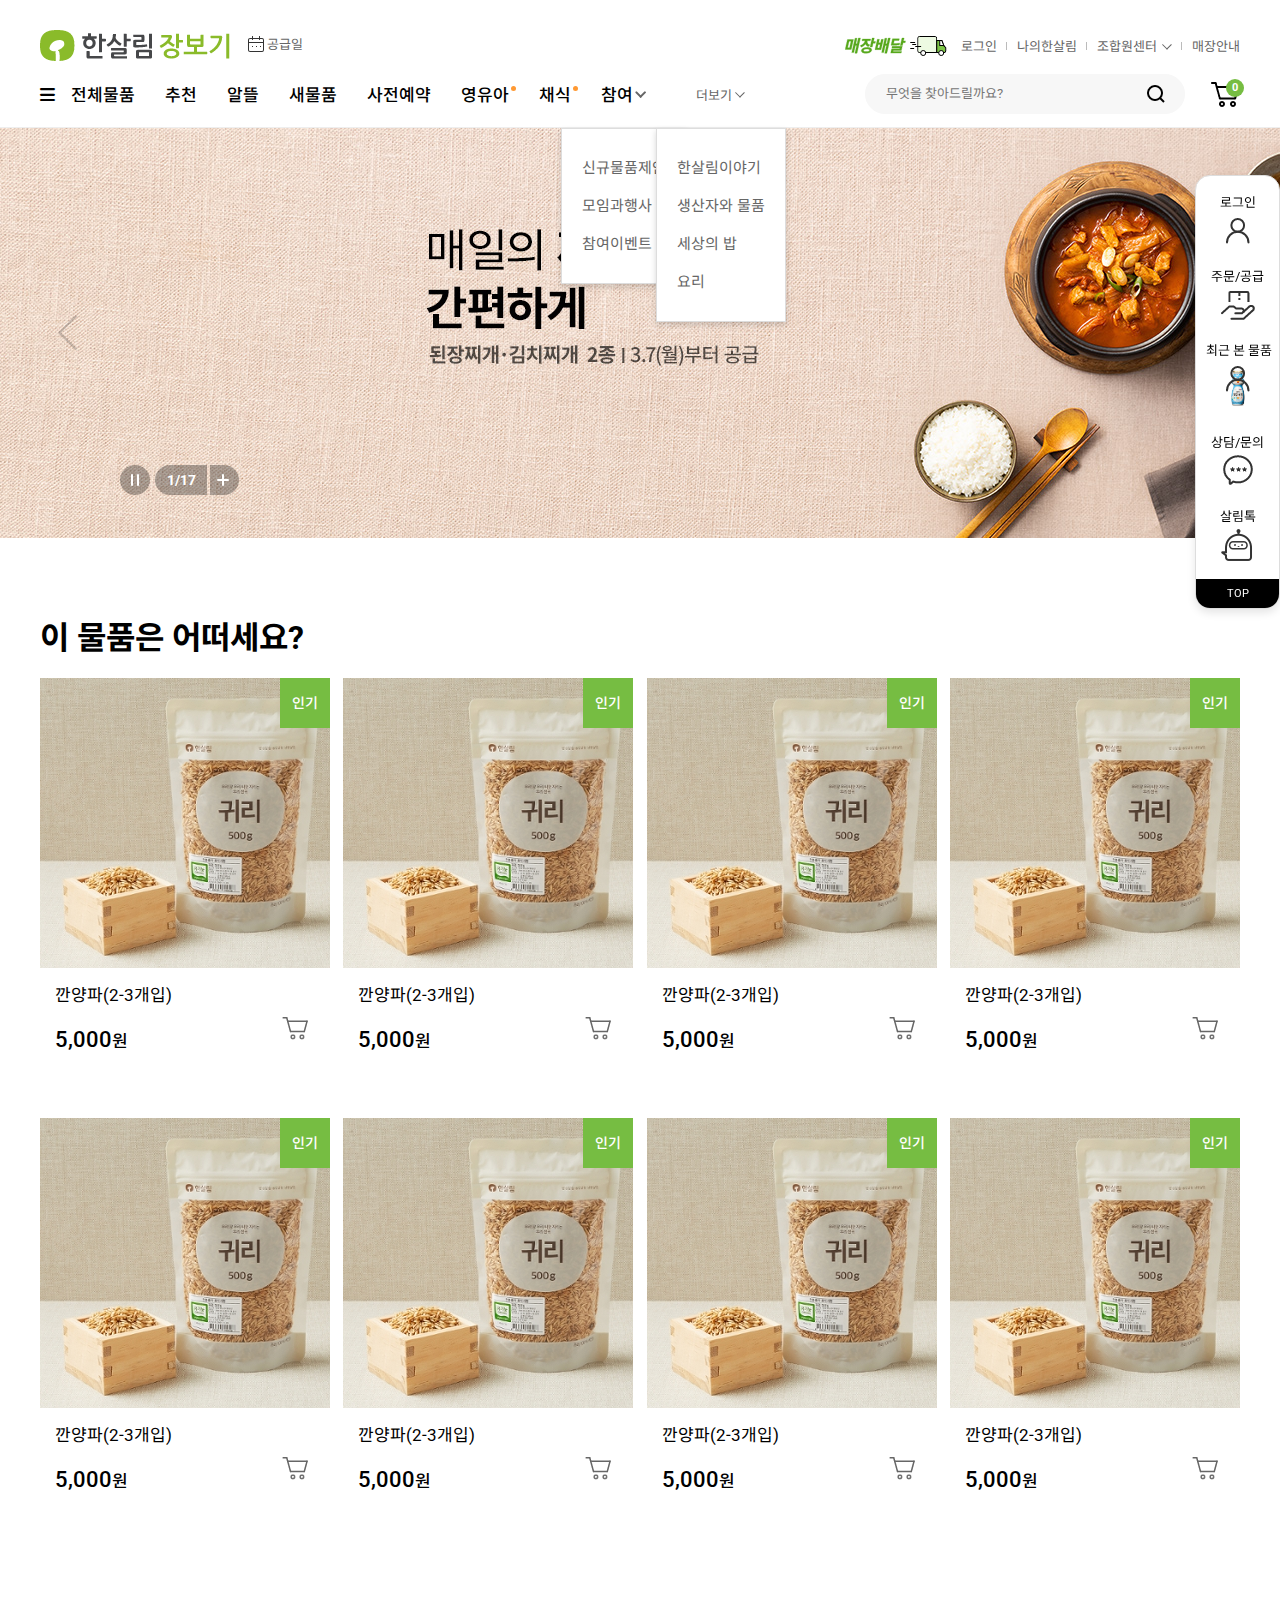
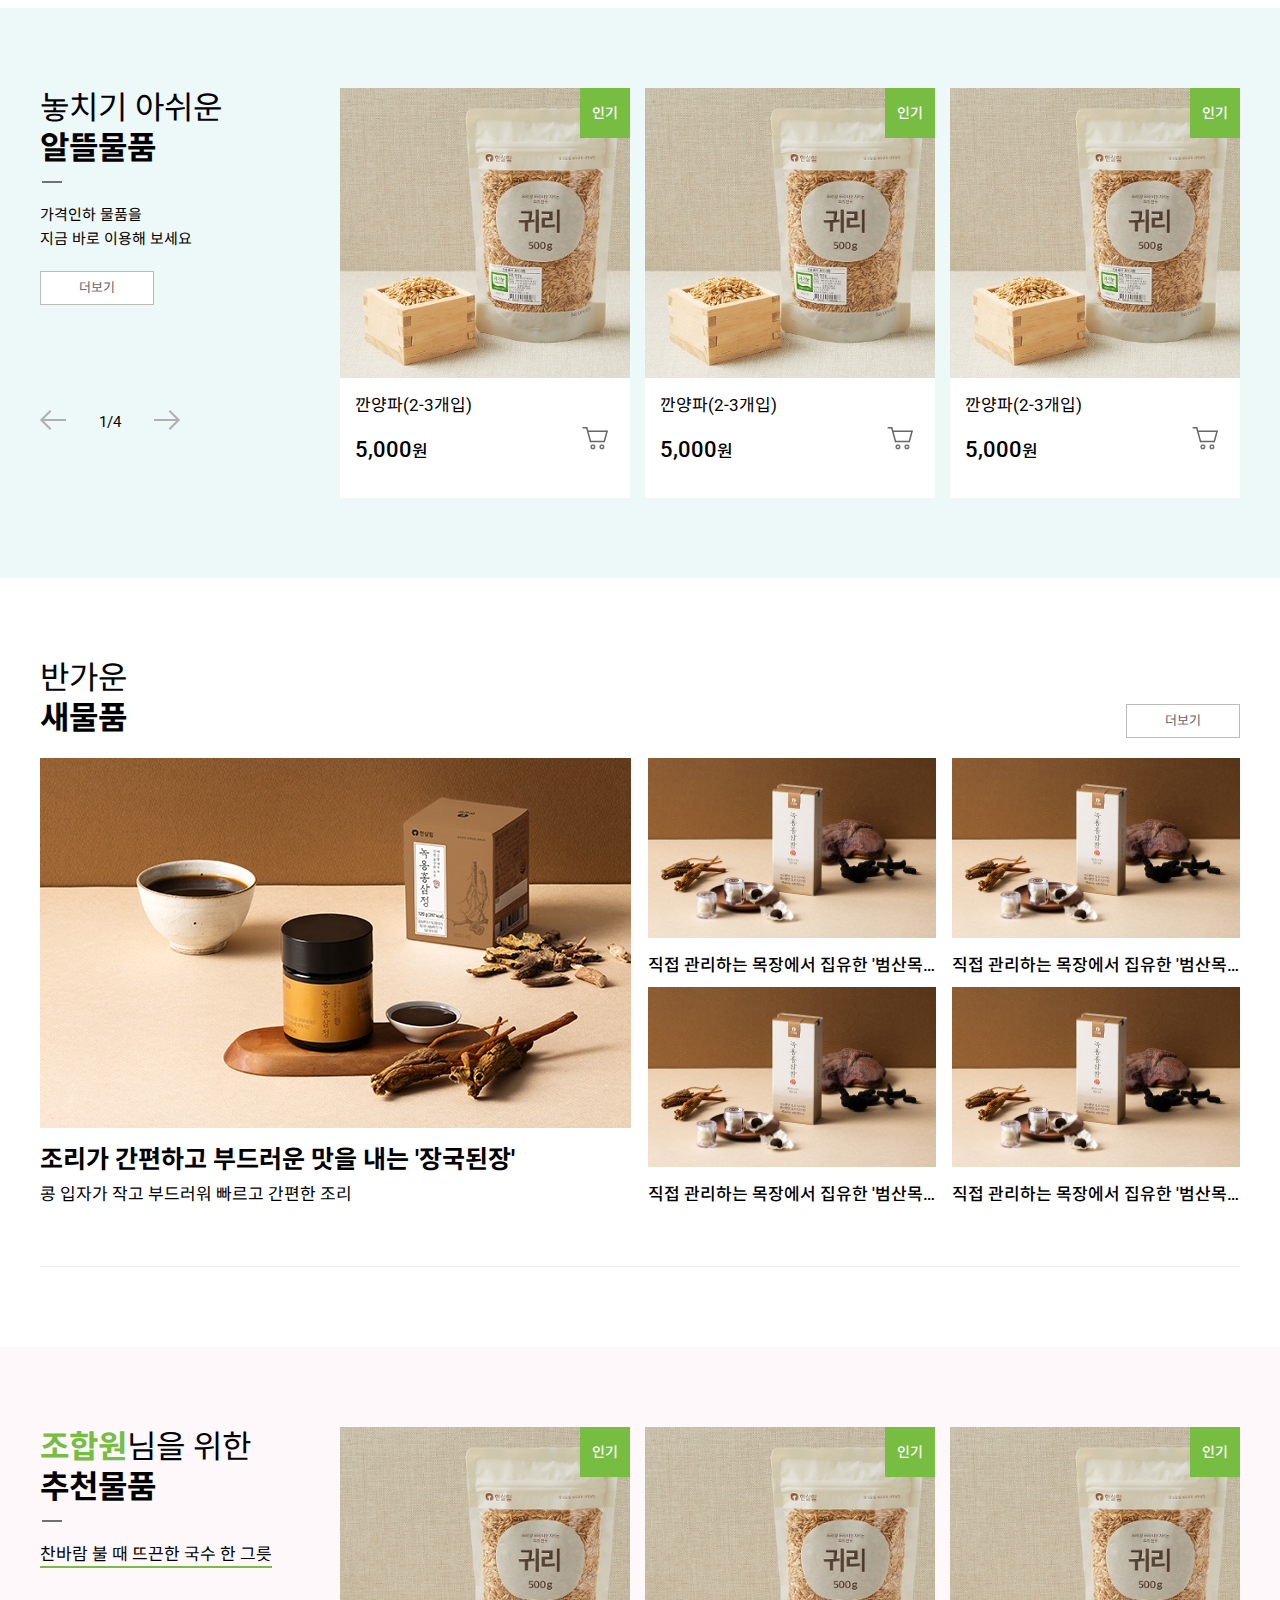
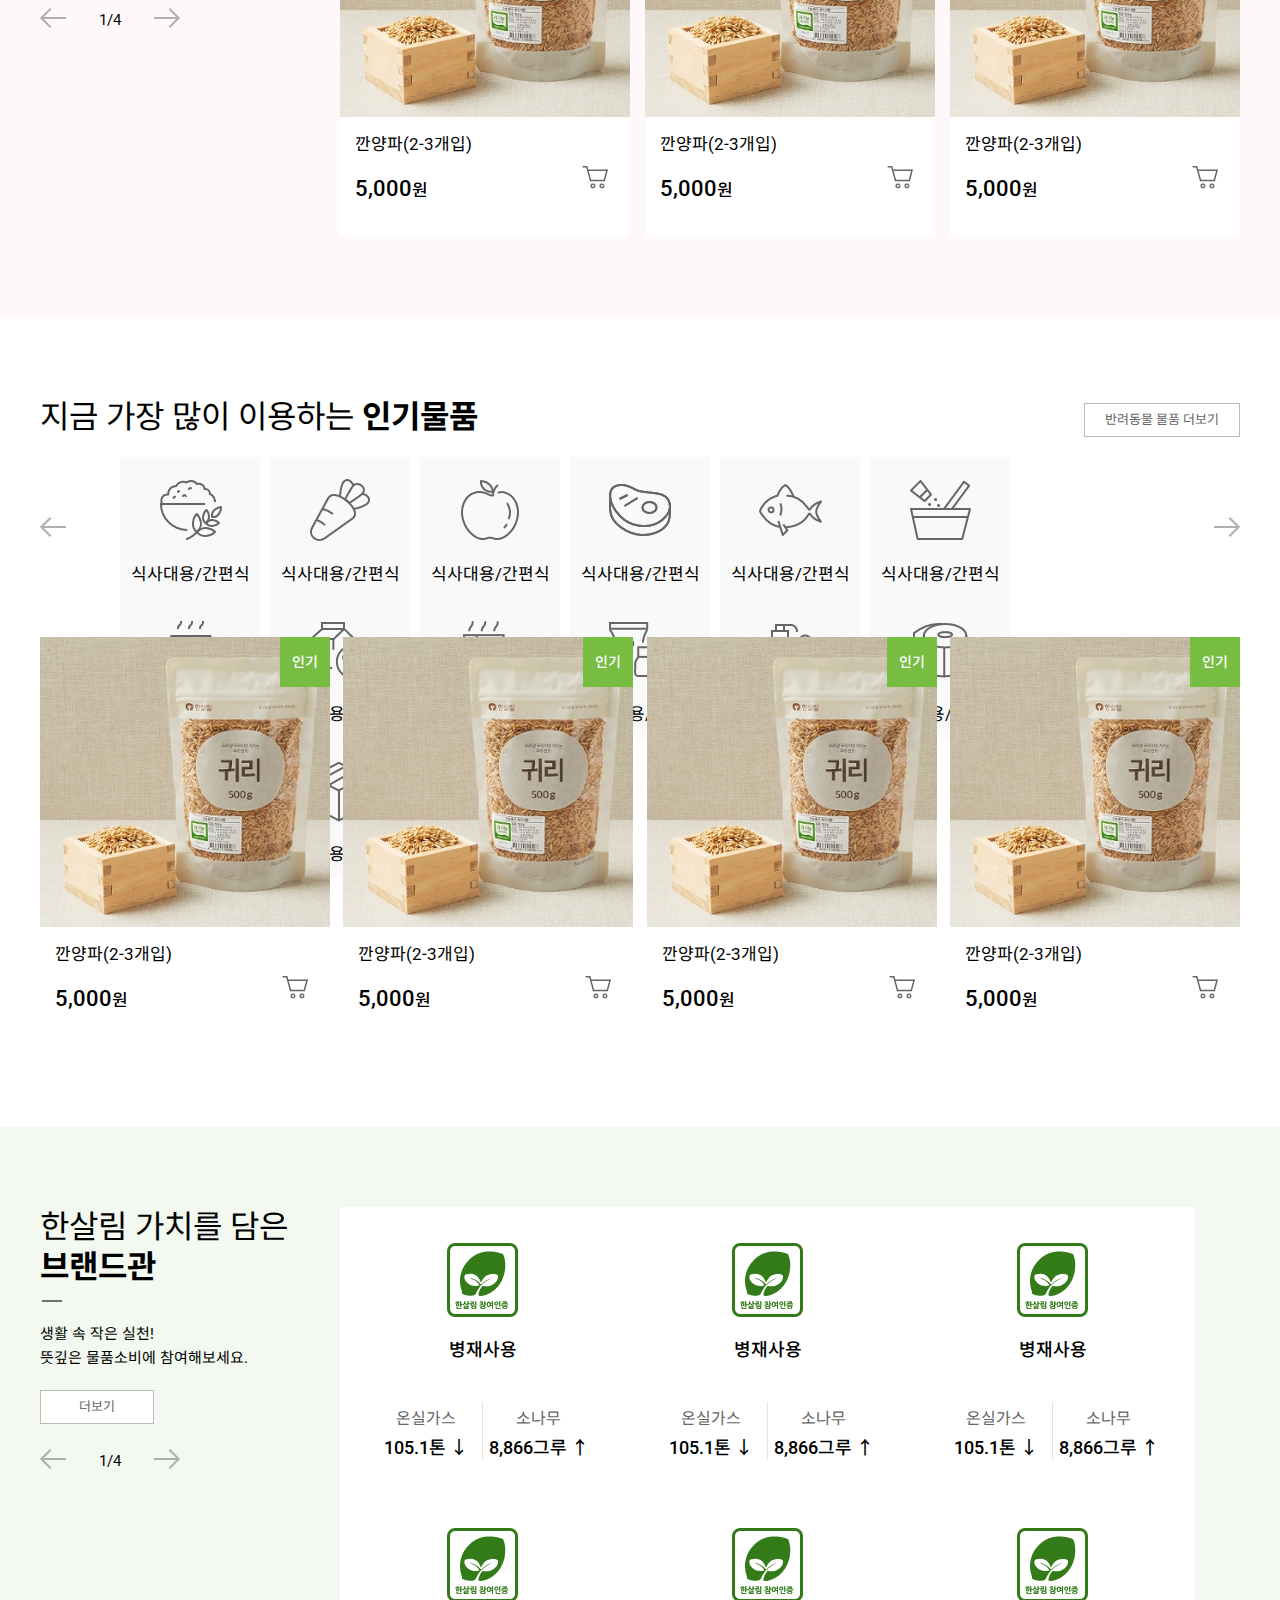
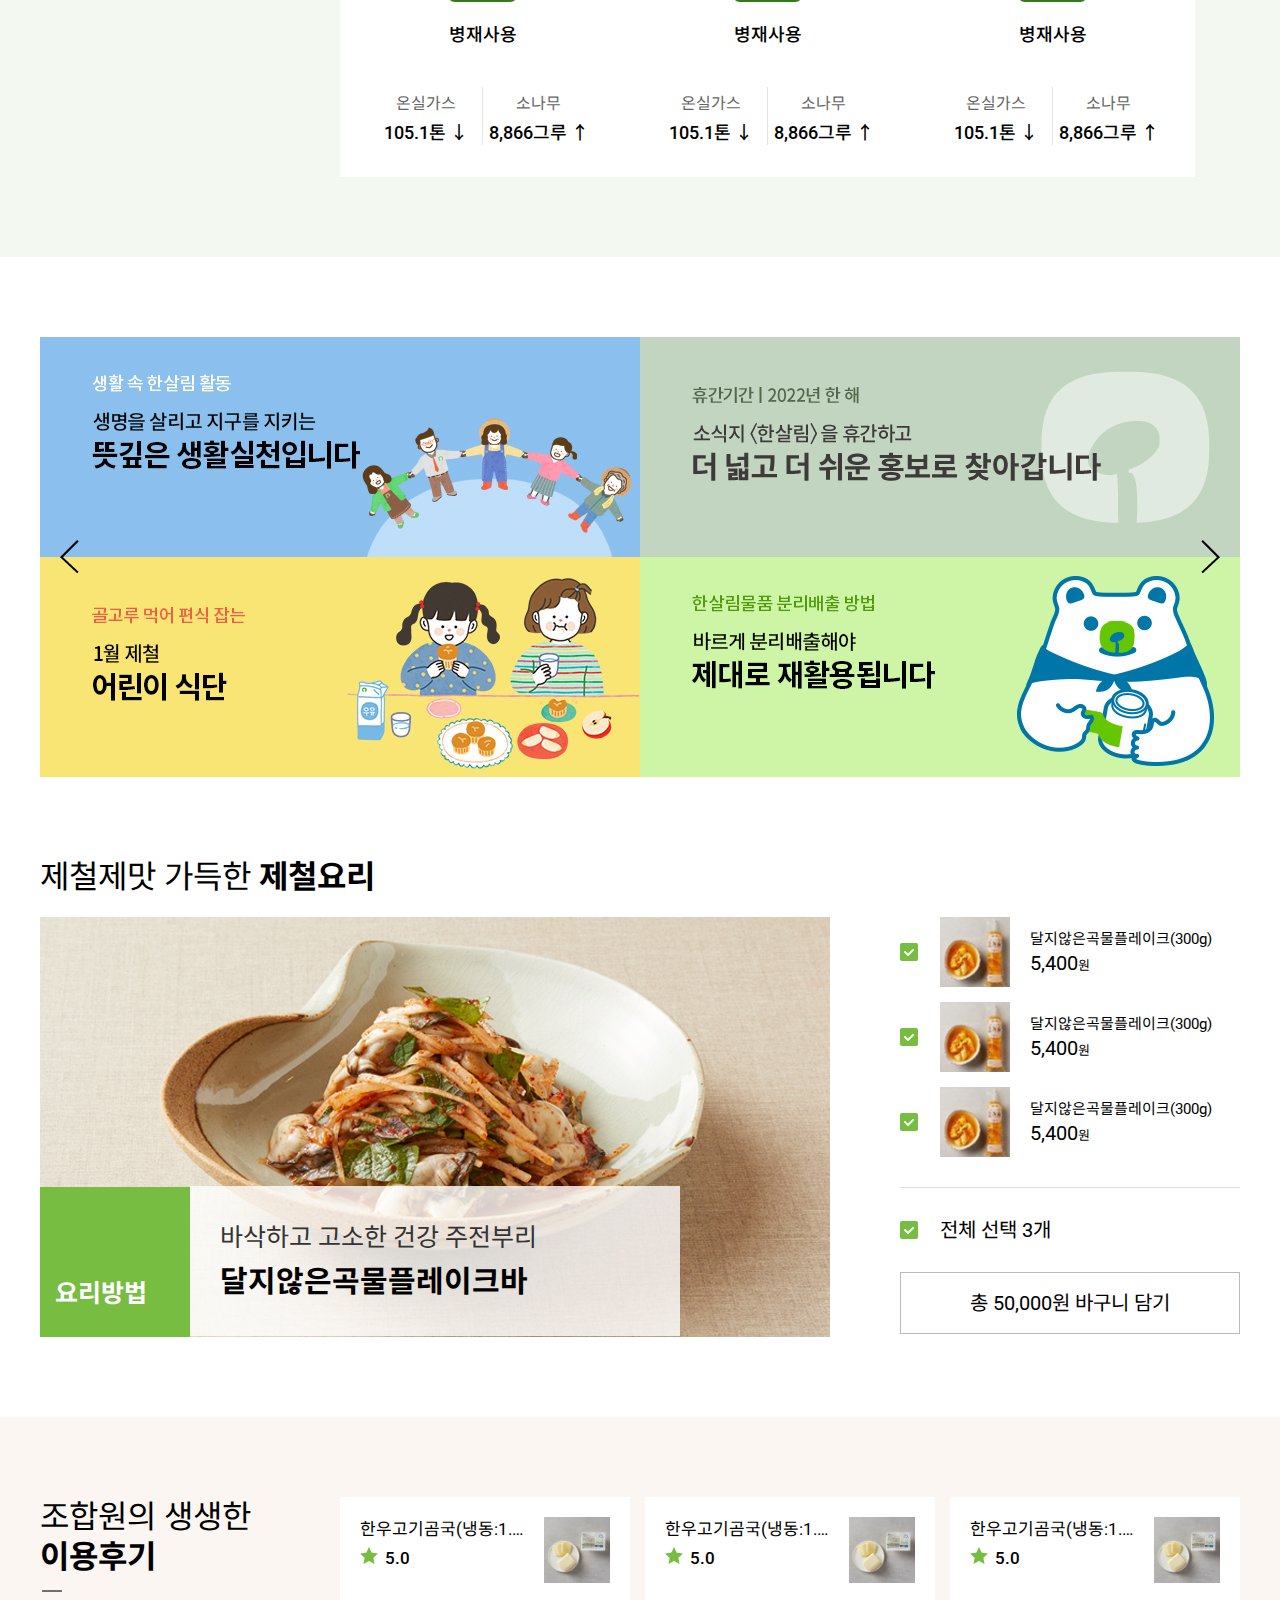
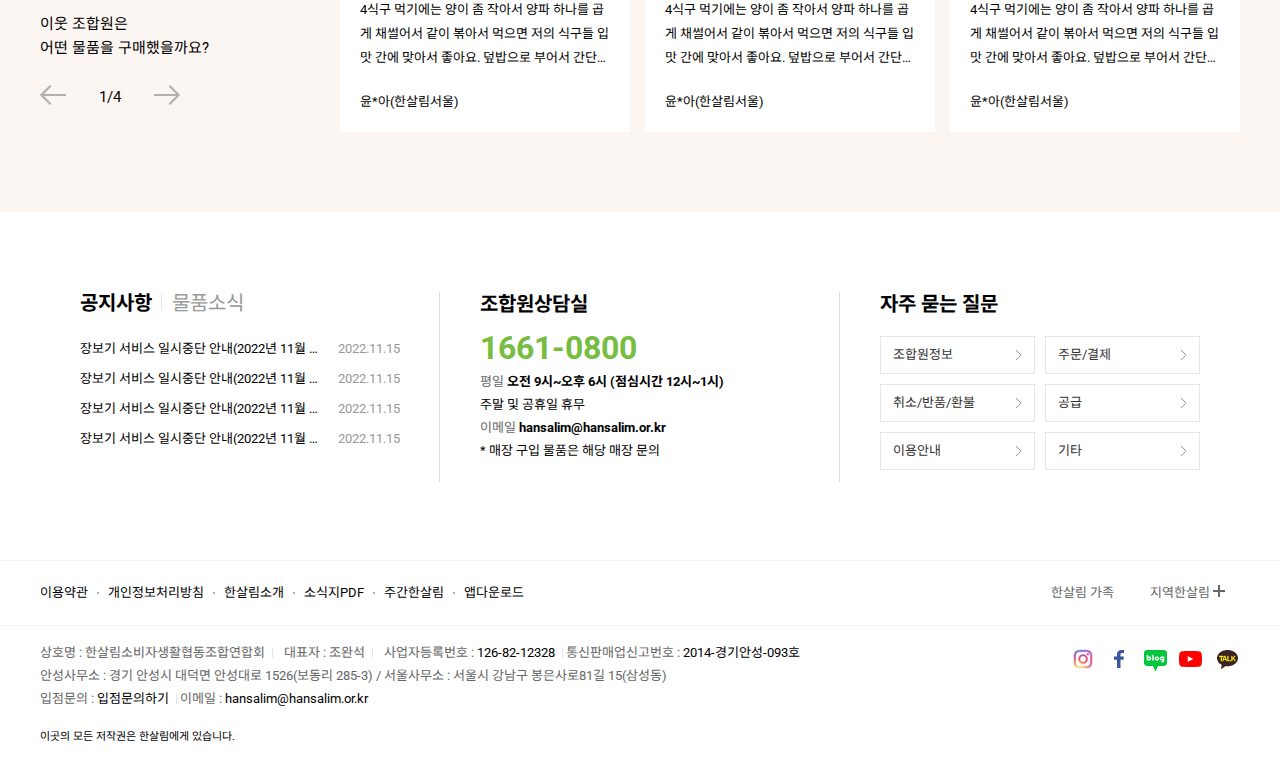
==== commit ff4ac565: "기본 레이아웃 완성" ====
--- a/index.html
+++ b/index.html
@@ -89,7 +89,7 @@
         <!-- CSS3 적용 -->
         <script src="js/prefixfree.min.js"></script>
         <!-- css 초기화 -->
-        <link rel="stylesheet" href="css/main.css" />
+        <link rel="stylesheet" href="css/normalize.css" />
         <!-- fontawsome -->
         <link
             rel="stylesheet"
@@ -98,19 +98,54 @@
             crossorigin="anonymous"
             referrerpolicy="no-referrer"
         />
-        <link rel="stylesheet" href="css/test.css" />
+        <link rel="stylesheet" href="css/main.css" />
     </head>
     <body>
+        <!-- 고정 메뉴 -->
+        <div class="fix-menu">
+            <ul class="fix-list">
+                <li>
+                    <a href="#" class="fix-login">
+                        <span>로그인</span>
+                    </a>
+                </li>
+                <li>
+                    <a href="#" class="fix-shop">
+                        <span>주문/공급</span>
+                    </a>
+                </li>
+                <li>
+                    <span>최근 본 물품</span>
+                    <a href="#" class="good-recent">
+                        <img src="images/best_1.jpg" alt="" />
+                    </a>
+                </li>
+                <li>
+                    <a href="#" class="fix-qa">
+                        <span>상담/문의</span>
+                    </a>
+                </li>
+                <li>
+                    <a href="#" class="fix-talk">
+                        <span>살림톡</span>
+                    </a>
+                </li>
+            </ul>
+            <button class="fix-top">top</button>
+        </div>
         <!-- 기본레이아웃 -->
         <div class="wrap">
-            <!--  상단-->
+            <!-- 상단 -->
             <header class="header">
                 <div class="container">
                     <div class="header-top clearfix">
                         <div class="header-top-left">
                             <a href="index.html" class="logo">
-                                <img src="images/logo.png" alt="한살림정보"
-                            /></a>
+                                <img
+                                    src="images/logo.png"
+                                    alt="한살림 장보기"
+                                />
+                            </a>
                             <button class="bt-schedule">
                                 <img
                                     src="images/icoLocation.png"
@@ -123,11 +158,8 @@
                             <a href="#" class="track">
                                 <img src="images/icoDlvr.png" alt="배송조회" />
                             </a>
-
                             <ul class="member-list clearfix">
-                                <li>
-                                    <a href="#" class="login">로그인</a>
-                                </li>
+                                <li><a href="#">로그인</a></li>
                                 <li><a href="#">나의한살림</a></li>
                                 <li>
                                     <a href="#" class="center-more"
@@ -151,7 +183,7 @@
                     </div>
 
                     <div class="header-main clearfix">
-                        <!-- 헤더메인왼쪽 -->
+                        <!-- 헤더 메인 왼쪽 -->
                         <div class="header-main-left">
                             <nav class="nav">
                                 <ul class="gnb clearfix">
@@ -169,7 +201,7 @@
                                     <li><a href="#" class="ball">채식</a></li>
                                     <li>
                                         <button class="join-bt">
-                                            참여 <i class="join-bt-icon"></i>
+                                            참여<i class="join-bt-icon"></i>
                                         </button>
                                         <ul class="join-list">
                                             <li>
@@ -193,8 +225,8 @@
                                 </ul>
                             </div>
                         </div>
-                        <!-- //헤더메인왼쪽 -->
-                        <!--헤더메인 오른쪽  -->
+                        <!--// 헤더 메인 왼쪽 -->
+                        <!-- 헤더 메인 오른쪽 -->
                         <div class="header-main-right clearfix">
                             <form action="" method="get" class="search-form">
                                 <input
@@ -204,16 +236,15 @@
                                 />
                                 <input type="submit" class="search-bt" />
                             </form>
-
                             <a href="#" class="bucket">
                                 <span class="bucket-count">0</span>
                             </a>
                         </div>
-                        <!--//헤더 메인 오른쪽  -->
+                        <!--// 헤더 메인 오른쪽 -->
                     </div>
                 </div>
             </header>
-            <!--비주얼  -->
+            <!-- 비주얼 -->
             <section class="visual">
                 <div class="visual-slide">
                     <div class="visual-slide-page">
@@ -232,7 +263,6 @@
                     <button class="visual-more"></button>
                 </div>
             </section>
-
             <!-- 오늘의 상품 -->
             <section class="today">
                 <div class="container">
@@ -385,11 +415,11 @@
                     <div class="layout-wrap clearfix">
                         <div class="layout-left">
                             <h2 class="section-title section-bar">
-                                놓치기 아쉬운<br />
+                                놓치기 아쉬운 <br />
                                 <b>알뜰물품</b>
                             </h2>
                             <p class="section-title-txt">
-                                가격인하 물품을<br />
+                                가격인하 물품을 <br />
                                 지금 바로 이용해 보세요
                             </p>
                             <a href="#" class="section-bt">더보기</a>
@@ -402,7 +432,7 @@
                         <div class="layout-right">
                             <!-- 알뜰상품 슬라이드 -->
                             <div class="good-slide clearfix">
-                                <div class="good-box clearfix">
+                                <div class="good-box">
                                     <!-- 제품이미지 -->
                                     <a href="#" class="good-img">
                                         <img src="images/good.jpg" alt="제품" />
@@ -454,6 +484,7 @@
                                     <button class="good-add-cart"></button>
                                 </div>
                             </div>
+                            <!--// 알뜰상품 슬라이드  -->
                         </div>
                     </div>
                 </div>
@@ -522,15 +553,14 @@
                     <!--// 새물품 내용 -->
                 </div>
             </section>
-            <!--추천 물품  -->
+            <!-- 추천물품 -->
             <section class="recommend">
                 <div class="container">
                     <div class="layout-wrap clearfix">
                         <div class="layout-left">
                             <h2 class="section-title section-bar">
-                                <b class="blue">조합원</b>님을 위한<br /><b
-                                    >추천물품</b
-                                >
+                                <b class="blue">조합원</b>님을 위한 <br />
+                                <b>추천물품</b>
                             </h2>
                             <p class="section-title-txt">
                                 찬바람 불 때 뜨끈한 국수 한 그릇
@@ -542,8 +572,9 @@
                             </div>
                         </div>
                         <div class="layout-right">
+                            <!-- 추천상품 슬라이드 -->
                             <div class="good-slide clearfix">
-                                <div class="good-box clearfix">
+                                <div class="good-box">
                                     <!-- 제품이미지 -->
                                     <a href="#" class="good-img">
                                         <img src="images/good.jpg" alt="제품" />
@@ -595,6 +626,7 @@
                                     <button class="good-add-cart"></button>
                                 </div>
                             </div>
+                            <!--// 추천상품 슬라이드  -->
                         </div>
                     </div>
                 </div>
@@ -701,7 +733,6 @@
                                     >식사대용/간편식</span
                                 >
                             </a>
-
                             <a href="#">
                                 <span
                                     class="popular-cate-icon cate-icon-12"
@@ -710,7 +741,6 @@
                                     >식사대용/간편식</span
                                 >
                             </a>
-
                             <a href="#">
                                 <span
                                     class="popular-cate-icon cate-icon-13"
@@ -719,7 +749,6 @@
                                     >식사대용/간편식</span
                                 >
                             </a>
-
                             <a href="#">
                                 <span
                                     class="popular-cate-icon cate-icon-14"
@@ -729,8 +758,9 @@
                                 >
                             </a>
                         </div>
-
-                        <div class="popular-slide-next"><span>다음</span></div>
+                        <div class="popular-slide-next">
+                            <span>다음</span>
+                        </div>
                     </div>
                     <!-- 인기물품 목록 -->
                     <div class="good-wrap clearfix no-mb">
@@ -806,7 +836,7 @@
                     <!--// 인기물품 목록 -->
                 </div>
             </section>
-            <!--  브랜드관-->
+            <!-- 브랜드관 -->
             <section class="brand">
                 <div class="container">
                     <div class="layout-wrap clearfix">
@@ -815,8 +845,9 @@
                                 한살림 가치를 담은 <br />
                                 <b>브랜드관</b>
                             </h2>
+
                             <p class="section-title-txt">
-                                생활 속 작은 실천!<br />
+                                생활 속 작은 실천! <br />
                                 뜻깊은 물품소비에 참여해보세요.
                             </p>
                             <a href="#" class="section-bt">더보기</a>
@@ -826,8 +857,6 @@
                                 <button class="slide-next">다음</button>
                             </div>
                         </div>
-
-                        <!-- 브랜드 슬라이드 -->
                         <div class="layout-right">
                             <!-- 브랜드 슬라이드 -->
                             <div class="brand-slide clearfix">
@@ -994,8 +1023,8 @@
                                     </a>
                                 </div>
                             </div>
-                        </div>
-                        <!--// 브랜드 슬라이드 -->
+                            <!--// 브랜드 슬라이드 -->
+                        </div>
                     </div>
                 </div>
             </section>
@@ -1031,7 +1060,6 @@
                             <a href="#">
                                 <img src="images/cook_main.jpg" alt="요리" />
                                 <div class="season-info">
-                                    <!-- 정보 -->
                                     <h3>요리방법</h3>
                                     <p>
                                         <span
@@ -1049,12 +1077,12 @@
                                         <div class="season-good clearfix">
                                             <input
                                                 type="checkbox"
-                                                id="ch2"
+                                                id="ch1"
                                                 class="season-good-check"
                                                 checked
                                             />
                                             <label
-                                                for="ch2"
+                                                for="ch1"
                                                 class="season-label"
                                             >
                                                 라벨
@@ -1199,10 +1227,10 @@
                                         라벨
                                     </label>
 
-                                    전체선택 <em>3</em>개
+                                    전체 선택 <em>3</em>개
                                 </div>
                                 <a href="#" class="buy-good">
-                                    총 <em>50,000</em>원 장바구니 담기
+                                    총 <em>50,000</em>원 바구니 담기
                                 </a>
                             </div>
                         </div>
@@ -1327,9 +1355,213 @@
                 </div>
             </section>
             <!-- 커뮤니티 -->
-            <section class="community"><div class="container"></div></section>
-            <!--  하단-->
-            <footer class="footer"><div class="container"></div></footer>
+            <section class="community">
+                <div class="container clearfix">
+                    <div class="community-notice community-line">
+                        <dl class="clearfix">
+                            <dt>
+                                <button
+                                    class="community-bt community-bt-active"
+                                >
+                                    공지사항
+                                </button>
+                            </dt>
+                            <dd class="community-visible-active">
+                                <ul class="notice-list">
+                                    <li>
+                                        <a href="#">
+                                            <span>
+                                                장보기 서비스 일시중단
+                                                안내(2022년 11월 12일(토) 02시 ~
+                                                12일(토) 03시)</span
+                                            ><em>2022.11.15</em></a
+                                        >
+                                    </li>
+                                    <li>
+                                        <a href="#">
+                                            <span>
+                                                장보기 서비스 일시중단
+                                                안내(2022년 11월 12일(토) 02시 ~
+                                                12일(토) 03시)</span
+                                            ><em>2022.11.15</em></a
+                                        >
+                                    </li>
+                                    <li>
+                                        <a href="#">
+                                            <span>
+                                                장보기 서비스 일시중단
+                                                안내(2022년 11월 12일(토) 02시 ~
+                                                12일(토) 03시)</span
+                                            ><em>2022.11.15</em></a
+                                        >
+                                    </li>
+                                    <li>
+                                        <a href="#">
+                                            <span>
+                                                장보기 서비스 일시중단
+                                                안내(2022년 11월 12일(토) 02시 ~
+                                                12일(토) 03시)</span
+                                            ><em>2022.11.15</em></a
+                                        >
+                                    </li>
+                                </ul>
+                            </dd>
+
+                            <dt>
+                                <button class="community-bt">물품소식</button>
+                            </dt>
+
+                            <dd>
+                                <ul class="notice-list">
+                                    <li>
+                                        <a href="#">
+                                            <span>
+                                                장보기 서비스 일시중단
+                                                안내(2022년 11월 12일(토) 02시 ~
+                                                12일(토) 03시)</span
+                                            ><em>2022.11.15</em></a
+                                        >
+                                    </li>
+                                    <li>
+                                        <a href="#">
+                                            <span>
+                                                장보기 서비스 일시중단
+                                                안내(2022년 11월 12일(토) 02시 ~
+                                                12일(토) 03시)</span
+                                            ><em>2022.11.15</em></a
+                                        >
+                                    </li>
+                                    <li>
+                                        <a href="#">
+                                            <span>
+                                                장보기 서비스 일시중단
+                                                안내(2022년 11월 12일(토) 02시 ~
+                                                12일(토) 03시)</span
+                                            ><em>2022.11.15</em></a
+                                        >
+                                    </li>
+                                    <li>
+                                        <a href="#">
+                                            <span>
+                                                장보기 서비스 일시중단
+                                                안내(2022년 11월 12일(토) 02시 ~
+                                                12일(토) 03시)</span
+                                            ><em>2022.11.15</em></a
+                                        >
+                                    </li>
+                                </ul>
+                            </dd>
+                        </dl>
+                    </div>
+                    <div class="community-info community-line">
+                        <h3>조합원상담실</h3>
+                        <a href="tel:1661-0800" class="tel">1661-0800</a>
+                        <ul class="community-info-list">
+                            <li>
+                                <span class="t1">평일</span>
+                                <b>오전 9시~오후 6시 (점심시간 12시~1시)</b>
+                            </li>
+                            <li><span class="t2">주말 및 공휴일 휴무</span></li>
+                            <li>
+                                <span class="t1">이메일</span>
+                                <a href="mailto:hansalim@hansalim.or.kr"
+                                    >hansalim@hansalim.or.kr</a
+                                >
+                            </li>
+                            <li>
+                                <span class="t3"
+                                    >* 매장 구입 물품은 해당 매장 문의</span
+                                >
+                            </li>
+                        </ul>
+                    </div>
+                    <div class="community-help">
+                        <h3>자주 묻는 질문</h3>
+                        <ul class="community-hlep-list clearfix">
+                            <li><a href="#">조합원정보</a></li>
+                            <li><a href="#">주문/결제</a></li>
+                            <li><a href="#">취소/반품/환불</a></li>
+                            <li><a href="#">공급</a></li>
+                            <li><a href="#">이용안내</a></li>
+                            <li><a href="#">기타</a></li>
+                        </ul>
+                    </div>
+                </div>
+            </section>
+            <!-- 하단 -->
+            <footer class="footer">
+                <div class="footer-top">
+                    <div class="container clearfix">
+                        <ul class="footer-menu clearfix">
+                            <li><a href="#">이용약관</a></li>
+                            <li><a href="#">개인정보처리방침</a></li>
+                            <li><a href="#">한살림소개</a></li>
+                            <li><a href="#">소식지PDF</a></li>
+                            <li><a href="#">주간한살림</a></li>
+                            <li><a href="#">앱다운로드</a></li>
+                        </ul>
+                        <button class="footer-link">
+                            한살림 가족 <span class="blank"></span>
+                            지역한살림
+                        </button>
+                    </div>
+                </div>
+
+                <div class="footer-main">
+                    <div class="container clearfix">
+                        <div class="footer-copy">
+                            <ul class="copy-list">
+                                <li>
+                                    <span
+                                        >상호명 :
+                                        한살림소비자생활협동조합연합회</span
+                                    >
+                                    <span>대표자 : 조완석</span>
+                                    <span
+                                        >사업자등록번호 :
+                                        <a href="#">126-82-12328</a></span
+                                    >
+                                    <span
+                                        >통신판매업신고번호 :
+                                        <a href="#"
+                                            >2014-경기안성-093호</a
+                                        ></span
+                                    >
+                                </li>
+                                <li>
+                                    안성사무소 : 경기 안성시 대덕면 안성대로
+                                    1526(보동리 285-3) / 서울사무소 : 서울시
+                                    강남구 봉은사로81길 15(삼성동)
+                                </li>
+                                <li>
+                                    <span
+                                        >입점문의 :
+                                        <a href="#">입점문의하기</a></span
+                                    >
+                                    <span
+                                        >이메일 :
+                                        <a href="mailto:hansalim@hansalim.or.kr"
+                                            >hansalim@hansalim.or.kr</a
+                                        ></span
+                                    >
+                                </li>
+                            </ul>
+                            <span class="copy-txt"
+                                >이곳의 모든 저작권은 한살림에게 있습니다.</span
+                            >
+                        </div>
+                        <div class="footer-sns">
+                            <ul class="sns-list clearfix">
+                                <li><a href="#" class="is"></a></li>
+                                <li><a href="#" class="fb"></a></li>
+                                <li><a href="#" class="nb"></a></li>
+                                <li><a href="#" class="yt"></a></li>
+                                <li><a href="#" class="kk"></a></li>
+                            </ul>
+                        </div>
+                    </div>
+                </div>
+            </footer>
         </div>
     </body>
 </html>
--- a/css/main.css
+++ b/css/main.css
@@ -1,27 +1,30 @@
-@charset "utf-8";
+@charset 'utf-8';
 @import url("https://fonts.googleapis.com/css2?family=Noto+Sans+KR:wght@100;400;500;700;900&family=Roboto:wght@100;300;400;500;700;900&display=swap");
-
 * {
     margin: 0;
     padding: 0;
     box-sizing: border-box;
     outline-style: none;
 }
+
+ul {
+    list-style: none;
+}
+
 a {
     color: #000;
     text-decoration: none;
 }
-ul,
-li {
-    list-style: none;
-}
+
+img {
+    vertical-align: middle;
+    border: 0;
+}
+
 html {
-    font-size: 15px;
-}
-img {
-    border: 0;
-    vertical-align: top;
-}
+    font-size: 16px;
+}
+
 body {
     font-family: "Roboto", "Noto Sans KR", sans-serif;
     font-size: 15px;
@@ -30,23 +33,117 @@
     font-weight: 400;
     color: #000;
 }
-/* 섹션레이아웃 공통패딩 */
+/* 고정 메뉴 */
+.fix-menu {
+    position: fixed;
+    right: 0;
+    top: 175px;
+    display: block;
+    width: 85px;
+
+    z-index: 999999;
+    background: #fff;
+    border: 1px solid #ddd;
+    border-radius: 15px;
+    box-shadow: 0 4px 9px 0 rgb(0 0 0 / 10%);
+    padding-top: 15px;
+    padding-left: 10px;
+    padding-right: 10px;
+    padding-bottom: 29px;
+
+    overflow: hidden;
+}
+
+.fix-list {
+    position: relative;
+    display: block;
+}
+.fix-list > li {
+    position: relative;
+    display: block;
+    text-align: center;
+    font-size: 13px;
+    white-space: nowrap;
+
+    margin-bottom: 10px;
+}
+.fix-list > li > a {
+    position: relative;
+    display: block;
+}
+.fix-list > li > a::after {
+    content: "";
+    position: relative;
+    display: inline-block;
+    width: 36px;
+    height: 32px;
+    background: url("../images/icoFloating.png") no-repeat;
+}
+
+.fix-list > li span {
+    position: relative;
+    display: block;
+}
+.fix-login::after {
+    background-position: 0px 0px;
+}
+.fix-shop::after {
+    background-position: 0px -32px !important;
+}
+.good-recent {
+    display: inline-block !important;
+    width: 50px !important;
+    height: 50px !important;
+    overflow: hidden;
+}
+.good-recent img {
+    position: absolute;
+    left: 50%;
+    top: 50%;
+    /* 위치는 고정 내용!!! 만 변경 */
+    transform: translate(-50%, -50%);
+    width: 100%;
+}
+.fix-qa::after {
+    background-position: 0px calc(-32px * 2) !important;
+}
+.fix-talk::after {
+    background-position: 0px calc(-32px * 3) !important;
+}
+.fix-top {
+    position: absolute;
+    left: 0;
+    bottom: 0;
+    display: block;
+    width: 100%;
+    line-height: 29px;
+    text-align: center;
+    cursor: pointer;
+    border: 0;
+    background: #000;
+    color: #fff;
+    font-size: 11px;
+    text-transform: uppercase;
+}
+
+/* 공통요소 */
+.clearfix::after {
+    content: "";
+    position: relative;
+    display: block;
+    width: 100%;
+    clear: both;
+}
+.container {
+    position: relative;
+    display: block;
+    width: 1200px;
+    margin: 0 auto;
+}
+/* section 레이아웃 공통 패딩 */
 .wrap > section {
     padding: 80px 0;
 }
-.good-slide {
-    position: relative;
-    display: block;
-}
-.good-slide .good-box {
-    float: left;
-    margin-right: calc((100% - (290px * 3)) / 2);
-}
-.good-slide .good-box:last-child {
-    margin-right: 0;
-    float: right;
-}
-
 /* 타이틀 레이아웃 */
 .section-title {
     position: relative;
@@ -63,6 +160,25 @@
 .section-title .blue {
     color: #76bd42;
 }
+.section-bar {
+    padding-bottom: 15px;
+}
+.section-bar::after {
+    content: "";
+    position: absolute;
+    left: 2px;
+    bottom: 0;
+    width: 20px;
+    height: 2px;
+    background: #707070;
+}
+
+.section-title-txt {
+    position: relative;
+    display: block;
+    margin-bottom: 20px;
+}
+
 .section-bt {
     position: relative;
     display: block;
@@ -76,42 +192,39 @@
     font-size: 13px;
     transition: background 0.5s;
 }
-
 .section-bt:hover {
     background: #f9f9f9;
 }
-
+.slide-control {
+    position: relative;
+    display: block;
+    width: 140px;
+    margin-top: 0;
+}
 .slide-prev,
 .slide-next {
     position: absolute;
+    top: 0;
+    display: block;
     width: 26px;
     height: 20px;
-    top: 0;
+    border: 0;
     cursor: pointer;
-    border: 0;
     font-size: 0;
-
-    display: block;
 }
 .slide-prev {
     left: 0;
     background: url("../images/swiperArrP.png") no-repeat;
 }
 .slide-prev:hover {
-    background-position: 0 -20px;
-}
-
+    background-position: 0px -20px;
+}
 .slide-next {
     right: 0;
     background: url("../images/swiperArrN.png") no-repeat;
 }
 .slide-next:hover {
-    background-position: 0 -20px;
-}
-.slide-control {
-    position: relative;
-    display: block;
-    width: 140px;
+    background-position: 0px -20px;
 }
 
 .slide-pg {
@@ -119,51 +232,7 @@
     display: block;
     text-align: center;
 }
-.slide-control {
-    position: relative;
-    margin-top: 0;
-    width: 140px;
-    display: block;
-}
-/* 공통요소 */
-
-.clearfix::after {
-    content: "";
-    position: relative;
-
-    display: block;
-    width: 100%;
-    clear: both;
-}
-.container {
-    position: relative;
-    display: block;
-    width: 1200px;
-    margin: 0 auto;
-}
-.section-bar {
-    padding-bottom: 15px;
-}
-.section-bar::after {
-    position: absolute;
-    content: "";
-    left: 0;
-    bottom: 0;
-    width: 20px;
-    height: 2px;
-    background: #707070;
-}
-/* 타이틀 레이아웃 */
-
-.section-title-txt {
-    position: relative;
-    display: block;
-    margin-bottom: 20px;
-}
-.section-bt {
-    position: relative;
-    display: block;
-}
+
 /* 제품 기본 레이아웃 */
 .good-box {
     position: relative;
@@ -173,7 +242,6 @@
     background: #fff;
     overflow: hidden;
 }
-
 .good-img {
     position: relative;
     display: block;
@@ -184,11 +252,11 @@
 .good-img > img {
     transition: transform 0.5s;
 }
-
 .good-img:hover > img {
-    /* 위치는 그대로두고 보이는 것을 변형한다 */
+    /* 위치는 그대로 두고 보이는 것을 변형한다. */
     transform: scale(1.1);
 }
+
 .good-type {
     position: absolute;
     right: 0;
@@ -196,11 +264,11 @@
     display: block;
     width: 50px;
     height: 50px;
+    text-align: center;
     line-height: 50px;
-    text-align: center;
     color: #fff;
+    background: #76bd42;
     font-size: 14px;
-    background: #76bd42;
     font-weight: 500;
 }
 .good-info {
@@ -228,44 +296,22 @@
     font-size: 17px;
     font-style: normal;
 }
-
 .good-add-cart {
     position: absolute;
+    bottom: 45px;
     right: 20px;
-    bottom: 45px;
-
     display: block;
     width: 30px;
     height: 30px;
-    background: url("../images/btnCart.png") no-repeat;
+    background: url("../images/btnCartList.png") no-repeat;
     background-position: 0px 0px;
     border: 0;
     cursor: pointer;
 }
-.no-mb {
-    margin-bottom: 0;
-}
-.layout-wrap {
-    position: relative;
-    display: block;
-}
-
-.layout-left {
-    position: relative;
-    display: block;
-    float: left;
-    width: calc(100% - 900px);
-}
-.layout-right {
-    position: relative;
-    display: block;
-    float: right;
-    width: 900px;
-}
-/* 섹션 레이아웃 */
 .good-wrap {
     position: relative;
     display: block;
+    margin-bottom: 30px;
 }
 .good-wrap .good-box {
     float: left;
@@ -275,33 +321,63 @@
     margin-right: 0;
     float: right;
 }
+.no-mb {
+    margin-bottom: 0;
+}
+/* 섹션 레이아웃 */
+.layout-wrap {
+    position: relative;
+    display: block;
+}
+.layout-left {
+    position: relative;
+    display: block;
+    width: calc(100% - 900px);
+    float: left;
+}
+.layout-right {
+    position: relative;
+    display: block;
+    width: 900px;
+    float: right;
+}
+
+.good-slide {
+    position: relative;
+    display: block;
+}
+.good-slide .good-box {
+    float: left;
+    margin-right: calc((100% - (290px * 3)) / 2);
+}
+.good-slide .good-box:last-child {
+    margin-right: 0;
+    float: right;
+}
+
 /* 레이아웃 */
 .wrap {
     position: relative;
     display: block;
 }
-
-/*  상단 */
+/* 상단 */
 .header {
     position: relative;
     display: block;
-
-    z-index: 99999;
+    z-index: 9999;
+    background: #fff;
     border-bottom: 1px solid #eee;
-    background: #fff;
 }
 .header-top {
     position: relative;
     display: block;
-
     padding-top: 30px;
 }
 .header-top-left {
     position: relative;
     display: block;
-
-    float: left;
-    /* inline 엔턴키 공백 제거  */
+    float: left;
+    /* inline 코딩 엔터키 공백 생기는 거 제거 */
     font-size: 0;
     letter-spacing: 0;
 }
@@ -310,25 +386,26 @@
     display: inline-block;
     margin-right: 18px;
 }
-
 .bt-schedule {
     position: relative;
     display: inline-block;
     font-size: 13px;
     color: #666;
-    border: none;
+    border: 0;
     background: transparent;
     cursor: pointer;
-    vertical-align: 9px;
+
+    vertical-align: -3px;
 }
 .bt-schedule img {
-    vertical-align: -2px;
-}
+    vertical-align: -3px;
+}
+
 .header-top-right {
-    display: block;
-    position: relative;
+    position: relative;
+    display: block;
     float: right;
-    padding: 3px;
+    padding-top: 3px;
 }
 .track {
     position: relative;
@@ -337,23 +414,21 @@
 .member-list {
     position: relative;
     display: inline-block;
-    vertical-align: -3px;
-}
-
+    vertical-align: -9px;
+}
 .member-list > li {
-    display: block;
-    position: relative;
+    position: relative;
+    display: block;
     float: left;
     padding: 0 10px;
 }
 .member-list > li::after {
     content: "";
-
     position: absolute;
     right: 0;
     top: 7px;
+    width: 1px;
     height: 8px;
-    width: 1px;
     background: #bbb;
 }
 .member-list > li:last-child {
@@ -362,103 +437,100 @@
 .member-list > li:last-child::after {
     content: none;
 }
+
 .member-list > li > a {
-    display: block;
-    position: relative;
+    position: relative;
+    display: block;
     font-size: 13px;
     color: #666;
 }
-a.center-more {
+/* .center-more 는 js 연동 */
+.center-more {
     padding-right: 15px;
 }
 .center-more::after {
-    /*  많이 쓰임 */
     content: "";
     position: absolute;
+    right: 0;
     top: 50%;
-    right: 0;
     transform: translateY(-50%);
+
     display: block;
     width: 10px;
     height: 6px;
-    background-position: 0px 0px;
-
     background: url("../images/icoMyMenu.png") no-repeat;
+    background-position: 0px 0px;
+}
+.center-more:hover::after {
+    background-position: 0px -6px;
 }
 .center-list {
-    display: none;
     position: absolute;
     left: 50%;
     transform: translateX(-50%);
     top: 25px;
-    padding: 10px;
+    display: none;
+    padding: 20px;
     border: 1px solid #ddd;
     background: #fff;
     box-shadow: 0 3px 6px 0 rgb(0 0 0 / 16%);
     z-index: 1;
 }
 .center-list > li {
-    display: block;
-    position: relative;
+    position: relative;
+    display: block;
 }
 .center-list > li > a {
-    display: block;
-    position: relative;
+    position: relative;
+    display: block;
     color: #666;
     font-size: 13px;
+    /* 줄내림 하지 않음. */
     white-space: nowrap;
-
-    /* 줄내림 놉 */
-}
-.center-more:hover {
-    background-position: 0px -6px;
-    text-decoration: underline;
-    text-underline-position: under;
-    text-decoration-thickness: 2px;
 }
 
 .header-main {
-    display: block;
-    position: relative;
+    position: relative;
+    display: block;
     padding: 13px 0;
 }
 .header-main-left {
-    display: block;
-    position: relative;
+    position: relative;
+    display: block;
     float: left;
 }
 .nav {
-    display: inline-block;
-    position: relative;
+    position: relative;
+    display: inline-block;
     padding-top: 12px;
     margin-right: 45px;
 }
-
 .gnb {
-    display: block;
-    position: relative;
+    position: relative;
+    display: block;
 }
 .gnb > li {
-    display: block;
-    position: relative;
-    float: left;
-
+    position: relative;
+    display: block;
+    float: left;
     margin-right: 30px;
 }
 .gnb > li:last-child {
     margin-right: 0;
 }
+
 .gnb > li > a {
-    display: block;
-    position: relative;
-    font-weight: 500;
+    position: relative;
+    display: block;
     font-size: 17px;
     color: #000;
+    font-weight: 500;
     line-height: 19px;
 }
 .gnb > li > a:hover {
-    background: #76bd42;
-}
+    color: #76bd42;
+}
+
 .ball::after {
     content: "";
     position: absolute;
@@ -469,28 +541,28 @@
     background: #ff9933;
     border-radius: 50%;
 }
+
 .all-bt {
-    display: block;
-    position: relative;
-    font-weight: 500;
+    position: relative;
+    display: block;
     font-size: 17px;
     color: #000;
+    font-weight: 500;
     cursor: pointer;
     border: 0;
     background: transparent;
     line-height: 19px;
 }
-.all-bt > i {
-    margin-right: 15px;
-    display: inline-block;
-    /* block 주면 줄내림됨 옆에 아무도못옴  */
+.all-bt i {
+    display: inline-block;
+    margin-right: 12px;
 }
 .join-bt {
-    display: block;
-
-    font-weight: 500;
+    position: relative;
+    display: block;
     font-size: 17px;
     color: #000;
+    font-weight: 500;
     cursor: pointer;
     border: 0;
     background: transparent;
@@ -499,7 +571,6 @@
 .join-bt:hover {
     color: #76bd42;
 }
-
 .join-bt-icon {
     position: relative;
     display: inline-block;
@@ -510,19 +581,24 @@
     vertical-align: 2px;
     margin-left: 2px;
 }
+.join-bt:hover .join-bt-icon {
+    background-position: 0px -8px;
+}
+
 .join-list,
 .more-menu-list {
     position: absolute;
     left: 50%;
-    /* 좌표가 아닌 보이는 영역의 내용을 이동한다 */
+    /* 좌표가 아닌 보이는 영역의 내용!!!!!!을 이동한다. */
     transform: translateX(-50%);
     top: 42px;
     display: block;
     padding: 20px;
-    background: white;
+    background: #fff;
     border: 1px solid #ddd;
     box-shadow: 0px 3px 6px 0px rgb(0 0 0 / 16%);
 }
+
 .join-list > li,
 .more-menu-list > li {
     position: relative;
@@ -530,39 +606,36 @@
     padding: 7px 0;
     text-align: left;
 }
+
 .join-list > li > a,
 .more-menu-list > li > a {
     position: relative;
     display: inline-block;
     font-size: 15px;
     color: #666;
-    line-height: 37px;
     white-space: nowrap;
     line-height: 19px;
 
-    border-bottom: 2px solid white;
+    border-bottom: 2px solid rgba(0, 0, 0, 0);
 }
 .join-list > li > a:hover,
 .more-menu-list > li > a:hover {
+    font-weight: 600;
+    color: #000;
+
+    border-bottom: 2px solid #000;
     /* text-decoration: underline;
-
   text-underline-position: under;
   text-decoration-thickness: 2px; */
-    border-bottom: 2px solid #000;
-    font-weight: 600;
-    color: #000;
-}
-.join-bt:hover .join-bt-icon {
-    background-position: 0px -8px;
-}
+}
+
 .more-menu {
-    display: inline-block;
-    position: relative;
+    position: relative;
+    display: inline-block;
 }
 .more-menu-bt {
-    display: inline-block;
-    position: relative;
-
+    position: relative;
+    display: inline-block;
     font-size: 13px;
     color: #666;
     cursor: pointer;
@@ -575,25 +648,26 @@
     display: inline-block;
     width: 10px;
     height: 6px;
-    background: url(../images/icoGnbArr3.png) no-repeat;
-    background-position: 0px 0px;
-    margin-right: 3px;
-    vertical-align: px;
+    background: url("../images/icoGnbArr3.png") no-repeat;
+    background-position: 0px 0px;
+    margin-left: 3px;
+    vertical-align: 2px;
 }
 .more-menu-bt:hover {
     color: #76bd42;
 }
-.more-menu-bt:hover > .more-menu-icon {
-    background-position: 0 -6px;
-}
+.more-menu-bt:hover .more-menu-icon {
+    background-position: 0px -6px;
+}
+
 .header-main-right {
-    display: block;
-    position: relative;
+    position: relative;
+    display: block;
     float: right;
 }
 .search-form {
-    display: block;
-    position: relative;
+    position: relative;
+    display: block;
     float: left;
 }
 .search-txt {
@@ -614,13 +688,12 @@
     border: 1px solid #76bd42;
     color: #000;
 }
-
 .search-bt {
     position: absolute;
+    right: 20px;
     top: 50%;
-    /*좌표는결정했는데 보이는내용물의 높이를 50%만큼 위로 올린다  */
+    /* 좌표는 결정하였으며 보이는 내용물!!!!!!!!의 높이를 50% 만큼만 위로 올린다. */
     transform: translateY(-50%);
-    right: 20px;
     display: block;
     border: 0;
     width: 18px;
@@ -630,43 +703,44 @@
     font-size: 0;
 }
 .bucket {
-    display: block;
-    position: relative;
+    position: relative;
+    display: block;
     width: 30px;
     height: 30px;
-    background: url("../images/btnCart.png");
+    background: url("../images/btnCart.png") no-repeat;
     font-size: 0;
     float: left;
     margin-top: 6px;
     margin-left: 25px;
 }
+
 .bucket-count {
     position: absolute;
-    display: block;
-    right: -5px;
+    right: -4px;
     top: -1px;
+    display: block;
     width: 18px;
     height: 18px;
-    line-height: 18px;
     text-align: center;
     color: #fff;
+    line-height: 18px;
     background: #76bd42;
     border-radius: 50%;
     font-size: 11px;
     font-weight: 700;
 }
-/*  비주얼 */
+/* 비주얼 */
 .visual {
-    display: block;
-    position: relative;
+    position: relative;
+    display: block;
     width: 100%;
     height: 410px;
     overflow: hidden;
     padding: 0 !important;
 }
 .visual-slide {
-    display: block;
-    position: relative;
+    position: relative;
+    display: block;
     width: 100%;
     height: 100%;
 }
@@ -683,43 +757,42 @@
     height: 100%;
     text-align: center;
 }
+/* 슬라이드 이전 다음 버튼 */
 .visual-prev,
 .visual-next {
     position: absolute;
-
     top: 50%;
-    /* 죄표고정 내용물만 옯김 */
+    /* 좌표는 고정 내용물!!!!만 옮긴다 */
     transform: translateY(-50%);
     display: block;
     border: 0;
     cursor: pointer;
     width: 64px;
     height: 64px;
+    font-size: 0;
     border-radius: 50%;
-}
-.visual-prev:hover {
-    background: rgb(0, 0, 0, 0.3) url("../images/visualArrP.png") no-repeat;
-    background-position: 0 -64px;
 }
 .visual-prev {
     left: calc(50% - 600px);
-    background: rgb(0, 0, 0, 0) url("../images/visualArrP.png") no-repeat;
-    background-position: 0 -64px;
-}
-
+    background: rgba(0, 0, 0, 0) url("../images/visualArrP.png") no-repeat;
+    background-position: 0px -64px;
+}
+.visual-prev:hover {
+    background: rgba(0, 0, 0, 0.3) url("../images/visualArrP.png") no-repeat;
+    background-position: 0px 0px;
+}
 .visual-next {
     right: calc(50% - 600px);
-    background-position: 0 -64px;
-    background: rgb(0, 0, 0, 0) url("../images/visualArrN.png") no-repeat;
+    background: rgba(0, 0, 0, 0) url("../images/visualArrN.png") no-repeat;
+    background-position: 0px -64px;
 }
 .visual-next:hover {
-    background: rgb(0, 0, 0, 0.3) url("../images/visualArrP.png") no-repeat;
-    background-position: 0 -64px;
+    background: rgba(0, 0, 0, 0.3) url("../images/visualArrN.png") no-repeat;
+    background-position: 0px 0px;
 }
 .visual-control {
     position: absolute;
     bottom: 43px;
-
     left: calc(50% - 600px + 80px);
     display: block;
 }
@@ -728,26 +801,29 @@
     display: block;
     width: 30px;
     height: 30px;
-    background: url("../images/visualPlay.png");
-    float: left;
+    background: url("../images/visualPlay.png") no-repeat;
+    cursor: pointer;
     border: 0;
+    float: left;
 }
 .visual-pg {
-    display: block;
-    position: relative;
+    position: relative;
+    display: block;
     width: 52px;
     height: 30px;
     background: url("../images/visualNum.png") no-repeat;
-    float: left;
+    text-align: center;
+    color: #fff;
+    line-height: 30px;
     font-size: 14px;
     font-weight: 700;
     margin-left: 5px;
-    text-align: center;
-    color: #fff;
+
+    float: left;
 }
 .visual-more {
-    display: block;
-    position: relative;
+    position: relative;
+    display: block;
     width: 29px;
     height: 30px;
     background: url("../images/visualMore.png") no-repeat;
@@ -757,15 +833,15 @@
     float: left;
 }
 
-/*  오늘의상품 */
+/* 오늘의 상품 */
 .today {
-    display: block;
-    position: relative;
-}
-/*  알뜰상품 */
+    position: relative;
+    display: block;
+}
+/* 알뜰 상품 */
 .sale {
-    display: block;
-    position: relative;
+    position: relative;
+    display: block;
     background: #edf9f9;
 }
 .sale .slide-control {
@@ -864,20 +940,17 @@
 .new-right .new-box:nth-child(2n) {
     float: right;
 }
-/*  추천물품 */
+
+/* 추천물품 */
 .recommend {
-    display: block;
-    position: relative;
+    position: relative;
+    display: block;
     background: #fff8fa;
 }
-
 .recommend .section-title-txt {
+    display: inline-block;
     font-size: 17px;
     border-bottom: 2px solid #76bd42;
-
-    display: inline-block;
-}
-.recommend .section-title-txt {
 }
 .recommend .slide-control {
     margin-top: 20px;
@@ -888,18 +961,15 @@
     position: relative;
     display: block;
 }
-.popular-cate {
-    position: relative;
-    display: block;
-    margin-bottom: 40px;
-}
 .popular-more {
     position: absolute;
     right: 0;
     bottom: 0;
     display: inline-block;
     height: 34px;
+
     padding: 0 20px;
+
     text-align: center;
     line-height: 32px;
     border: 1px solid #bbb;
@@ -912,13 +982,17 @@
     background: #f9f9f9;
 }
 
+.popular-cate {
+    position: relative;
+    display: block;
+    margin-bottom: 40px;
+}
 .popular-slide-prev,
 .popular-slide-next {
     position: relative;
     display: block;
     width: 80px;
     height: 140px;
-
     background: #fff;
 }
 .popular-slide-prev {
@@ -936,6 +1010,9 @@
     cursor: pointer;
     font-size: 0;
 }
+.popular-slide-prev span:hover {
+    background-position: 0px -20px;
+}
 .popular-slide-next {
     float: right;
 }
@@ -951,6 +1028,9 @@
     cursor: pointer;
     font-size: 0;
 }
+.popular-slide-next span:hover {
+    background-position: 0px -20px;
+}
 .popular-slide {
     position: relative;
     display: block;
@@ -958,33 +1038,26 @@
     height: 140px;
     float: left;
 }
+
 .popular-slide a {
     position: relative;
     display: block;
-    overflow: hidden;
     width: 140px;
     height: 140px;
-    border: 1px solid rgb(0, 0, 0, 0);
+    background: #f9f9f9;
+    border: 1px solid rgba(0, 0, 0, 0);
     overflow: hidden;
-    float: left;
     margin-right: 10px;
-}
-
+    float: left;
+}
 .popular-slide a:hover {
-    background: white;
+    background: #fff;
     border: 1px solid #76bd42;
 }
-.popular-slide-prev span:hover {
-    background-position: 0 -20px;
-}
-.popular-slide-next span:hover {
-    background-position: 0 -20px;
-}
-
+/* 마우스 올리면 배경 바꾸기 */
 .popular-slide a:hover .popular-cate-icon {
-    background-position: 0 -64px;
-}
-
+    background-position: 0px -64px;
+}
 .popular-cate-icon {
     position: relative;
     display: block;
@@ -1000,8 +1073,7 @@
     text-align: center;
     white-space: nowrap;
 }
-
-/*  카테고리 아이콘관련 */
+/* 카테고리 아이콘 관련 */
 .cate-icon-1 {
     background: url("../images/icon_1.png") no-repeat;
     background-position: 0px 0px;
@@ -1046,90 +1118,91 @@
     background: url("../images/icon_11.png") no-repeat;
     background-position: 0px 0px;
 }
-
 .cate-icon-12 {
     background: url("../images/icon_12.png") no-repeat;
     background-position: 0px 0px;
 }
-
 .cate-icon-13 {
     background: url("../images/icon_13.png") no-repeat;
     background-position: 0px 0px;
 }
-
 .cate-icon-14 {
     background: url("../images/icon_14.png") no-repeat;
     background-position: 0px 0px;
 }
-/*  브랜드관 */
+
+/* 브랜드관 */
 .brand {
-    display: block;
-    position: relative;
+    position: relative;
+    display: block;
     background: #f3f9f0;
 }
 .brand .slide-control {
     margin-top: 25px;
 }
+
 .brand-slide {
     position: relative;
     display: block;
 }
 .brand-box {
-    display: block;
-    position: relative;
+    position: relative;
+    display: block;
     width: 285px;
     height: 285px;
-    background: 30px;
+    background: #fff;
     padding: 35px 30px;
-    background: #fff;
-    float: left;
-}
+    float: left;
+}
+
 .brand-box a {
-    display: block;
-    position: relative;
+    position: relative;
+    display: block;
     text-align: center;
 }
+
 .brand-box a img {
-    display: inline-block;
-    position: relative;
+    position: relative;
+    display: inline-block;
 }
 .brand-box a p {
-    display: block;
-    position: relative;
+    position: relative;
+    display: block;
     font-size: 18px;
     font-weight: 500;
     padding-top: 20px;
     padding-bottom: 40px;
 }
 .brand-info {
-    display: block;
-    position: relative;
+    position: relative;
+    display: block;
 }
 .brand-info > li {
-    display: block;
-    position: relative;
+    position: relative;
+    display: block;
     width: 50%;
-    float: left;
     border-right: 1px solid #e3e3e3;
+    float: left;
 }
 .brand-info > li:last-child {
     border-right: 0;
 }
 .brand-info-title {
-    display: block;
-    position: relative;
+    position: relative;
+    display: block;
     text-align: center;
     font-size: 16px;
     color: #666;
     margin: 5px 0;
 }
+
 .brand-info-value {
-    display: block;
-    position: relative;
+    position: relative;
+    display: block;
     font-size: 18px;
     font-weight: 500;
 }
-/*  배너 */
+
 /* 배너 */
 .banner {
     position: relative;
@@ -1168,16 +1241,15 @@
 .banner-slide-next {
     right: 20px;
     background: url("../images/banner_arrow.png");
-    transform: rotateY(180deg) translateY(-50%);
+    transform: translateY(-50%) rotateY(180deg);
 }
 .banner-slide-next:hover {
     background-position: 0px -34px;
 }
-/*  체철 요리 */
-
+/* 제철요리 */
 .season {
-    display: block;
-    position: relative;
+    position: relative;
+    display: block;
 }
 .season-wrap {
     position: relative;
@@ -1187,10 +1259,9 @@
     position: relative;
     display: block;
     width: 790px;
-    float: left;
     height: 420px;
-}
-
+    float: left;
+}
 .season-left a {
     position: relative;
     display: block;
@@ -1202,81 +1273,74 @@
     position: absolute;
     left: 50%;
     top: 50%;
-    /* 좌표는 결정했고 내용물만 옯긴다 */
+    /* 좌표는 결정했다. 내용물!!!!만 옮긴다. */
     transform: translate(-50%, -50%);
     display: block;
 }
-
 .season-info {
     position: absolute;
     left: 0;
     bottom: 0;
     display: block;
-    /* 인라인 블락일경우 공백이 생긴다 */
-    /* 공백은 엔터키 때문에 생김 */
-    float: left;
+    /* inline-block 인 경우 공백이 생긴다. */
+    /* 공백은 코딩에 enter 키 때문에 생긴다. */
     font-size: 0;
     letter-spacing: 0;
 }
 .season-info h3 {
-    color: white;
-    font-weight: 700;
-    font-size: 25px;
-    padding: 95px 15px 25px 15px;
     position: relative;
     display: inline-block;
     width: 150px;
     height: 150px;
     background: #76bd42;
-    vertical-align: -21px;
+    color: #fff;
+    font-size: 25px;
+    font-weight: 700;
+    padding: 95px 15px 25px 15px;
+    vertical-align: -10px;
 }
 .season-info p {
     position: relative;
     display: inline-block;
-
     width: 490px;
     height: 150px;
     background: rgba(255, 255, 255, 0.8);
     padding: 40px 30px;
 }
+
 .season-info p span {
     position: relative;
-    display: inline-block;
-
-    margin-bottom: -5px;
+    display: block;
     font-size: 25px;
     color: #333;
-    white-space: nowrap;
+    margin-bottom: 20px;
 }
 .season-info p b {
     position: relative;
     display: block;
+    font-size: 30px;
     font-weight: 700;
-    font-size: 30px;
 }
 
 .season-right {
     position: relative;
     display: block;
-    width: cal(100% - 790px - 70px);
+    width: calc(100% - 790px - 70px);
     width: 340px;
     float: right;
 }
-
 .season-list {
     position: relative;
     display: block;
-    background: white;
+    background: #fff;
     border-bottom: 1px solid #ddd;
     padding-bottom: 15px;
 }
 .season-good-list {
     position: relative;
     display: block;
-
     width: 100%;
-    height: 255px;
-
+    height: calc(85px * 3);
     overflow: hidden;
 }
 .season-good-list > li {
@@ -1289,28 +1353,29 @@
     height: 70px;
     margin-bottom: 15px;
 }
+.season-good-check {
+    position: absolute;
+    left: -20000px;
+    top: 0;
+    display: block;
+}
 .season-label {
     position: absolute;
     left: 0;
     top: 50%;
+    transform: translateY(-50%);
+
     display: block;
     width: 18px;
     height: 18px;
     background: url("../images/inpCheck.png") no-repeat;
     background-position: 0px 0px;
     font-size: 0;
-    transform: translateY(-50%);
-}
-
+}
 .season-good-check:checked + .season-label {
     background-position: 0px -36px;
 }
-.season-good-check {
-    position: absolute;
-    left: -20000000000000px;
-    top: 0px;
-    display: block;
-}
+
 .season-good-img {
     position: relative;
     display: block;
@@ -1320,13 +1385,14 @@
     overflow: hidden;
     float: left;
 }
-
 .season-good-img > img {
     position: absolute;
     left: 50%;
     top: 50%;
+    /* 좌표는 고정 내용만!!!!! 위치 조절 */
     transform: translate(-50%, -50%);
 }
+
 .season-good-info {
     position: relative;
     display: block;
@@ -1349,11 +1415,11 @@
     font-size: 20px;
     font-style: normal;
 }
-
 .season-total {
     position: relative;
     display: block;
 }
+
 .season-good-total {
     position: relative;
     display: block;
@@ -1362,24 +1428,22 @@
     color: #000;
     margin: 30px 0;
 }
+
 .season-good-total em {
     font-style: normal;
 }
+
 .buy-good {
     position: relative;
     display: block;
     border: 1px solid #bbb;
     text-align: center;
-    color: #000;
     font-size: 20px;
     padding: 18px 0;
 }
 .buy-good em {
-    position: relative;
-    display: inline-block;
     font-style: normal;
 }
-
 /* 이용후기 */
 .review {
     position: relative;
@@ -1472,14 +1536,15 @@
 .review-box-txt {
     position: relative;
     display: block;
+    width: 100%;
     font-size: 13px;
-    width: 100%;
-    /* 두줄이상 말줄이 표현 */
+    /* 2줄이상 말줄임 표현 */
     overflow: hidden;
     text-overflow: ellipsis;
     display: -webkit-box;
     -webkit-line-clamp: 3;
     -webkit-box-orient: vertical;
+
     margin-bottom: 20px;
 }
 
@@ -1490,15 +1555,397 @@
 }
 
 /* 커뮤니티 */
-
-.commnity {
-    display: block;
-    position: relative;
-}
-
-/*  하단 */
-
+.community {
+    position: relative;
+    display: block;
+}
+
+.community-notice {
+    position: relative;
+    display: block;
+    width: calc(100% / 3);
+    padding: 0 40px;
+    float: left;
+}
+
+.community-notice > dl {
+    position: relative;
+    display: block;
+}
+.community-notice > dl > dt {
+    position: relative;
+    display: block;
+
+    padding: 0 10px;
+
+    float: left;
+}
+.community-notice > dl > dt:nth-child(1) {
+    padding-left: 0;
+}
+.community-notice > dl > dt:nth-child(1)::after {
+    content: "";
+    position: absolute;
+    right: 0;
+    top: 0;
+    display: block;
+    width: 1px;
+    height: 18px;
+    background: #e5e5e5;
+}
+
+.community-bt {
+    position: relative;
+    display: block;
+    border: 0;
+    cursor: pointer;
+    background: transparent;
+    font-size: 20px;
+    color: #999;
+}
+.community-bt-active {
+    color: #000;
+    font-weight: 700;
+}
+
+.community-notice > dl > dd {
+    position: absolute;
+    left: 0;
+    top: 50px;
+    display: none;
+    width: 100%;
+    background: #fff;
+}
+.community-visible-active {
+    display: block !important;
+}
+.notice-list {
+    position: relative;
+    display: block;
+}
+.notice-list > li {
+    position: relative;
+    display: block;
+    line-height: 1;
+    margin-bottom: 15px;
+}
+.notice-list > li > a {
+    position: relative;
+    display: block;
+    font-size: 13px;
+}
+.notice-list > li > a > span {
+    position: relative;
+    display: inline-block;
+    /* 1줄일때 말줄임 ... */
+    width: 240px;
+    overflow: hidden;
+    text-overflow: ellipsis;
+    white-space: nowrap;
+}
+.notice-list > li > a > em {
+    position: relative;
+    display: inline-block;
+    width: calc(100% - 240px);
+    color: #999;
+    font-style: normal;
+    text-align: right;
+    vertical-align: 2px;
+}
+
+.community-info {
+    position: relative;
+    display: block;
+    width: calc(100% / 3);
+    padding: 0 40px;
+    float: left;
+}
+
+.community-info h3 {
+    position: relative;
+    display: block;
+    color: #000;
+    font-size: 20px;
+    font-weight: 700;
+    margin-bottom: 20px;
+}
+.tel {
+    position: relative;
+    display: block;
+    font-size: 32px;
+    font-weight: 700;
+    color: #76bd42;
+    margin-bottom: 15px;
+}
+
+.community-info-list {
+    position: relative;
+    display: block;
+}
+.community-info-list li {
+    position: relative;
+    display: block;
+    font-size: 13px;
+    line-height: 1;
+    font-weight: 400;
+    margin-bottom: 10px;
+}
+.t1 {
+    color: #666;
+}
+.t2 {
+    color: #000;
+}
+.t3 {
+    color: #000;
+}
+.community-info-list > li > b {
+    font-weight: 700;
+}
+.community-info-list > li > a {
+    font-weight: 700;
+}
+
+.community-help {
+    position: relative;
+    display: block;
+    width: calc(100% / 3);
+    padding: 0 40px;
+    float: left;
+}
+
+.community-help h3 {
+    position: relative;
+    display: block;
+    color: #000;
+    font-size: 20px;
+    font-weight: 700;
+    margin-bottom: 20px;
+}
+
+.community-hlep-list {
+    position: relative;
+    display: block;
+}
+.community-hlep-list > li {
+    position: relative;
+    display: block;
+    width: calc(50% - 5px);
+    margin-bottom: 10px;
+}
+.community-hlep-list > li:nth-child(2n + 1) {
+    float: left;
+}
+.community-hlep-list > li:nth-child(2n) {
+    float: right;
+}
+.community-hlep-list > li > a {
+    position: relative;
+    display: block;
+    width: 100%;
+    border: 1px solid #e5e5e5;
+    padding: 0 12px;
+    line-height: 36px;
+    font-size: 13px;
+    color: #333;
+}
+.community-hlep-list > li > a::after {
+    content: "";
+    position: absolute;
+    right: 12px;
+    top: 50%;
+    /* 위치는 고정 내용!!만 이동 */
+    transform: translateY(-50%);
+    display: block;
+    width: 8px;
+    height: 12px;
+    background: url("../images/icoFaq.png") no-repeat;
+}
+
+.community-line::after {
+    content: "";
+    position: absolute;
+    right: 0;
+    top: 0;
+    display: block;
+    width: 1px;
+    height: 190px;
+    background: #ddd;
+}
+
+/* 하단 */
 .footer {
-    display: block;
-    position: relative;
-}
+    position: relative;
+    display: block;
+}
+.footer-top {
+    position: relative;
+    display: block;
+    border-top: 1px solid #f2f2f2;
+}
+.footer-menu {
+    position: relative;
+    display: block;
+    padding: 20px 0;
+    float: left;
+}
+.footer-menu > li {
+    position: relative;
+    display: block;
+    float: left;
+    padding: 0 10px;
+}
+.footer-menu > li::after {
+    content: "";
+    position: absolute;
+    right: -1px;
+    top: 50%;
+    /* 위치고정 내용!! 만 옮기기 */
+    transform: translateY(-50%);
+    width: 2px;
+    height: 2px;
+    background: #a9b0b8;
+}
+.footer-menu > li:first-child {
+    padding-left: 0;
+}
+.footer-menu > li:last-child {
+    padding-right: 0;
+}
+.footer-menu > li:last-child::after {
+    content: none;
+}
+
+.footer-menu > li > a {
+    position: relative;
+    display: block;
+    font-size: 13px;
+}
+
+.footer-link {
+    position: relative;
+    display: block;
+    float: right;
+    border: 0;
+    cursor: pointer;
+    background: #fff;
+    /* height 주고, 세로 중앙 정렬을 한번에 처리 */
+    line-height: 64px;
+    font-size: 13px;
+    color: #666;
+    padding: 0 15px;
+}
+.blank {
+    display: inline-block;
+    width: 30px;
+}
+.footer-link::after {
+    content: "";
+    position: relative;
+    display: inline-block;
+    width: 12px;
+    height: 12px;
+    background: url("../images/btnMore.png") no-repeat;
+    vertical-align: 0px;
+}
+
+.footer-main {
+    position: relative;
+    display: block;
+    border-top: 1px solid #f2f2f2;
+    padding: 20px 0;
+}
+.footer-copy {
+    position: relative;
+    display: block;
+    float: left;
+}
+.copy-list {
+    position: relative;
+    display: block;
+}
+.copy-list > li {
+    position: relative;
+    display: block;
+    font-size: 13px;
+    line-height: 1;
+    margin-bottom: 10px;
+    color: #666;
+}
+.copy-list > li > span {
+    position: relative;
+    display: inline-block;
+    padding: 0 8px;
+}
+.copy-list > li > span::after {
+    content: "";
+    position: absolute;
+    right: 0;
+    top: 50%;
+    transform: translateY(-50%);
+    display: block;
+    width: 1px;
+    height: 10px;
+    background: #e5e5e5;
+}
+.copy-list > li > span:first-child {
+    padding-left: 0;
+}
+.copy-list > li > span:last-child {
+    padding-left: 0;
+}
+.copy-list > li > span:last-child::after {
+    content: none;
+}
+
+.copy-txt {
+    position: relative;
+    display: block;
+    color: 999;
+    font-size: 11px;
+    margin-top: 20px;
+}
+
+.footer-sns {
+    position: relative;
+    display: block;
+    float: right;
+}
+.sns-list {
+    position: relative;
+    display: block;
+}
+.sns-list > li {
+    position: relative;
+    display: block;
+    float: left;
+    padding: 0 5px;
+}
+.sns-list > li:first-child {
+    padding-left: 0;
+}
+.sns-list > li:last-child {
+    padding-right: 0;
+}
+.sns-list > li > a {
+    position: relative;
+    display: block;
+    width: 26px;
+    height: 26px;
+    background: url("../images/ftSns.png") no-repeat;
+}
+.is {
+    background-position: 0px -26px !important;
+}
+.fb {
+    background-position: 0px 0px !important;
+}
+.nb {
+    background-position: 0px calc(-26px * 2) !important;
+}
+.yt {
+    background-position: 0px calc(-26px * 3) !important;
+}
+.kk {
+    background-position: 0px calc(-26px * 4) !important;
+}
